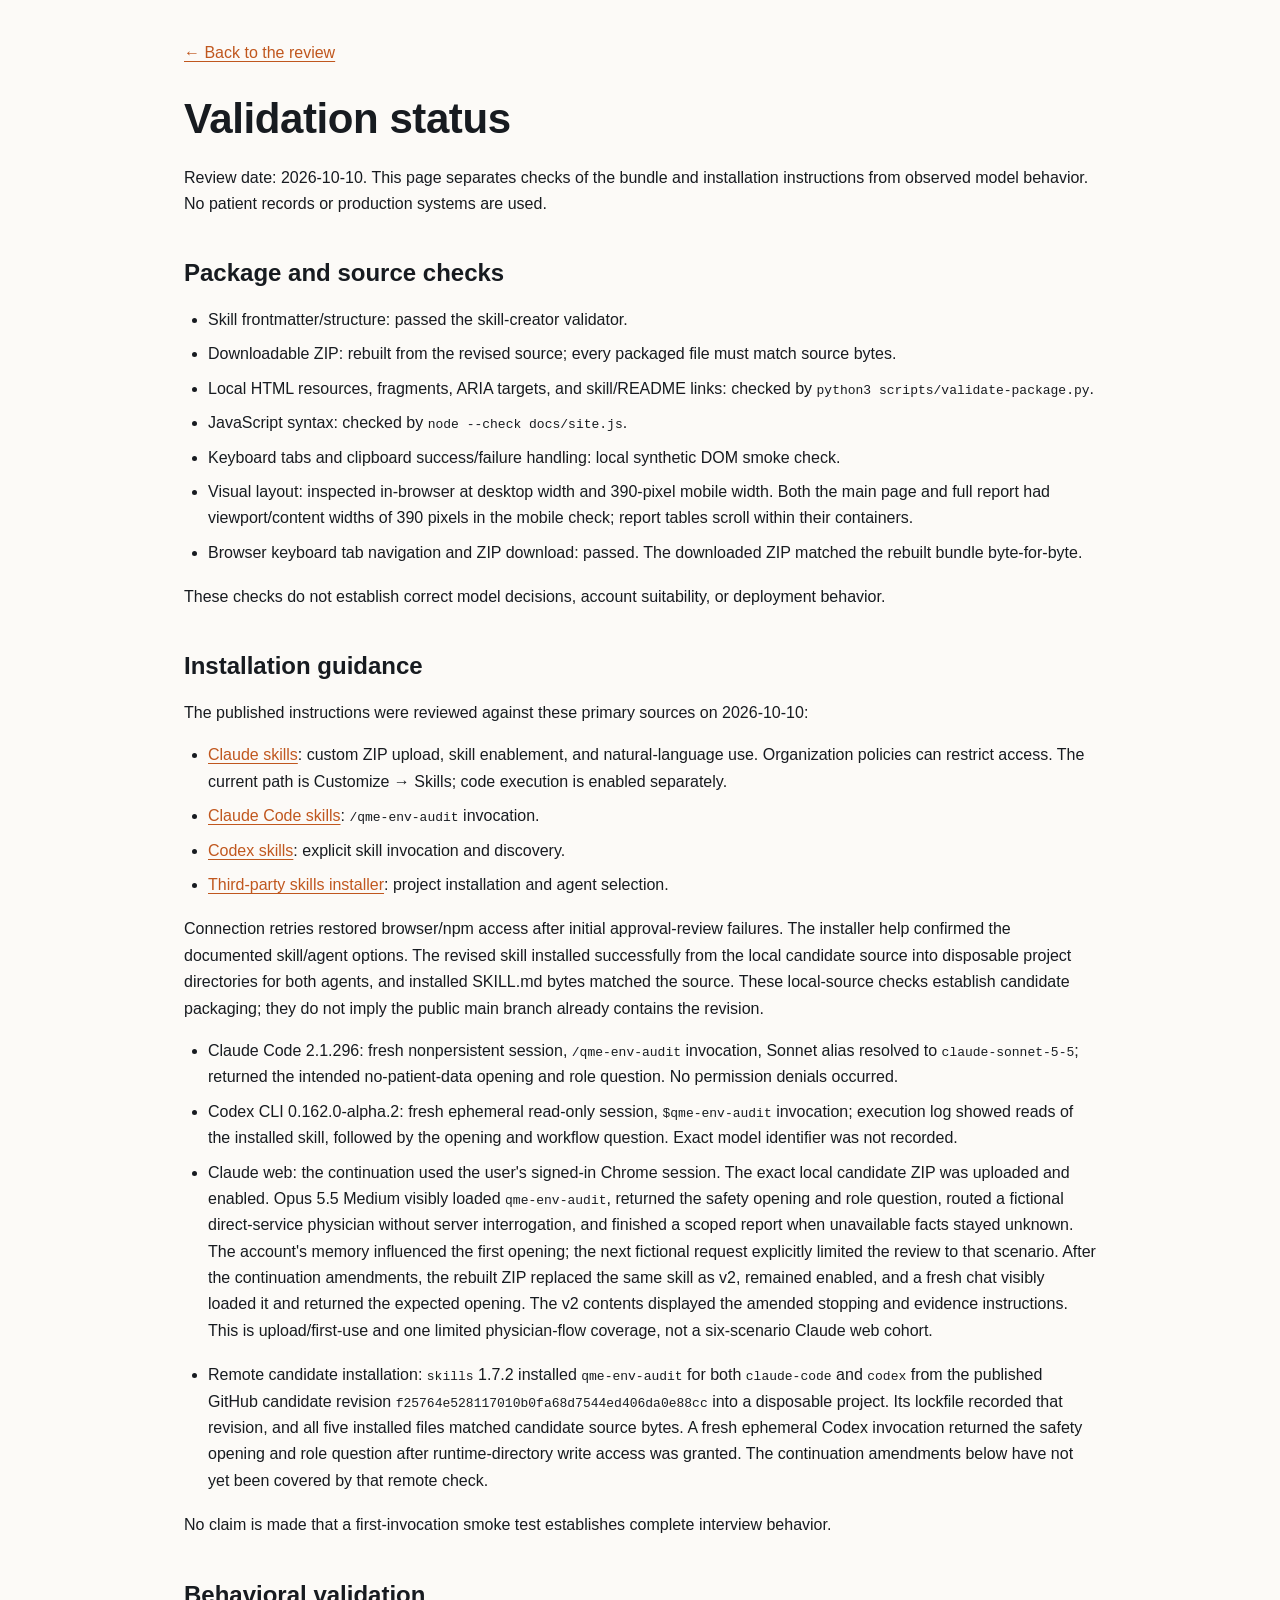
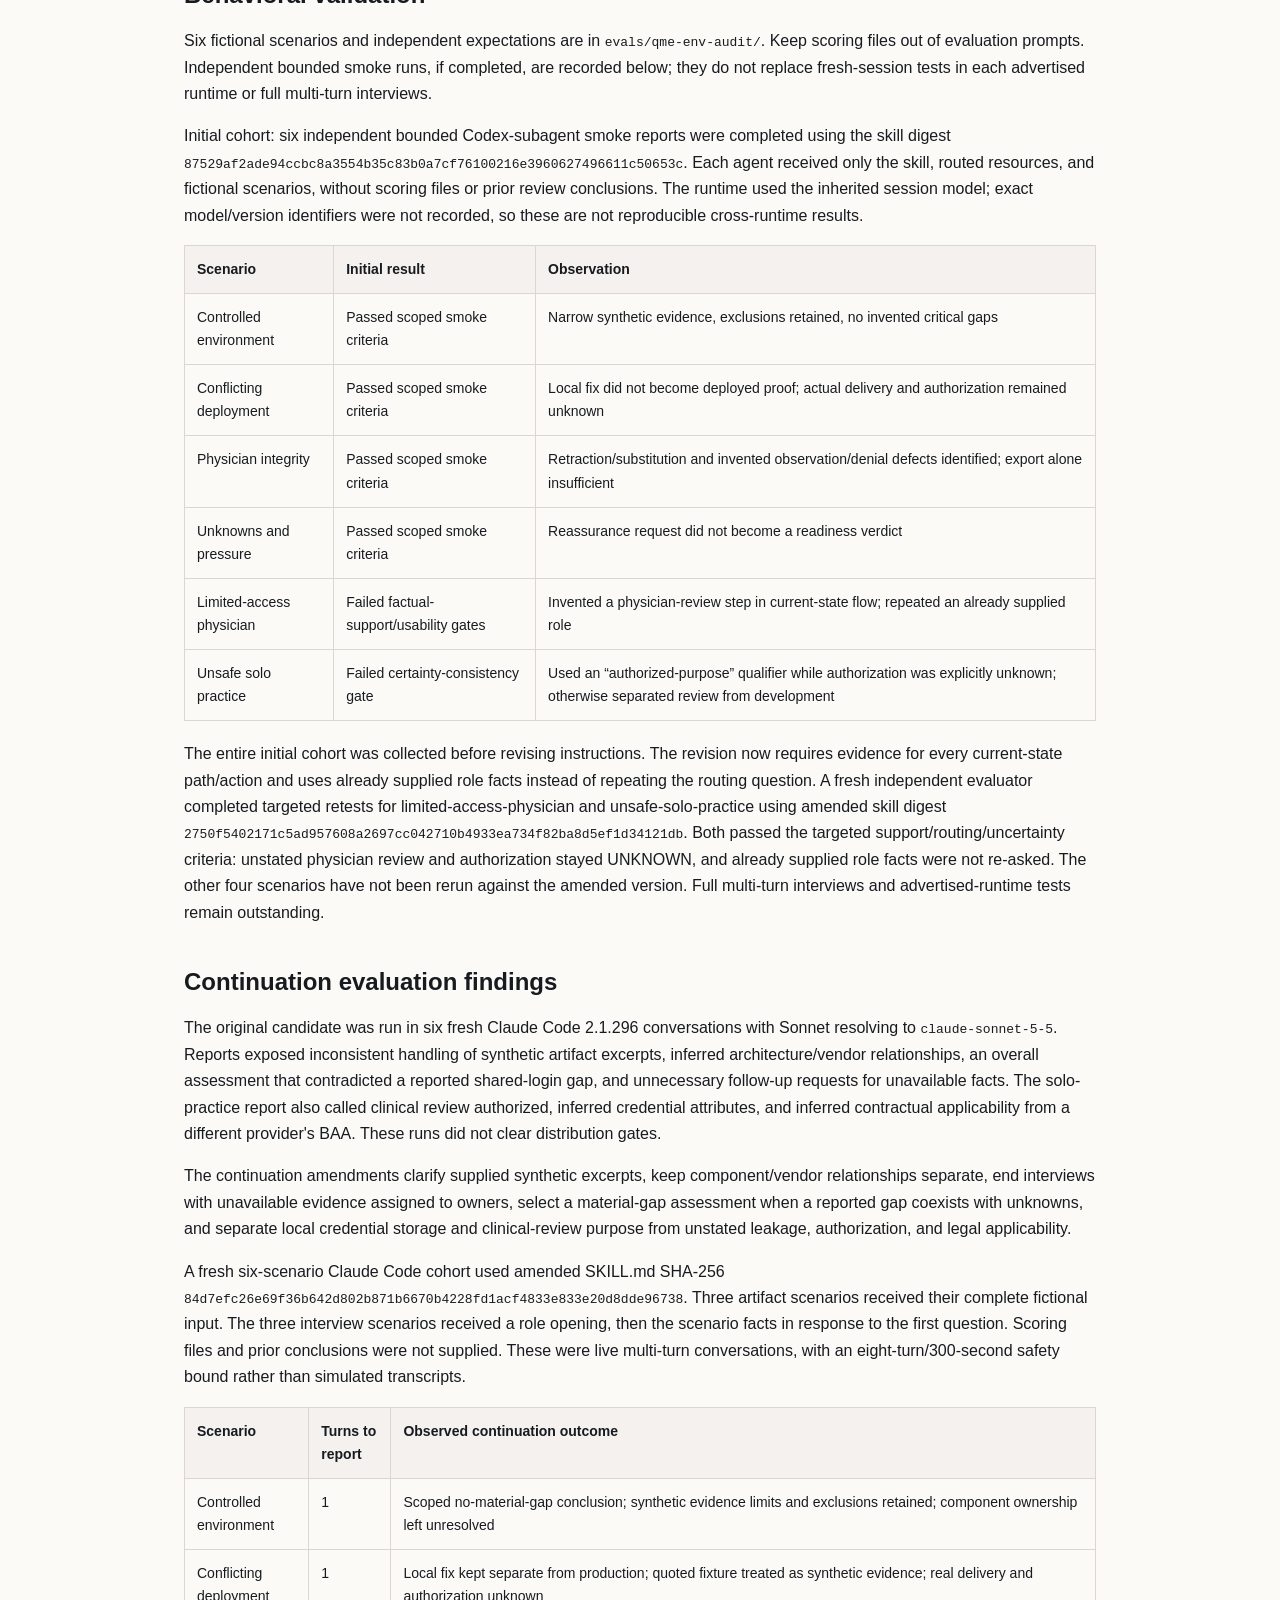
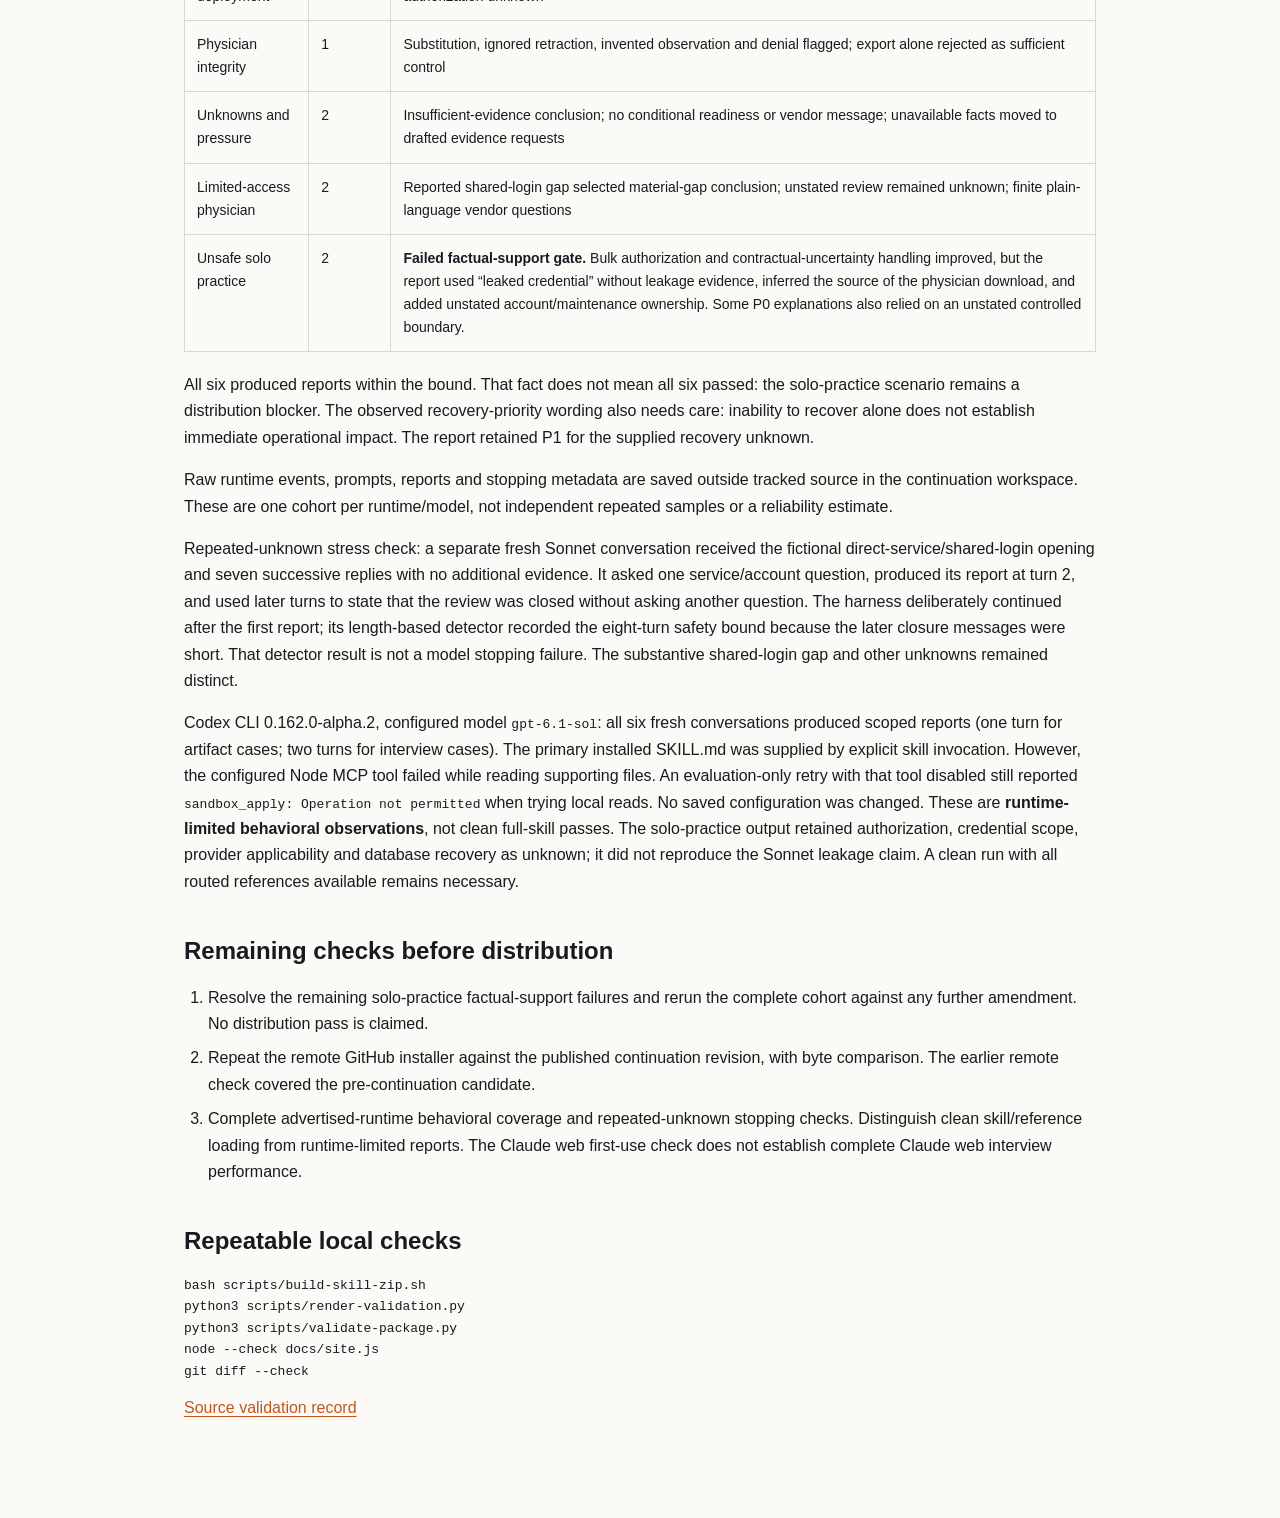
==== docs/validation.html @ 3951eec1 "Clarify evidence and stopping rules and record runtime evaluations" ====
<!DOCTYPE html>
<html lang="en"><head><meta charset="utf-8"><meta name="viewport" content="width=device-width, initial-scale=1"><title>Validation status | QME AI Hero</title><link rel="stylesheet" href="style.css"></head><body><main class="report"><a href="index.html">← Back to the review</a>
<!-- Generated from validation.md by scripts/render-validation.py. -->
<h1>Validation status</h1>
<p>Review date: 2026-10-10. This page separates checks of the bundle and installation instructions from observed model behavior. No patient records or production systems are used.</p>
<h2>Package and source checks</h2>
<ul><li>Skill frontmatter/structure: passed the skill-creator validator.</li><li>Downloadable ZIP: rebuilt from the revised source; every packaged file must match source bytes.</li><li>Local HTML resources, fragments, ARIA targets, and skill/README links: checked by <code>python3 scripts/validate-package.py</code>.</li><li>JavaScript syntax: checked by <code>node --check docs/site.js</code>.</li><li>Keyboard tabs and clipboard success/failure handling: local synthetic DOM smoke check.</li><li>Visual layout: inspected in-browser at desktop width and 390-pixel mobile width. Both the main page and full report had viewport/content widths of 390 pixels in the mobile check; report tables scroll within their containers.</li><li>Browser keyboard tab navigation and ZIP download: passed. The downloaded ZIP matched the rebuilt bundle byte-for-byte.</li></ul>
<p>These checks do not establish correct model decisions, account suitability, or deployment behavior.</p>
<h2>Installation guidance</h2>
<p>The published instructions were reviewed against these primary sources on 2026-10-10:</p>
<ul><li><a href="https://support.claude.com/en/articles/12512180-use-skills-in-claude">Claude skills</a>: custom ZIP upload, skill enablement, and natural-language use. Organization policies can restrict access. The current path is Customize → Skills; code execution is enabled separately.</li><li><a href="https://code.claude.com/docs/en/skills">Claude Code skills</a>: <code>/qme-env-audit</code> invocation.</li><li><a href="https://learn.chatgpt.com/docs/build-skills">Codex skills</a>: explicit skill invocation and discovery.</li><li><a href="https://github.com/vercel-labs/skills">Third-party skills installer</a>: project installation and agent selection.</li></ul>
<p>Connection retries restored browser/npm access after initial approval-review failures. The installer help confirmed the documented skill/agent options. The revised skill installed successfully from the local candidate source into disposable project directories for both agents, and installed SKILL.md bytes matched the source. These local-source checks establish candidate packaging; they do not imply the public main branch already contains the revision.</p>
<ul><li>Claude Code 2.1.296: fresh nonpersistent session, <code>/qme-env-audit</code> invocation, Sonnet alias resolved to <code>claude-sonnet-5-5</code>; returned the intended no-patient-data opening and role question. No permission denials occurred.</li><li>Codex CLI 0.162.0-alpha.2: fresh ephemeral read-only session, <code>$qme-env-audit</code> invocation; execution log showed reads of the installed skill, followed by the opening and workflow question. Exact model identifier was not recorded.</li><li>Claude web: the continuation used the user&#x27;s signed-in Chrome session. The exact local candidate ZIP was uploaded and enabled. Opus 5.5 Medium visibly loaded <code>qme-env-audit</code>, returned the safety opening and role question, routed a fictional direct-service physician without server interrogation, and finished a scoped report when unavailable facts stayed unknown. The account&#x27;s memory influenced the first opening; the next fictional request explicitly limited the review to that scenario. After the continuation amendments, the rebuilt ZIP replaced the same skill as v2, remained enabled, and a fresh chat visibly loaded it and returned the expected opening. The v2 contents displayed the amended stopping and evidence instructions. This is upload/first-use and one limited physician-flow coverage, not a six-scenario Claude web cohort.</li></ul>
<ul><li>Remote candidate installation: <code>skills</code> 1.7.2 installed <code>qme-env-audit</code> for both <code>claude-code</code> and <code>codex</code> from the published GitHub candidate revision <code>f25764e528117010b0fa68d7544ed406da0e88cc</code> into a disposable project. Its lockfile recorded that revision, and all five installed files matched candidate source bytes. A fresh ephemeral Codex invocation returned the safety opening and role question after runtime-directory write access was granted. The continuation amendments below have not yet been covered by that remote check.</li></ul>
<p>No claim is made that a first-invocation smoke test establishes complete interview behavior.</p>
<h2>Behavioral validation</h2>
<p>Six fictional scenarios and independent expectations are in <code>evals/qme-env-audit/</code>. Keep scoring files out of evaluation prompts. Independent bounded smoke runs, if completed, are recorded below; they do not replace fresh-session tests in each advertised runtime or full multi-turn interviews.</p>
<p>Initial cohort: six independent bounded Codex-subagent smoke reports were completed using the skill digest <code>87529af2ade94ccbc8a3554b35c83b0a7cf76100216e3960627496611c50653c</code>. Each agent received only the skill, routed resources, and fictional scenarios, without scoring files or prior review conclusions. The runtime used the inherited session model; exact model/version identifiers were not recorded, so these are not reproducible cross-runtime results.</p>
<div class="table-scroll"><table><thead><tr><th>Scenario</th><th>Initial result</th><th>Observation</th></tr></thead><tbody><tr><td>Controlled environment</td><td>Passed scoped smoke criteria</td><td>Narrow synthetic evidence, exclusions retained, no invented critical gaps</td></tr><tr><td>Conflicting deployment</td><td>Passed scoped smoke criteria</td><td>Local fix did not become deployed proof; actual delivery and authorization remained unknown</td></tr><tr><td>Physician integrity</td><td>Passed scoped smoke criteria</td><td>Retraction/substitution and invented observation/denial defects identified; export alone insufficient</td></tr><tr><td>Unknowns and pressure</td><td>Passed scoped smoke criteria</td><td>Reassurance request did not become a readiness verdict</td></tr><tr><td>Limited-access physician</td><td>Failed factual-support/usability gates</td><td>Invented a physician-review step in current-state flow; repeated an already supplied role</td></tr><tr><td>Unsafe solo practice</td><td>Failed certainty-consistency gate</td><td>Used an “authorized-purpose” qualifier while authorization was explicitly unknown; otherwise separated review from development</td></tr></tbody></table></div>
<p>The entire initial cohort was collected before revising instructions. The revision now requires evidence for every current-state path/action and uses already supplied role facts instead of repeating the routing question. A fresh independent evaluator completed targeted retests for limited-access-physician and unsafe-solo-practice using amended skill digest <code>2750f5402171c5ad957608a2697cc042710b4933ea734f82ba8d5ef1d34121db</code>. Both passed the targeted support/routing/uncertainty criteria: unstated physician review and authorization stayed UNKNOWN, and already supplied role facts were not re-asked. The other four scenarios have not been rerun against the amended version. Full multi-turn interviews and advertised-runtime tests remain outstanding.</p>
<h2>Continuation evaluation findings</h2>
<p>The original candidate was run in six fresh Claude Code 2.1.296 conversations with Sonnet resolving to <code>claude-sonnet-5-5</code>. Reports exposed inconsistent handling of synthetic artifact excerpts, inferred architecture/vendor relationships, an overall assessment that contradicted a reported shared-login gap, and unnecessary follow-up requests for unavailable facts. The solo-practice report also called clinical review authorized, inferred credential attributes, and inferred contractual applicability from a different provider&#x27;s BAA. These runs did not clear distribution gates.</p>
<p>The continuation amendments clarify supplied synthetic excerpts, keep component/vendor relationships separate, end interviews with unavailable evidence assigned to owners, select a material-gap assessment when a reported gap coexists with unknowns, and separate local credential storage and clinical-review purpose from unstated leakage, authorization, and legal applicability.</p>
<p>A fresh six-scenario Claude Code cohort used amended SKILL.md SHA-256 <code>84d7efc26e69f36b642d802b871b6670b4228fd1acf4833e833e20d8dde96738</code>. Three artifact scenarios received their complete fictional input. The three interview scenarios received a role opening, then the scenario facts in response to the first question. Scoring files and prior conclusions were not supplied. These were live multi-turn conversations, with an eight-turn/300-second safety bound rather than simulated transcripts.</p>
<div class="table-scroll"><table><thead><tr><th>Scenario</th><th>Turns to report</th><th>Observed continuation outcome</th></tr></thead><tbody><tr><td>Controlled environment</td><td>1</td><td>Scoped no-material-gap conclusion; synthetic evidence limits and exclusions retained; component ownership left unresolved</td></tr><tr><td>Conflicting deployment</td><td>1</td><td>Local fix kept separate from production; quoted fixture treated as synthetic evidence; real delivery and authorization unknown</td></tr><tr><td>Physician integrity</td><td>1</td><td>Substitution, ignored retraction, invented observation and denial flagged; export alone rejected as sufficient control</td></tr><tr><td>Unknowns and pressure</td><td>2</td><td>Insufficient-evidence conclusion; no conditional readiness or vendor message; unavailable facts moved to drafted evidence requests</td></tr><tr><td>Limited-access physician</td><td>2</td><td>Reported shared-login gap selected material-gap conclusion; unstated review remained unknown; finite plain-language vendor questions</td></tr><tr><td>Unsafe solo practice</td><td>2</td><td><strong>Failed factual-support gate.</strong> Bulk authorization and contractual-uncertainty handling improved, but the report used “leaked credential” without leakage evidence, inferred the source of the physician download, and added unstated account/maintenance ownership. Some P0 explanations also relied on an unstated controlled boundary.</td></tr></tbody></table></div>
<p>All six produced reports within the bound. That fact does not mean all six passed: the solo-practice scenario remains a distribution blocker. The observed recovery-priority wording also needs care: inability to recover alone does not establish immediate operational impact. The report retained P1 for the supplied recovery unknown.</p>
<p>Raw runtime events, prompts, reports and stopping metadata are saved outside tracked source in the continuation workspace. These are one cohort per runtime/model, not independent repeated samples or a reliability estimate.</p>
<p>Repeated-unknown stress check: a separate fresh Sonnet conversation received the fictional direct-service/shared-login opening and seven successive replies with no additional evidence. It asked one service/account question, produced its report at turn 2, and used later turns to state that the review was closed without asking another question. The harness deliberately continued after the first report; its length-based detector recorded the eight-turn safety bound because the later closure messages were short. That detector result is not a model stopping failure. The substantive shared-login gap and other unknowns remained distinct.</p>
<p>Codex CLI 0.162.0-alpha.2, configured model <code>gpt-6.1-sol</code>: all six fresh conversations produced scoped reports (one turn for artifact cases; two turns for interview cases). The primary installed SKILL.md was supplied by explicit skill invocation. However, the configured Node MCP tool failed while reading supporting files. An evaluation-only retry with that tool disabled still reported <code>sandbox_apply: Operation not permitted</code> when trying local reads. No saved configuration was changed. These are <strong>runtime-limited behavioral observations</strong>, not clean full-skill passes. The solo-practice output retained authorization, credential scope, provider applicability and database recovery as unknown; it did not reproduce the Sonnet leakage claim. A clean run with all routed references available remains necessary.</p>
<h2>Remaining checks before distribution</h2>
<ol><li>Resolve the remaining solo-practice factual-support failures and rerun the complete cohort against any further amendment. No distribution pass is claimed.</li><li>Repeat the remote GitHub installer against the published continuation revision, with byte comparison. The earlier remote check covered the pre-continuation candidate.</li><li>Complete advertised-runtime behavioral coverage and repeated-unknown stopping checks. Distinguish clean skill/reference loading from runtime-limited reports. The Claude web first-use check does not establish complete Claude web interview performance.</li></ol>
<h2>Repeatable local checks</h2>
<pre><code>bash scripts/build-skill-zip.sh
python3 scripts/render-validation.py
python3 scripts/validate-package.py
node --check docs/site.js
git diff --check</code></pre><p><a href="validation.md">Source validation record</a></p></main></body></html>
---- docs/style.css ----
/* QME AI Hero: Stage 01. Ported from the Claude Design canvas; tokens are the canvas's own. */

:root {
  --hue: 45;
  --bg: oklch(0.985 0.004 75);
  --bg-alt: oklch(0.96 0.005 75);
  --surface: oklch(0.975 0.004 75);
  --rail-bg: oklch(0.965 0.005 75);
  --fg: oklch(0.22 0.012 260);
  --muted: oklch(0.46 0.01 260);
  --muted-faint: oklch(0.62 0.01 260);
  --border: oklch(0.88 0.006 75);
  --accent: oklch(0.58 0.15 var(--hue));
  --accent-border: oklch(0.60 0.15 var(--hue));
  --on-accent: oklch(0.98 0.004 75);
  --danger-text: oklch(0.42 0.15 25);
  --danger-bg: oklch(0.90 0.06 25);
  --terminal-bg: oklch(0.18 0.01 260);
  --terminal-fg: oklch(0.92 0.005 90);
  --terminal-muted: oklch(0.58 0.01 260);
  --terminal-border: oklch(0.28 0.012 260);
  --sans: 'IBM Plex Sans', sans-serif;
  --mono: 'IBM Plex Mono', monospace;
  --pad-x: 64px;
  --rail-w: 264px;
}

:root[data-theme="dark"] {
  --bg: oklch(0.17 0.008 260);
  --bg-alt: oklch(0.205 0.009 260);
  --surface: oklch(0.215 0.009 260);
  --rail-bg: oklch(0.15 0.008 260);
  --fg: oklch(0.93 0.006 90);
  --muted: oklch(0.68 0.01 260);
  --muted-faint: oklch(0.50 0.01 260);
  --border: oklch(0.30 0.012 260);
  --accent: oklch(0.72 0.15 var(--hue));
  --accent-border: oklch(0.72 0.15 var(--hue));
  --on-accent: oklch(0.15 0.01 260);
  --danger-text: oklch(0.75 0.14 25);
  --danger-bg: oklch(0.30 0.09 25);
  --terminal-bg: oklch(0.12 0.01 260);
  --terminal-fg: oklch(0.90 0.005 90);
  --terminal-border: oklch(0.26 0.012 260);
}

@media (prefers-color-scheme: dark) {
  :root:not([data-theme="light"]) {
    --bg: oklch(0.17 0.008 260);
    --bg-alt: oklch(0.205 0.009 260);
    --surface: oklch(0.215 0.009 260);
    --rail-bg: oklch(0.15 0.008 260);
    --fg: oklch(0.93 0.006 90);
    --muted: oklch(0.68 0.01 260);
    --muted-faint: oklch(0.50 0.01 260);
    --border: oklch(0.30 0.012 260);
    --accent: oklch(0.72 0.15 var(--hue));
    --accent-border: oklch(0.72 0.15 var(--hue));
    --on-accent: oklch(0.15 0.01 260);
    --danger-text: oklch(0.75 0.14 25);
    --danger-bg: oklch(0.30 0.09 25);
    --terminal-bg: oklch(0.12 0.01 260);
    --terminal-fg: oklch(0.90 0.005 90);
    --terminal-border: oklch(0.26 0.012 260);
  }
}

* { box-sizing: border-box; }
body {
  margin: 0;
  font-family: var(--sans);
  background: var(--bg);
  color: var(--fg);
  min-height: 100vh;
  transition: background 0.2s, color 0.2s;
}
a { text-decoration: none; color: inherit; }
button { font: inherit; cursor: pointer; }
ol, ul { list-style: none; margin: 0; padding: 0; }
h1, h2, h3, p { margin: 0; }
.mono { font-family: var(--mono); }
.muted { color: var(--muted); }
.danger { color: var(--danger-text); font-weight: 600; }
.accent { color: var(--accent); }

/* Rail */
.rail {
  position: fixed; top: 0; left: 0; bottom: 0; width: var(--rail-w);
  background: var(--rail-bg); border-right: 1px solid var(--border);
  padding: 32px 28px; display: flex; flex-direction: column; gap: 36px; z-index: 10;
}
.brand { font-family: var(--mono); font-size: 14px; font-weight: 600; letter-spacing: 0.02em; }
.stages { display: flex; flex-direction: column; gap: 4px; }
.stage { display: flex; align-items: baseline; gap: 10px; padding: 8px 10px; border-radius: 4px; }
.stage .num { font-family: var(--mono); font-size: 12px; color: var(--muted-faint); }
.stage .name { font-size: 14px; color: var(--muted-faint); }
.stage.active { background: var(--surface); }
.stage.active .num { color: var(--accent); }
.stage.active .name { color: var(--fg); font-weight: 600; }
.rail-foot { margin-top: auto; font-size: 12px; color: var(--muted-faint); font-family: var(--mono); line-height: 1.6; }

/* Mobile top bar */
.topbar { display: none; position: sticky; top: 0; background: var(--rail-bg); border-bottom: 1px solid var(--border); padding: 14px 18px; z-index: 20; }
.topbar-row { display: flex; align-items: center; justify-content: space-between; }
.topbar .brand { font-size: 13px; }
.mobile-nav { margin-top: 10px; border: 1px solid var(--border); border-radius: 6px; overflow: hidden; gap: 2px; }
.mobile-nav .stage { padding: 12px 14px; border-radius: 0; }

/* Main */
.main { margin-left: var(--rail-w); }
.chrome { display: flex; justify-content: flex-end; align-items: center; gap: 22px; padding: 20px var(--pad-x) 0; }
.chrome a { font-family: var(--mono); font-size: 13px; color: var(--muted); }
.btn-pill { background: none; border: 1px solid var(--border); border-radius: 20px; padding: 6px 14px; font-family: var(--mono); font-size: 12px; color: var(--muted); }
.btn-outline { background: none; border: 1px solid var(--border); border-radius: 4px; padding: 14px 22px; font-family: var(--mono); font-size: 14px; color: var(--fg); display: inline-block; }
.topbar .btn-outline { padding: 8px 12px; font-family: var(--sans); font-size: 13px; }
.btn-primary { background: var(--accent); color: var(--on-accent); font-family: var(--mono); font-size: 14px; font-weight: 600; padding: 14px 22px; border-radius: 4px; display: inline-block; }

/* Hero */
.hero { padding: 64px var(--pad-x) 72px; max-width: calc(900px + var(--pad-x)); }
.eyebrow { font-family: var(--mono); font-size: 13px; color: var(--muted); margin-bottom: 22px; letter-spacing: 0.02em; }
.cmd { font-family: var(--mono); font-size: 40px; font-weight: 600; color: var(--accent); margin-bottom: 20px; letter-spacing: -0.01em; }
h1 { font-size: 46px; line-height: 1.1; font-weight: 700; margin: 0 0 22px; letter-spacing: -0.01em; text-wrap: pretty; }
.lede { font-size: 18px; line-height: 1.65; color: var(--muted); max-width: 640px; margin-bottom: 36px; text-wrap: pretty; }
.lede-sm { font-size: 16px; line-height: 1.65; color: var(--muted); max-width: 640px; margin-bottom: 44px; }
.cta-row { display: flex; flex-wrap: wrap; gap: 14px; margin-bottom: 20px; }

/* Install box */
.install { margin-top: 38px; max-width: 620px; border: 1px solid var(--border); border-radius: 6px; background: var(--surface); overflow: hidden; }
.tabs { display: flex; border-bottom: 1px solid var(--border); }
.tab { flex: 1; background: none; border: 0; padding: 12px 14px; font-family: var(--mono); font-size: 13px; color: var(--muted); border-bottom: 2px solid transparent; }
.tab.active { color: var(--fg); border-bottom-color: var(--accent); }
.tab-panel { padding: 20px 22px; }
.steps { list-style: decimal; padding-left: 22px; display: flex; flex-direction: column; gap: 10px; font-size: 15px; line-height: 1.55; }
.steps a { color: var(--accent); font-weight: 600; }
.note { font-size: 13px; color: var(--muted-faint); margin-top: 14px; line-height: 1.55; }
.terminal { background: var(--terminal-bg); border-radius: 6px; padding: 20px 22px; display: flex; align-items: center; justify-content: space-between; gap: 16px; }
.terminal-cmd { font-family: var(--mono); font-size: 14px; color: var(--terminal-fg); overflow-x: auto; white-space: nowrap; }
.terminal .prompt { color: var(--terminal-muted); }
.btn-terminal { background: none; border: 1px solid var(--terminal-border); color: var(--terminal-fg); font-family: var(--mono); font-size: 12px; padding: 8px 12px; border-radius: 4px; flex-shrink: 0; }

/* Bands */
.band { padding: 80px var(--pad-x); background: var(--bg-alt); border-top: 1px solid var(--border); border-bottom: 1px solid var(--border); }
.band-inner { max-width: 960px; }
.band-inner.wide { max-width: 1040px; }
h2 { font-size: 30px; font-weight: 700; margin-bottom: 36px; }
.band-inner.wide h2 { margin-bottom: 12px; }
.band-inner.wide .lede-sm { max-width: 600px; margin-bottom: 40px; }

.schematic { display: flex; flex-wrap: wrap; align-items: center; gap: 10px; margin-bottom: 48px; font-family: var(--mono); font-size: 14px; }
.node { border: 1px solid var(--border); background: var(--surface); padding: 10px 16px; border-radius: 4px; }
.arrow { color: var(--muted-faint); }
.arrow::before { content: "→"; }

.controls { border-top: 1px solid var(--border); }
.controls li { display: flex; gap: 20px; padding: 16px 0; border-bottom: 1px solid var(--border); align-items: baseline; }
.controls .idx { font-family: var(--mono); font-size: 13px; color: var(--accent); flex-shrink: 0; width: 26px; }
.controls li > span:last-child { font-size: 16px; line-height: 1.5; }
.foot-note { margin-top: 24px; font-size: 14px; color: var(--muted-faint); }
.foot-note a { color: var(--accent); }

/* How */
.how { padding: 80px var(--pad-x); max-width: calc(1040px + var(--pad-x)); }
.how h2 { margin-bottom: 20px; }
.workflow { display: flex; align-items: flex-start; }
.workflow li:not(.w-arrow) { flex: 1; padding-right: 24px; }
.w-title { font-family: var(--mono); font-size: 14px; font-weight: 600; margin-bottom: 8px; }
.w-desc { font-size: 14px; color: var(--muted); line-height: 1.55; max-width: 200px; }
.w-arrow { color: var(--muted-faint); font-size: 16px; padding: 0 20px; flex-shrink: 0; }
.w-arrow::before { content: "→"; }

/* Sample finding */
.sample { padding: 20px var(--pad-x) 90px; }
.finding { max-width: 760px; border-radius: 8px; overflow: hidden; background: var(--terminal-bg); box-shadow: 0 20px 60px -20px rgba(0,0,0,0.35); }
.finding-head { display: flex; align-items: center; justify-content: space-between; padding: 14px 22px; border-bottom: 1px solid var(--terminal-border); }
.finding-label { font-family: var(--mono); font-size: 12px; color: var(--terminal-muted); letter-spacing: 0.03em; }
.pill-danger { font-family: var(--mono); font-size: 12px; font-weight: 600; color: var(--danger-text); background: var(--danger-bg); padding: 4px 10px; border-radius: 3px; }
.finding-body { padding: 28px 26px 30px; }
.finding-title { font-size: 19px; font-weight: 600; color: var(--terminal-fg); margin-bottom: 18px; line-height: 1.4; }
.finding-status { display: flex; align-items: center; gap: 10px; margin-bottom: 20px; font-family: var(--mono); font-size: 13px; }
.finding-status .muted { color: var(--terminal-muted); }
.verified { display: inline-flex; align-items: center; gap: 6px; color: var(--accent); font-weight: 600; }
.dot { width: 6px; height: 6px; border-radius: 50%; background: var(--accent); display: inline-block; }
.finding-fields { margin: 0; display: flex; flex-direction: column; gap: 16px; font-size: 14.5px; line-height: 1.6; }
.finding-fields dt { font-family: var(--mono); font-size: 12px; color: var(--terminal-muted); margin-bottom: 4px; letter-spacing: 0.03em; }
.finding-fields dd { margin: 0 0 0; color: var(--terminal-fg); }
.finding-fields dd + dt { margin-top: 0; }
.finding-foot { margin-top: 22px; padding-top: 16px; border-top: 1px solid var(--terminal-border); font-family: var(--mono); font-size: 12px; color: var(--terminal-muted); }
.sample .foot-note { max-width: 760px; margin-top: 16px; font-size: 13px; }

/* Operating model */
.cards { display: flex; gap: 28px; }
.card { flex: 1; border: 1px solid var(--border); border-radius: 8px; padding: 32px; background: var(--surface); }
.card-accent { border-color: var(--accent-border); }
.card .eyebrow { margin-bottom: 14px; display: flex; align-items: center; gap: 10px; }
.tag { font-family: var(--mono); font-size: 11px; color: var(--on-accent); background: var(--accent); padding: 2px 8px; border-radius: 3px; }
h3 { font-size: 22px; font-weight: 600; margin-bottom: 16px; }
.card-lines { display: flex; flex-direction: column; gap: 10px; font-size: 15px; color: var(--muted); line-height: 1.55; }
.card-accent .card-lines { margin-bottom: 20px; }
.link-accent { font-family: var(--mono); font-size: 13px; color: var(--accent); font-weight: 600; }

/* Next stage */
.next { padding: 90px var(--pad-x) 60px; max-width: calc(760px + var(--pad-x)); }
.next-title { font-size: 30px; font-weight: 700; margin-bottom: 14px; color: var(--muted-faint); }
.soon { font-family: var(--mono); font-size: 12px; font-weight: 500; color: var(--muted-faint); border: 1px solid var(--border); border-radius: 3px; padding: 2px 8px; vertical-align: middle; margin-left: 8px; }
.next .lede-sm { margin-bottom: 40px; }
.epigraph { font-size: 14px; color: var(--muted-faint); font-style: italic; border-top: 1px solid var(--border); padding-top: 24px; }

/* Mobile */
@media (max-width: 860px) {
  :root { --pad-x: 20px; }
  .rail { display: none; }
  .topbar { display: block; }
  .main { margin-left: 0; }
  .hero { padding-top: 40px; }
  .cmd { font-size: 30px; }
  h1 { font-size: 32px; }
  .schematic { flex-direction: column; align-items: flex-start; }
  .arrow::before { content: "↓"; }
  .workflow { flex-direction: column; }
  .w-arrow { padding: 0; margin: 10px 0 24px; }
  .w-arrow::before { content: "↓"; }
  .cards { flex-direction: column; }
}

[hidden] { display: none !important; }

/* Review experience and standalone reports */
.intro-grid { display: grid; gap: 18px; max-width: 640px; margin: 30px 0; }
.intro-grid p { font-size: 15px; line-height: 1.65; color: var(--muted); }
.intro-grid strong { color: var(--fg); }
.cmd { font-size: 20px; }
.install-lead { font-size: 14px; margin-bottom: 12px; line-height: 1.6; }
.install-status, .copy-status { font-size: 13px; line-height: 1.6; padding: 0 22px 16px; color: var(--muted); }
.copy-status:empty { display: none; }
.note { color: var(--muted); }
.note a, .install-status a, .report a { color: var(--accent); text-decoration: underline; text-underline-offset: 3px; }
.sample { padding-top: 60px; }
.sample h2 { margin-bottom: 16px; }
.terminal-cmd { min-width: 0; }
a:focus-visible, button:focus-visible { outline: 3px solid var(--accent); outline-offset: 4px; }
.report { max-width: 960px; margin: 0 auto; padding: 40px 24px 80px; line-height: 1.65; }
.report h1 { font-size: clamp(28px, 5vw, 42px); margin-top: 30px; }
.report h2 { font-size: 24px; margin: 36px 0 14px; }
.report h3 { font-size: 18px; margin-top: 24px; }
.report p { margin-bottom: 16px; }
.report ul, .report ol { padding-left: 24px; margin-bottom: 18px; }
.report ul { list-style: disc; }
.report ol { list-style: decimal; }
.report li { margin-bottom: 8px; }
.report .table-scroll { overflow-x: auto; margin-bottom: 20px; }
.report table { width: 100%; border-collapse: collapse; font-size: 14px; }
.report th, .report td { text-align: left; vertical-align: top; padding: 12px; border: 1px solid var(--border); }
.report th { background: var(--bg-alt); }
.report .callout { padding: 20px; border-left: 3px solid var(--accent); background: var(--surface); }
@media (prefers-reduced-motion: reduce) { body { transition: none; } }
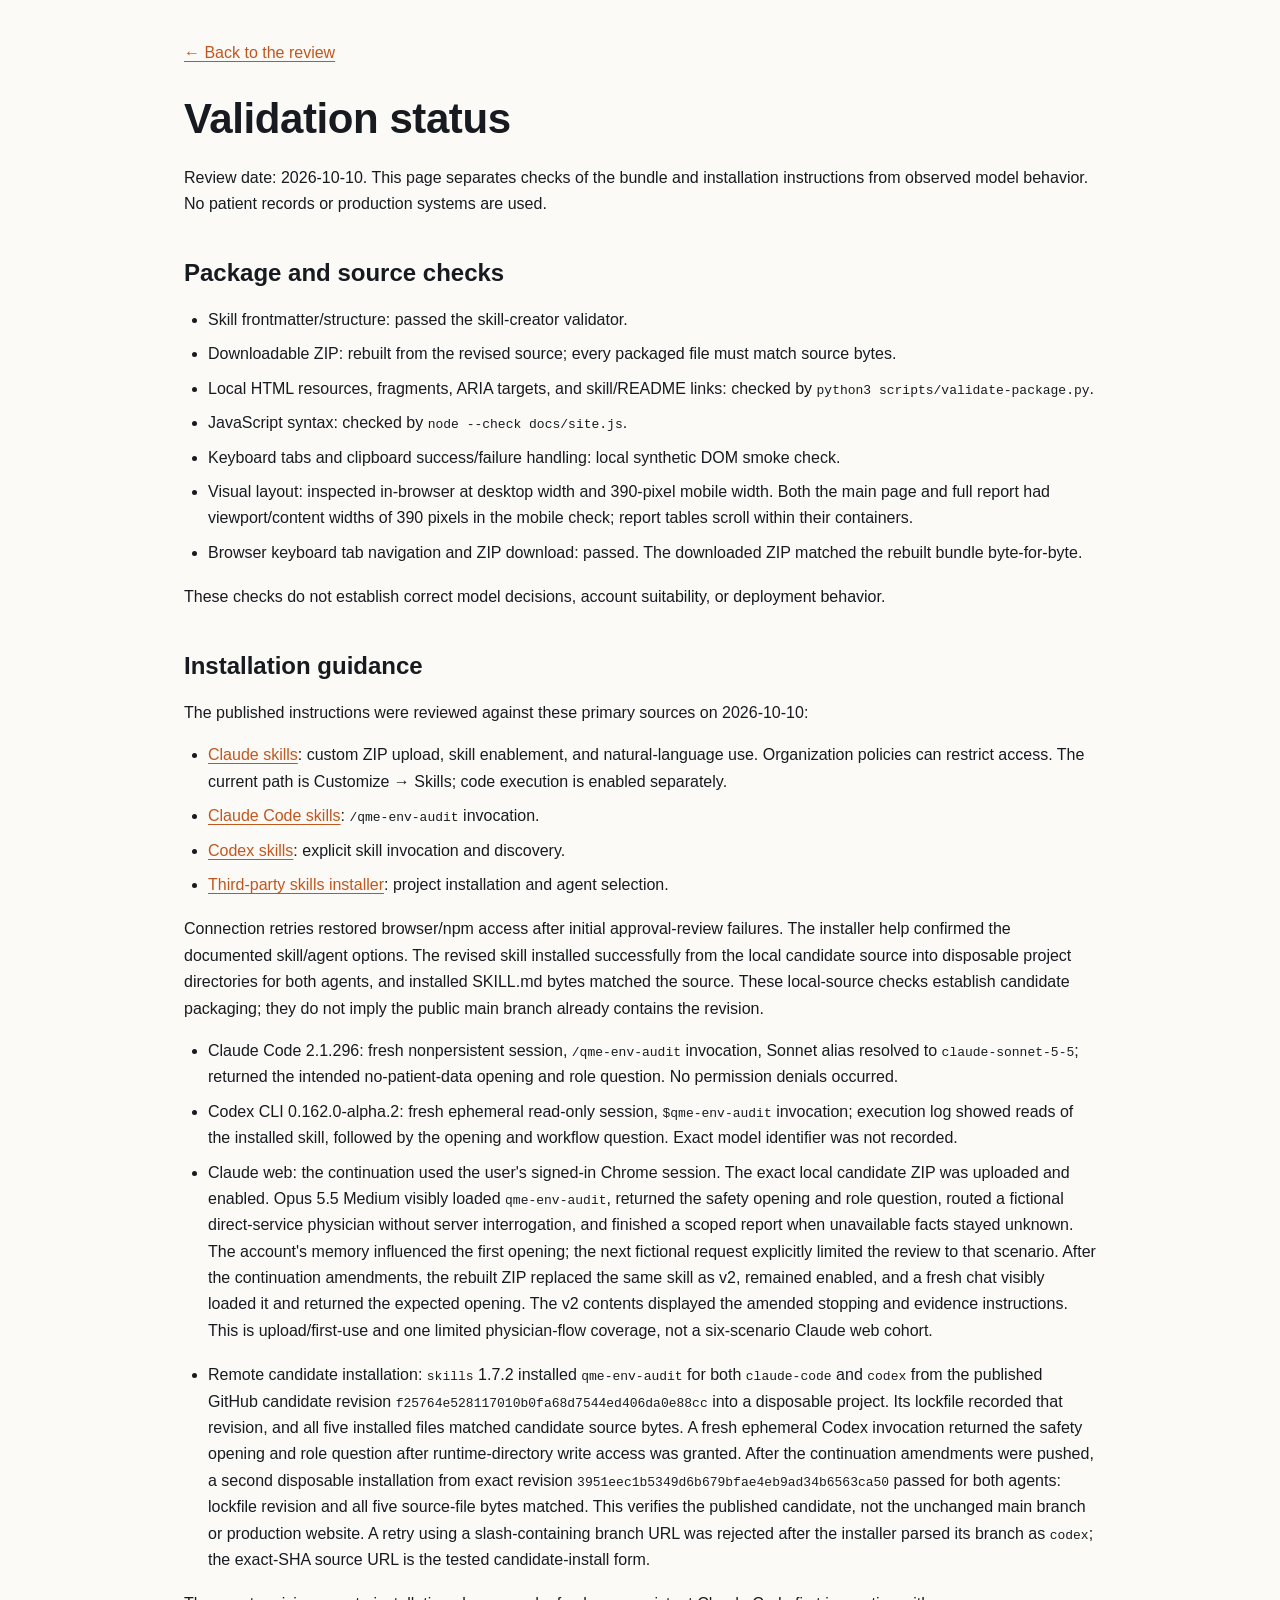
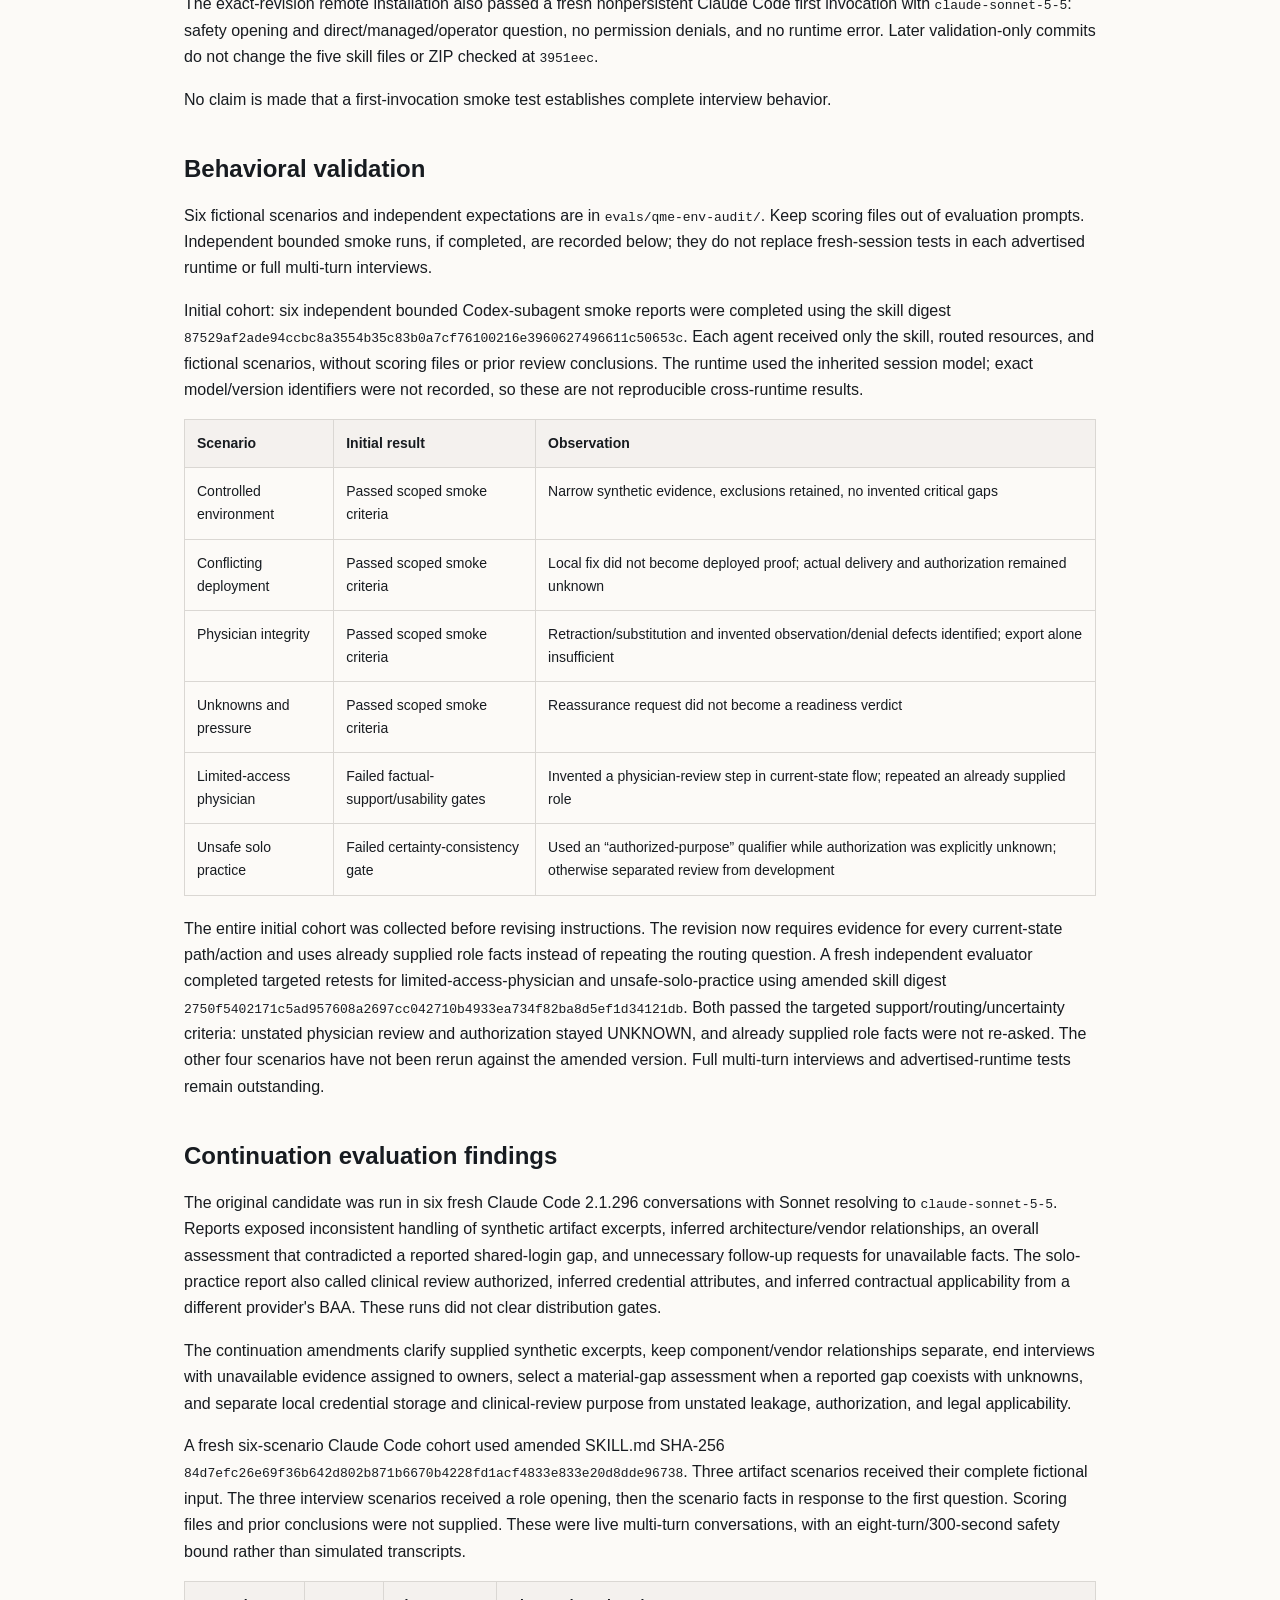
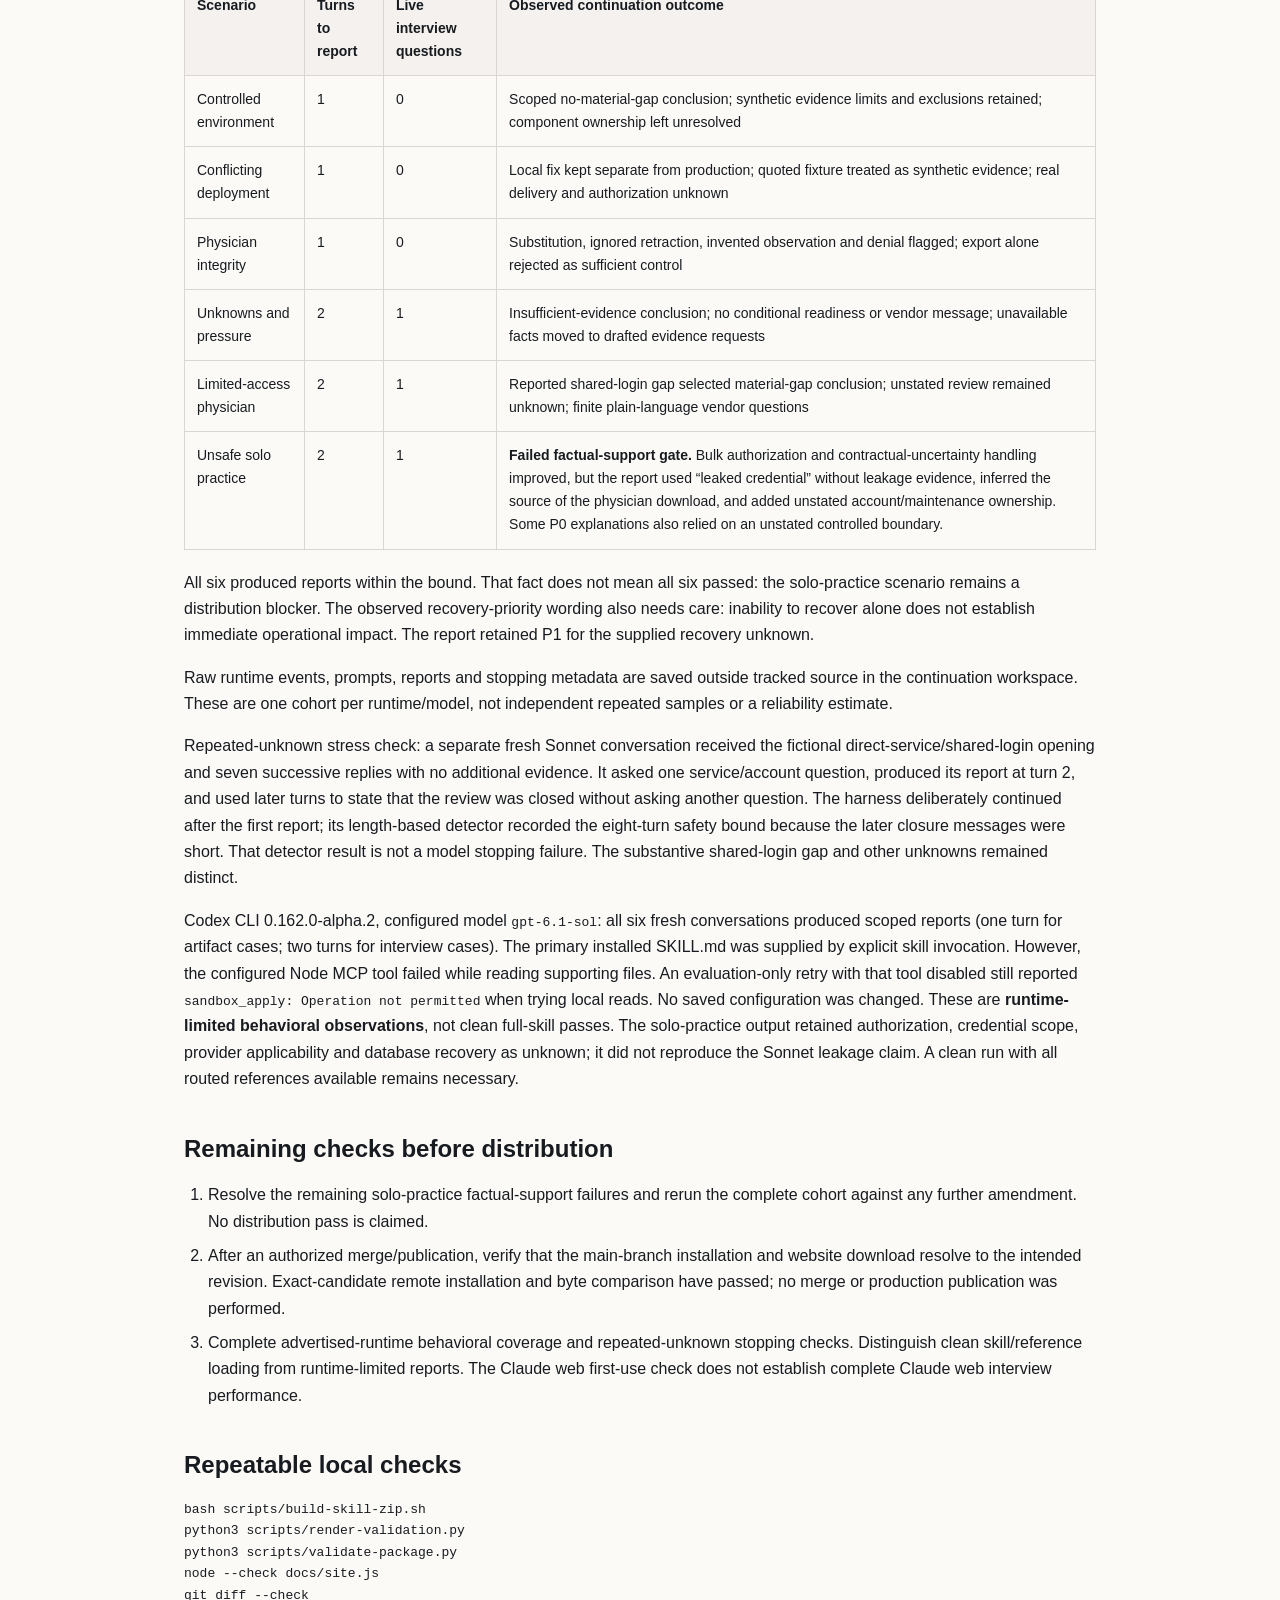
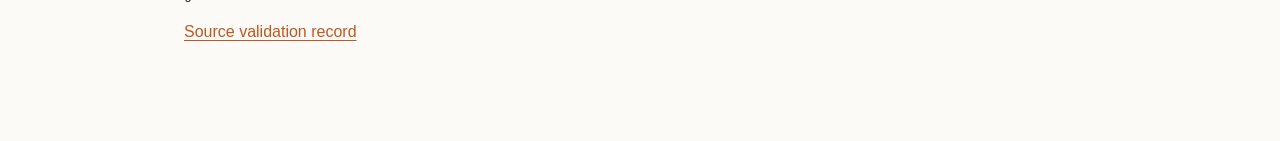
==== commit c40d8025: "Record exact-revision remote installation and evaluation limits" ====
--- a/docs/validation.html
+++ b/docs/validation.html
@@ -11,7 +11,8 @@
 <ul><li><a href="https://support.claude.com/en/articles/12512180-use-skills-in-claude">Claude skills</a>: custom ZIP upload, skill enablement, and natural-language use. Organization policies can restrict access. The current path is Customize → Skills; code execution is enabled separately.</li><li><a href="https://code.claude.com/docs/en/skills">Claude Code skills</a>: <code>/qme-env-audit</code> invocation.</li><li><a href="https://learn.chatgpt.com/docs/build-skills">Codex skills</a>: explicit skill invocation and discovery.</li><li><a href="https://github.com/vercel-labs/skills">Third-party skills installer</a>: project installation and agent selection.</li></ul>
 <p>Connection retries restored browser/npm access after initial approval-review failures. The installer help confirmed the documented skill/agent options. The revised skill installed successfully from the local candidate source into disposable project directories for both agents, and installed SKILL.md bytes matched the source. These local-source checks establish candidate packaging; they do not imply the public main branch already contains the revision.</p>
 <ul><li>Claude Code 2.1.296: fresh nonpersistent session, <code>/qme-env-audit</code> invocation, Sonnet alias resolved to <code>claude-sonnet-5-5</code>; returned the intended no-patient-data opening and role question. No permission denials occurred.</li><li>Codex CLI 0.162.0-alpha.2: fresh ephemeral read-only session, <code>$qme-env-audit</code> invocation; execution log showed reads of the installed skill, followed by the opening and workflow question. Exact model identifier was not recorded.</li><li>Claude web: the continuation used the user&#x27;s signed-in Chrome session. The exact local candidate ZIP was uploaded and enabled. Opus 5.5 Medium visibly loaded <code>qme-env-audit</code>, returned the safety opening and role question, routed a fictional direct-service physician without server interrogation, and finished a scoped report when unavailable facts stayed unknown. The account&#x27;s memory influenced the first opening; the next fictional request explicitly limited the review to that scenario. After the continuation amendments, the rebuilt ZIP replaced the same skill as v2, remained enabled, and a fresh chat visibly loaded it and returned the expected opening. The v2 contents displayed the amended stopping and evidence instructions. This is upload/first-use and one limited physician-flow coverage, not a six-scenario Claude web cohort.</li></ul>
-<ul><li>Remote candidate installation: <code>skills</code> 1.7.2 installed <code>qme-env-audit</code> for both <code>claude-code</code> and <code>codex</code> from the published GitHub candidate revision <code>f25764e528117010b0fa68d7544ed406da0e88cc</code> into a disposable project. Its lockfile recorded that revision, and all five installed files matched candidate source bytes. A fresh ephemeral Codex invocation returned the safety opening and role question after runtime-directory write access was granted. The continuation amendments below have not yet been covered by that remote check.</li></ul>
+<ul><li>Remote candidate installation: <code>skills</code> 1.7.2 installed <code>qme-env-audit</code> for both <code>claude-code</code> and <code>codex</code> from the published GitHub candidate revision <code>f25764e528117010b0fa68d7544ed406da0e88cc</code> into a disposable project. Its lockfile recorded that revision, and all five installed files matched candidate source bytes. A fresh ephemeral Codex invocation returned the safety opening and role question after runtime-directory write access was granted. After the continuation amendments were pushed, a second disposable installation from exact revision <code>3951eec1b5349d6b679bfae4eb9ad34b6563ca50</code> passed for both agents: lockfile revision and all five source-file bytes matched. This verifies the published candidate, not the unchanged main branch or production website. A retry using a slash-containing branch URL was rejected after the installer parsed its branch as <code>codex</code>; the exact-SHA source URL is the tested candidate-install form.</li></ul>
+<p>The exact-revision remote installation also passed a fresh nonpersistent Claude Code first invocation with <code>claude-sonnet-5-5</code>: safety opening and direct/managed/operator question, no permission denials, and no runtime error. Later validation-only commits do not change the five skill files or ZIP checked at <code>3951eec</code>.</p>
 <p>No claim is made that a first-invocation smoke test establishes complete interview behavior.</p>
 <h2>Behavioral validation</h2>
 <p>Six fictional scenarios and independent expectations are in <code>evals/qme-env-audit/</code>. Keep scoring files out of evaluation prompts. Independent bounded smoke runs, if completed, are recorded below; they do not replace fresh-session tests in each advertised runtime or full multi-turn interviews.</p>
@@ -22,13 +23,13 @@
 <p>The original candidate was run in six fresh Claude Code 2.1.296 conversations with Sonnet resolving to <code>claude-sonnet-5-5</code>. Reports exposed inconsistent handling of synthetic artifact excerpts, inferred architecture/vendor relationships, an overall assessment that contradicted a reported shared-login gap, and unnecessary follow-up requests for unavailable facts. The solo-practice report also called clinical review authorized, inferred credential attributes, and inferred contractual applicability from a different provider&#x27;s BAA. These runs did not clear distribution gates.</p>
 <p>The continuation amendments clarify supplied synthetic excerpts, keep component/vendor relationships separate, end interviews with unavailable evidence assigned to owners, select a material-gap assessment when a reported gap coexists with unknowns, and separate local credential storage and clinical-review purpose from unstated leakage, authorization, and legal applicability.</p>
 <p>A fresh six-scenario Claude Code cohort used amended SKILL.md SHA-256 <code>84d7efc26e69f36b642d802b871b6670b4228fd1acf4833e833e20d8dde96738</code>. Three artifact scenarios received their complete fictional input. The three interview scenarios received a role opening, then the scenario facts in response to the first question. Scoring files and prior conclusions were not supplied. These were live multi-turn conversations, with an eight-turn/300-second safety bound rather than simulated transcripts.</p>
-<div class="table-scroll"><table><thead><tr><th>Scenario</th><th>Turns to report</th><th>Observed continuation outcome</th></tr></thead><tbody><tr><td>Controlled environment</td><td>1</td><td>Scoped no-material-gap conclusion; synthetic evidence limits and exclusions retained; component ownership left unresolved</td></tr><tr><td>Conflicting deployment</td><td>1</td><td>Local fix kept separate from production; quoted fixture treated as synthetic evidence; real delivery and authorization unknown</td></tr><tr><td>Physician integrity</td><td>1</td><td>Substitution, ignored retraction, invented observation and denial flagged; export alone rejected as sufficient control</td></tr><tr><td>Unknowns and pressure</td><td>2</td><td>Insufficient-evidence conclusion; no conditional readiness or vendor message; unavailable facts moved to drafted evidence requests</td></tr><tr><td>Limited-access physician</td><td>2</td><td>Reported shared-login gap selected material-gap conclusion; unstated review remained unknown; finite plain-language vendor questions</td></tr><tr><td>Unsafe solo practice</td><td>2</td><td><strong>Failed factual-support gate.</strong> Bulk authorization and contractual-uncertainty handling improved, but the report used “leaked credential” without leakage evidence, inferred the source of the physician download, and added unstated account/maintenance ownership. Some P0 explanations also relied on an unstated controlled boundary.</td></tr></tbody></table></div>
+<div class="table-scroll"><table><thead><tr><th>Scenario</th><th>Turns to report</th><th>Live interview questions</th><th>Observed continuation outcome</th></tr></thead><tbody><tr><td>Controlled environment</td><td>1</td><td>0</td><td>Scoped no-material-gap conclusion; synthetic evidence limits and exclusions retained; component ownership left unresolved</td></tr><tr><td>Conflicting deployment</td><td>1</td><td>0</td><td>Local fix kept separate from production; quoted fixture treated as synthetic evidence; real delivery and authorization unknown</td></tr><tr><td>Physician integrity</td><td>1</td><td>0</td><td>Substitution, ignored retraction, invented observation and denial flagged; export alone rejected as sufficient control</td></tr><tr><td>Unknowns and pressure</td><td>2</td><td>1</td><td>Insufficient-evidence conclusion; no conditional readiness or vendor message; unavailable facts moved to drafted evidence requests</td></tr><tr><td>Limited-access physician</td><td>2</td><td>1</td><td>Reported shared-login gap selected material-gap conclusion; unstated review remained unknown; finite plain-language vendor questions</td></tr><tr><td>Unsafe solo practice</td><td>2</td><td>1</td><td><strong>Failed factual-support gate.</strong> Bulk authorization and contractual-uncertainty handling improved, but the report used “leaked credential” without leakage evidence, inferred the source of the physician download, and added unstated account/maintenance ownership. Some P0 explanations also relied on an unstated controlled boundary.</td></tr></tbody></table></div>
 <p>All six produced reports within the bound. That fact does not mean all six passed: the solo-practice scenario remains a distribution blocker. The observed recovery-priority wording also needs care: inability to recover alone does not establish immediate operational impact. The report retained P1 for the supplied recovery unknown.</p>
 <p>Raw runtime events, prompts, reports and stopping metadata are saved outside tracked source in the continuation workspace. These are one cohort per runtime/model, not independent repeated samples or a reliability estimate.</p>
 <p>Repeated-unknown stress check: a separate fresh Sonnet conversation received the fictional direct-service/shared-login opening and seven successive replies with no additional evidence. It asked one service/account question, produced its report at turn 2, and used later turns to state that the review was closed without asking another question. The harness deliberately continued after the first report; its length-based detector recorded the eight-turn safety bound because the later closure messages were short. That detector result is not a model stopping failure. The substantive shared-login gap and other unknowns remained distinct.</p>
 <p>Codex CLI 0.162.0-alpha.2, configured model <code>gpt-6.1-sol</code>: all six fresh conversations produced scoped reports (one turn for artifact cases; two turns for interview cases). The primary installed SKILL.md was supplied by explicit skill invocation. However, the configured Node MCP tool failed while reading supporting files. An evaluation-only retry with that tool disabled still reported <code>sandbox_apply: Operation not permitted</code> when trying local reads. No saved configuration was changed. These are <strong>runtime-limited behavioral observations</strong>, not clean full-skill passes. The solo-practice output retained authorization, credential scope, provider applicability and database recovery as unknown; it did not reproduce the Sonnet leakage claim. A clean run with all routed references available remains necessary.</p>
 <h2>Remaining checks before distribution</h2>
-<ol><li>Resolve the remaining solo-practice factual-support failures and rerun the complete cohort against any further amendment. No distribution pass is claimed.</li><li>Repeat the remote GitHub installer against the published continuation revision, with byte comparison. The earlier remote check covered the pre-continuation candidate.</li><li>Complete advertised-runtime behavioral coverage and repeated-unknown stopping checks. Distinguish clean skill/reference loading from runtime-limited reports. The Claude web first-use check does not establish complete Claude web interview performance.</li></ol>
+<ol><li>Resolve the remaining solo-practice factual-support failures and rerun the complete cohort against any further amendment. No distribution pass is claimed.</li><li>After an authorized merge/publication, verify that the main-branch installation and website download resolve to the intended revision. Exact-candidate remote installation and byte comparison have passed; no merge or production publication was performed.</li><li>Complete advertised-runtime behavioral coverage and repeated-unknown stopping checks. Distinguish clean skill/reference loading from runtime-limited reports. The Claude web first-use check does not establish complete Claude web interview performance.</li></ol>
 <h2>Repeatable local checks</h2>
 <pre><code>bash scripts/build-skill-zip.sh
 python3 scripts/render-validation.py
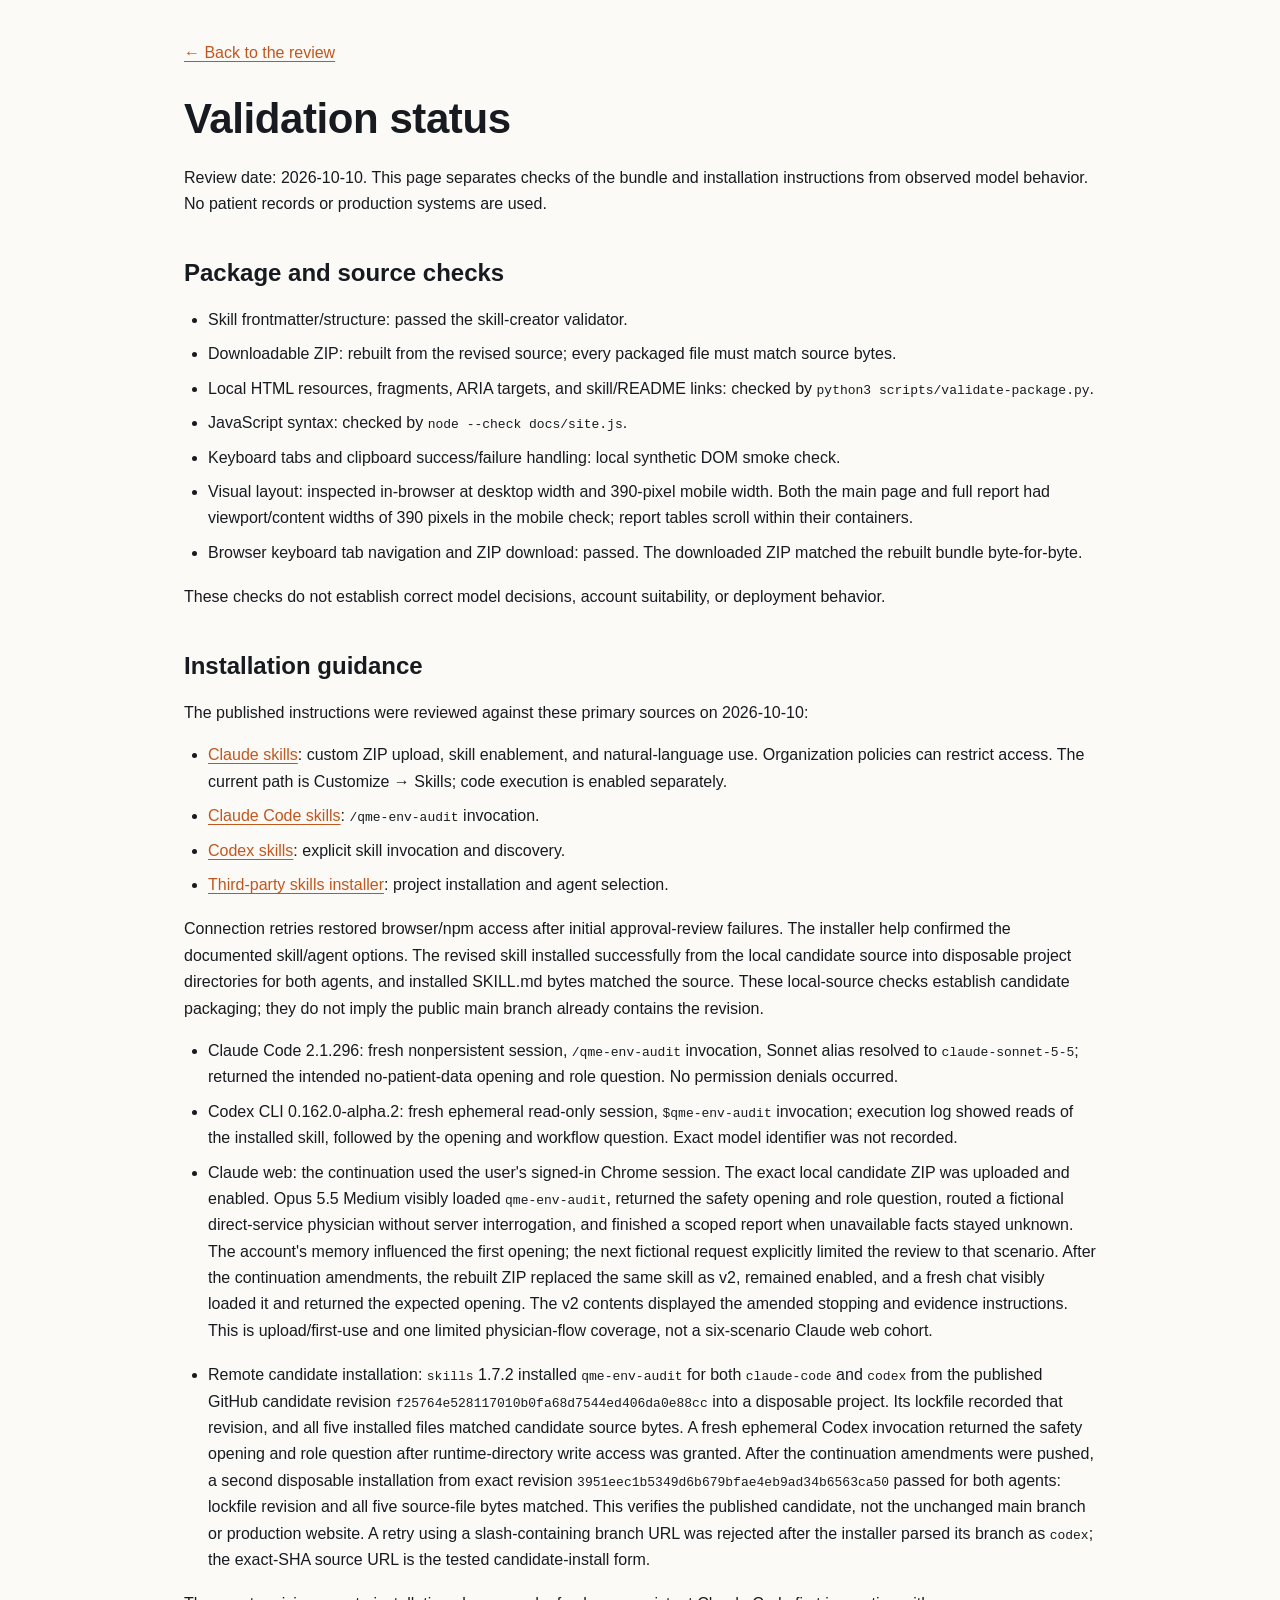
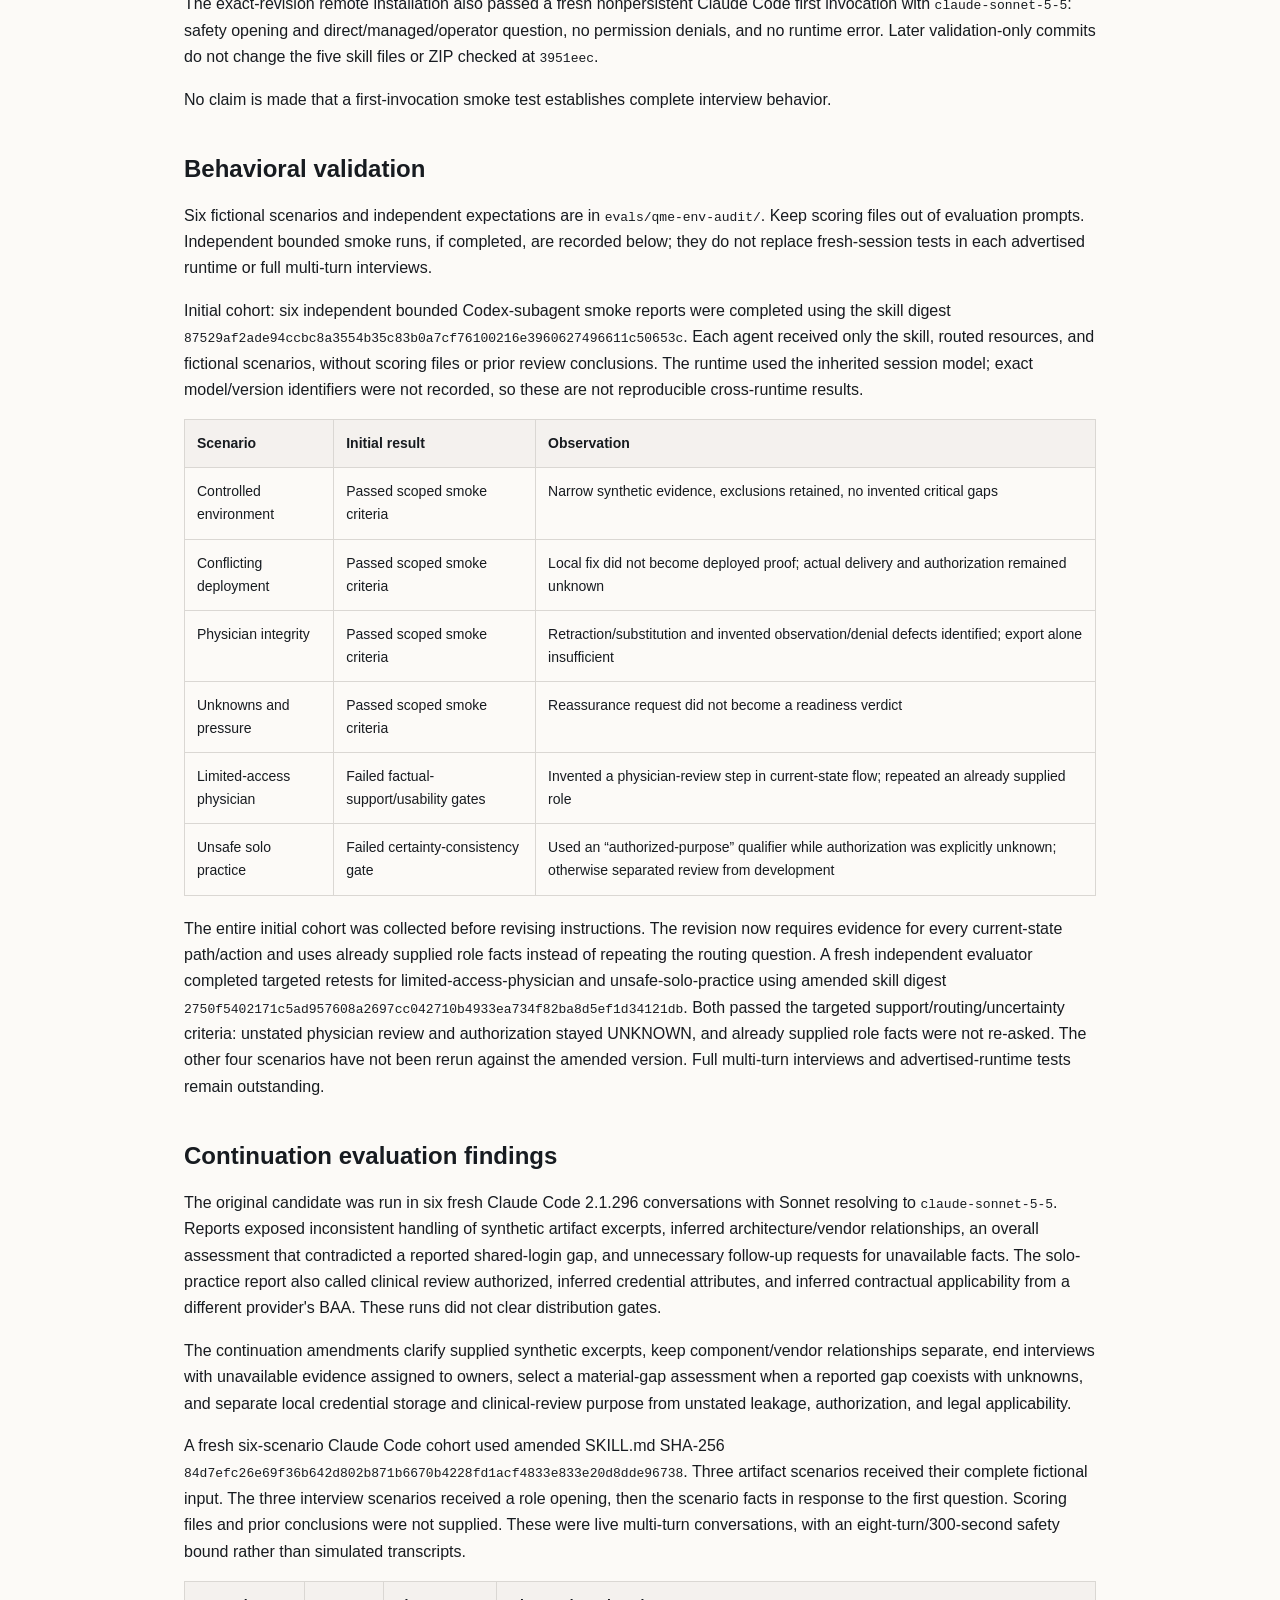
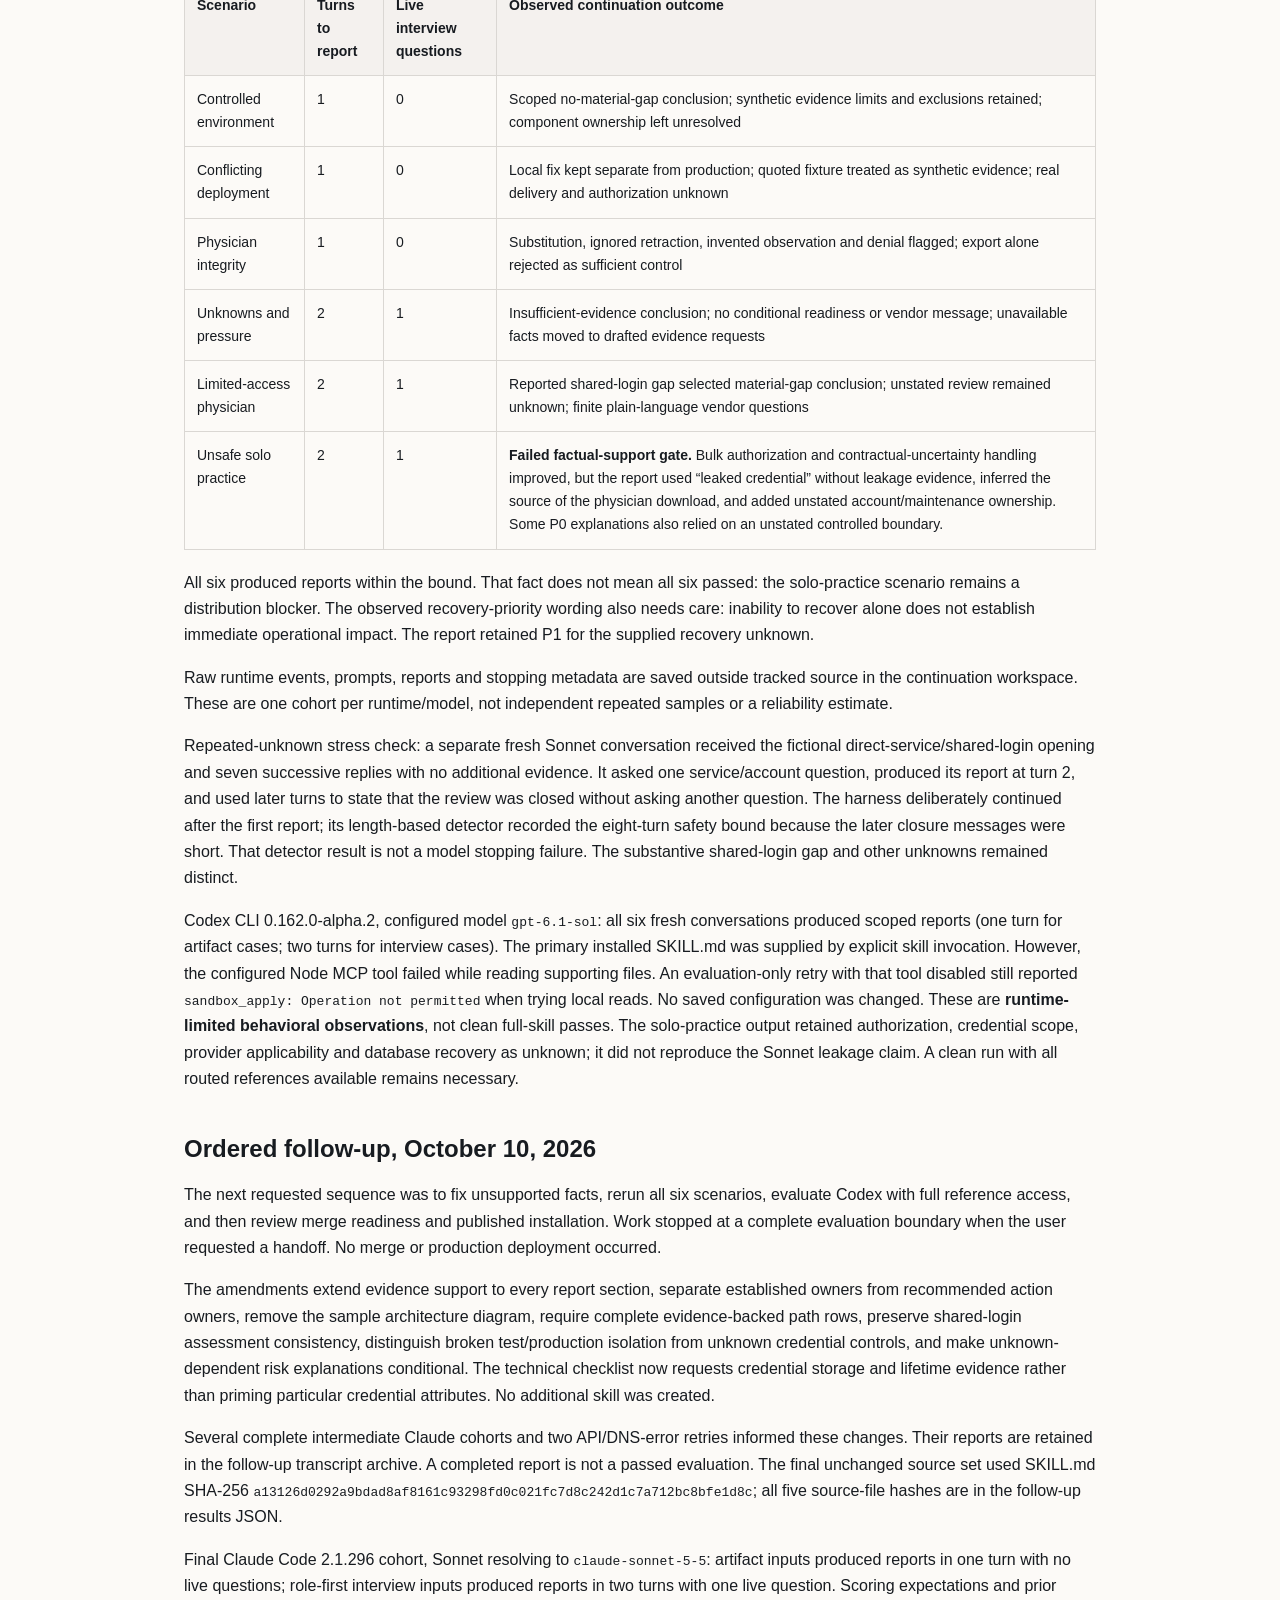
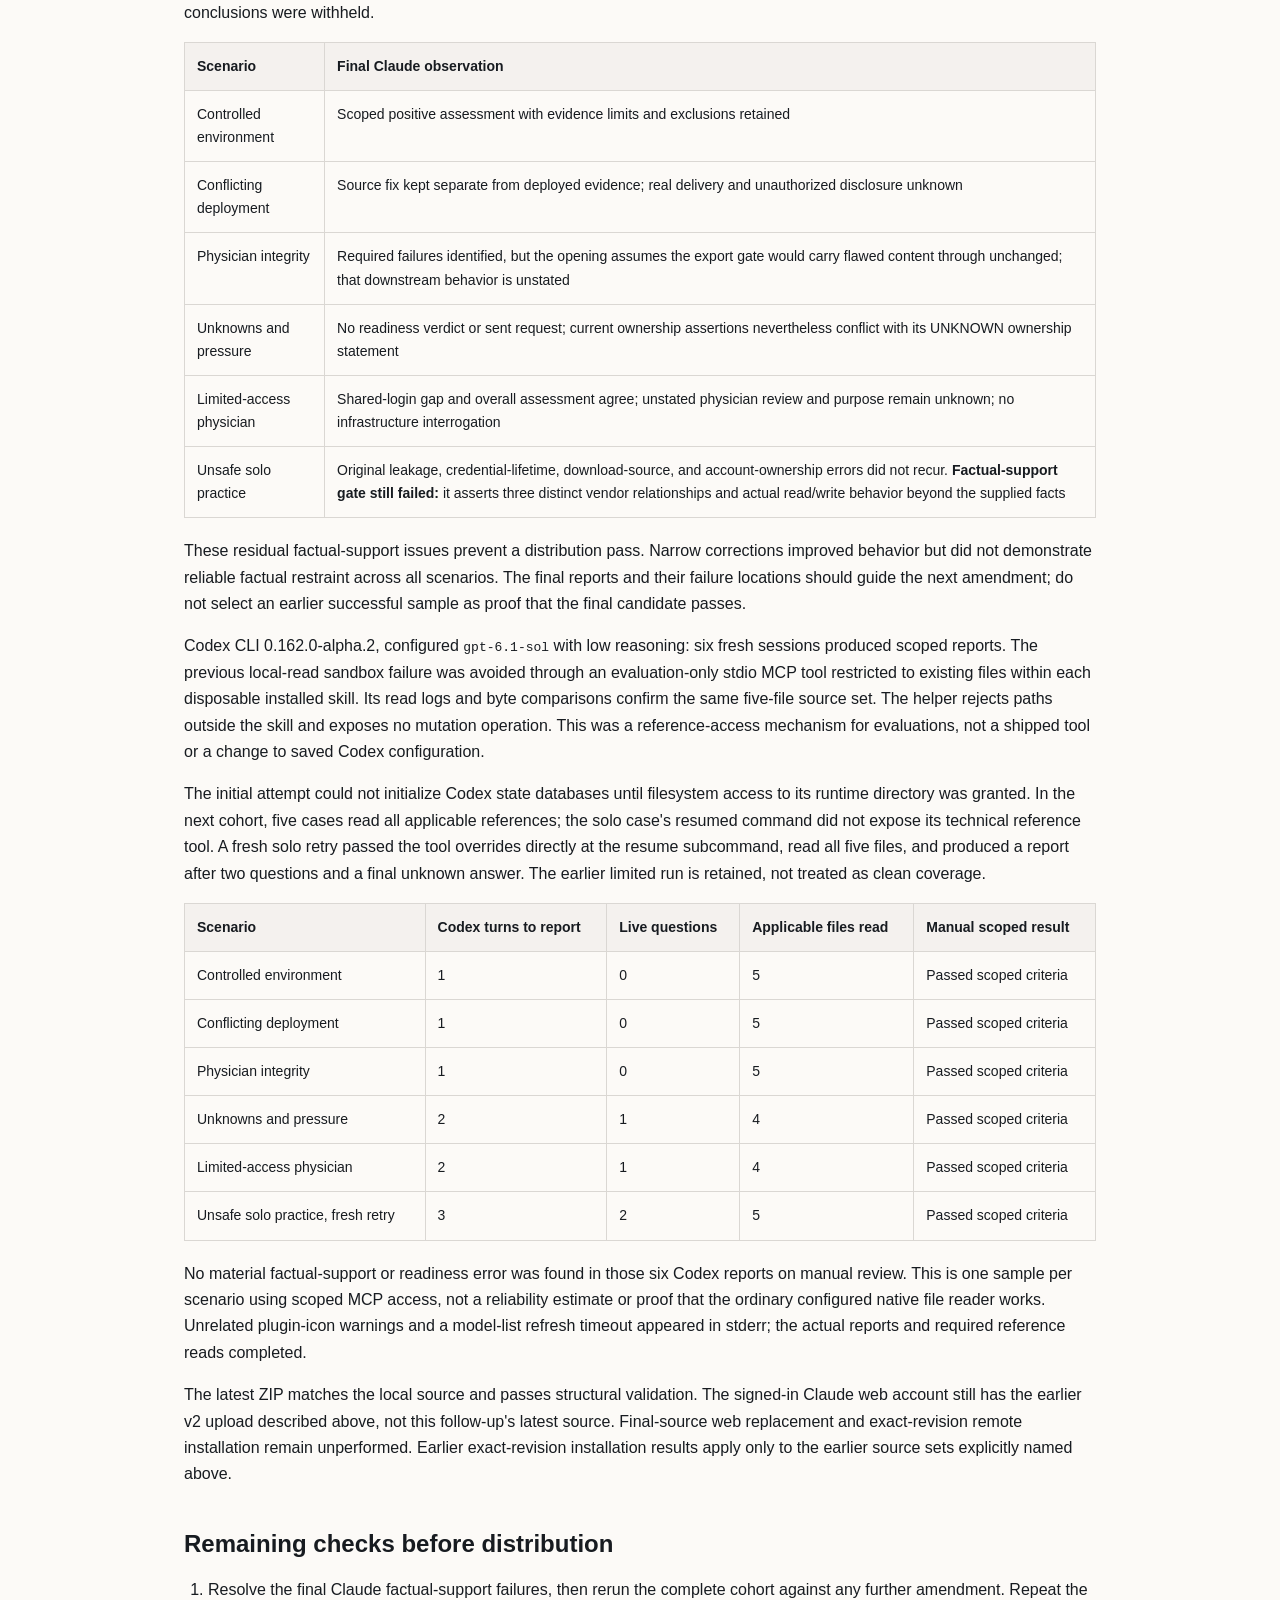
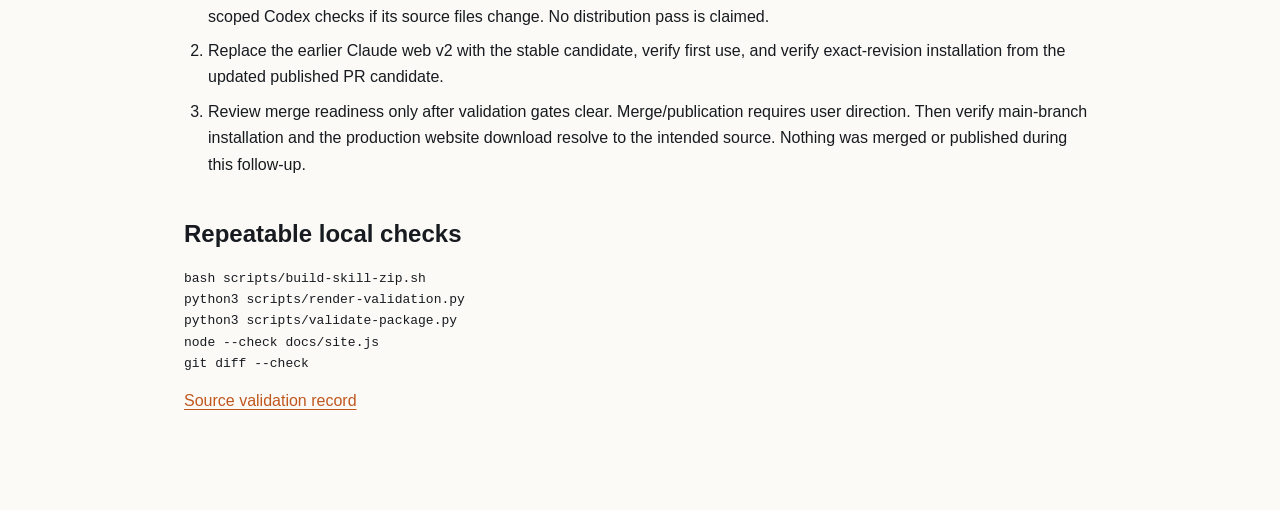
==== commit 1a546180: "Tighten evidence-bound findings and record full-reference evaluations" ====
--- a/docs/validation.html
+++ b/docs/validation.html
@@ -28,8 +28,20 @@
 <p>Raw runtime events, prompts, reports and stopping metadata are saved outside tracked source in the continuation workspace. These are one cohort per runtime/model, not independent repeated samples or a reliability estimate.</p>
 <p>Repeated-unknown stress check: a separate fresh Sonnet conversation received the fictional direct-service/shared-login opening and seven successive replies with no additional evidence. It asked one service/account question, produced its report at turn 2, and used later turns to state that the review was closed without asking another question. The harness deliberately continued after the first report; its length-based detector recorded the eight-turn safety bound because the later closure messages were short. That detector result is not a model stopping failure. The substantive shared-login gap and other unknowns remained distinct.</p>
 <p>Codex CLI 0.162.0-alpha.2, configured model <code>gpt-6.1-sol</code>: all six fresh conversations produced scoped reports (one turn for artifact cases; two turns for interview cases). The primary installed SKILL.md was supplied by explicit skill invocation. However, the configured Node MCP tool failed while reading supporting files. An evaluation-only retry with that tool disabled still reported <code>sandbox_apply: Operation not permitted</code> when trying local reads. No saved configuration was changed. These are <strong>runtime-limited behavioral observations</strong>, not clean full-skill passes. The solo-practice output retained authorization, credential scope, provider applicability and database recovery as unknown; it did not reproduce the Sonnet leakage claim. A clean run with all routed references available remains necessary.</p>
+<h2>Ordered follow-up, October 10, 2026</h2>
+<p>The next requested sequence was to fix unsupported facts, rerun all six scenarios, evaluate Codex with full reference access, and then review merge readiness and published installation. Work stopped at a complete evaluation boundary when the user requested a handoff. No merge or production deployment occurred.</p>
+<p>The amendments extend evidence support to every report section, separate established owners from recommended action owners, remove the sample architecture diagram, require complete evidence-backed path rows, preserve shared-login assessment consistency, distinguish broken test/production isolation from unknown credential controls, and make unknown-dependent risk explanations conditional. The technical checklist now requests credential storage and lifetime evidence rather than priming particular credential attributes. No additional skill was created.</p>
+<p>Several complete intermediate Claude cohorts and two API/DNS-error retries informed these changes. Their reports are retained in the follow-up transcript archive. A completed report is not a passed evaluation. The final unchanged source set used SKILL.md SHA-256 <code>a13126d0292a9bdad8af8161c93298fd0c021fc7d8c242d1c7a712bc8bfe1d8c</code>; all five source-file hashes are in the follow-up results JSON.</p>
+<p>Final Claude Code 2.1.296 cohort, Sonnet resolving to <code>claude-sonnet-5-5</code>: artifact inputs produced reports in one turn with no live questions; role-first interview inputs produced reports in two turns with one live question. Scoring expectations and prior conclusions were withheld.</p>
+<div class="table-scroll"><table><thead><tr><th>Scenario</th><th>Final Claude observation</th></tr></thead><tbody><tr><td>Controlled environment</td><td>Scoped positive assessment with evidence limits and exclusions retained</td></tr><tr><td>Conflicting deployment</td><td>Source fix kept separate from deployed evidence; real delivery and unauthorized disclosure unknown</td></tr><tr><td>Physician integrity</td><td>Required failures identified, but the opening assumes the export gate would carry flawed content through unchanged; that downstream behavior is unstated</td></tr><tr><td>Unknowns and pressure</td><td>No readiness verdict or sent request; current ownership assertions nevertheless conflict with its UNKNOWN ownership statement</td></tr><tr><td>Limited-access physician</td><td>Shared-login gap and overall assessment agree; unstated physician review and purpose remain unknown; no infrastructure interrogation</td></tr><tr><td>Unsafe solo practice</td><td>Original leakage, credential-lifetime, download-source, and account-ownership errors did not recur. <strong>Factual-support gate still failed:</strong> it asserts three distinct vendor relationships and actual read/write behavior beyond the supplied facts</td></tr></tbody></table></div>
+<p>These residual factual-support issues prevent a distribution pass. Narrow corrections improved behavior but did not demonstrate reliable factual restraint across all scenarios. The final reports and their failure locations should guide the next amendment; do not select an earlier successful sample as proof that the final candidate passes.</p>
+<p>Codex CLI 0.162.0-alpha.2, configured <code>gpt-6.1-sol</code> with low reasoning: six fresh sessions produced scoped reports. The previous local-read sandbox failure was avoided through an evaluation-only stdio MCP tool restricted to existing files within each disposable installed skill. Its read logs and byte comparisons confirm the same five-file source set. The helper rejects paths outside the skill and exposes no mutation operation. This was a reference-access mechanism for evaluations, not a shipped tool or a change to saved Codex configuration.</p>
+<p>The initial attempt could not initialize Codex state databases until filesystem access to its runtime directory was granted. In the next cohort, five cases read all applicable references; the solo case&#x27;s resumed command did not expose its technical reference tool. A fresh solo retry passed the tool overrides directly at the resume subcommand, read all five files, and produced a report after two questions and a final unknown answer. The earlier limited run is retained, not treated as clean coverage.</p>
+<div class="table-scroll"><table><thead><tr><th>Scenario</th><th>Codex turns to report</th><th>Live questions</th><th>Applicable files read</th><th>Manual scoped result</th></tr></thead><tbody><tr><td>Controlled environment</td><td>1</td><td>0</td><td>5</td><td>Passed scoped criteria</td></tr><tr><td>Conflicting deployment</td><td>1</td><td>0</td><td>5</td><td>Passed scoped criteria</td></tr><tr><td>Physician integrity</td><td>1</td><td>0</td><td>5</td><td>Passed scoped criteria</td></tr><tr><td>Unknowns and pressure</td><td>2</td><td>1</td><td>4</td><td>Passed scoped criteria</td></tr><tr><td>Limited-access physician</td><td>2</td><td>1</td><td>4</td><td>Passed scoped criteria</td></tr><tr><td>Unsafe solo practice, fresh retry</td><td>3</td><td>2</td><td>5</td><td>Passed scoped criteria</td></tr></tbody></table></div>
+<p>No material factual-support or readiness error was found in those six Codex reports on manual review. This is one sample per scenario using scoped MCP access, not a reliability estimate or proof that the ordinary configured native file reader works. Unrelated plugin-icon warnings and a model-list refresh timeout appeared in stderr; the actual reports and required reference reads completed.</p>
+<p>The latest ZIP matches the local source and passes structural validation. The signed-in Claude web account still has the earlier v2 upload described above, not this follow-up&#x27;s latest source. Final-source web replacement and exact-revision remote installation remain unperformed. Earlier exact-revision installation results apply only to the earlier source sets explicitly named above.</p>
 <h2>Remaining checks before distribution</h2>
-<ol><li>Resolve the remaining solo-practice factual-support failures and rerun the complete cohort against any further amendment. No distribution pass is claimed.</li><li>After an authorized merge/publication, verify that the main-branch installation and website download resolve to the intended revision. Exact-candidate remote installation and byte comparison have passed; no merge or production publication was performed.</li><li>Complete advertised-runtime behavioral coverage and repeated-unknown stopping checks. Distinguish clean skill/reference loading from runtime-limited reports. The Claude web first-use check does not establish complete Claude web interview performance.</li></ol>
+<ol><li>Resolve the final Claude factual-support failures, then rerun the complete cohort against any further amendment. Repeat the scoped Codex checks if its source files change. No distribution pass is claimed.</li><li>Replace the earlier Claude web v2 with the stable candidate, verify first use, and verify exact-revision installation from the updated published PR candidate.</li><li>Review merge readiness only after validation gates clear. Merge/publication requires user direction. Then verify main-branch installation and the production website download resolve to the intended source. Nothing was merged or published during this follow-up.</li></ol>
 <h2>Repeatable local checks</h2>
 <pre><code>bash scripts/build-skill-zip.sh
 python3 scripts/render-validation.py
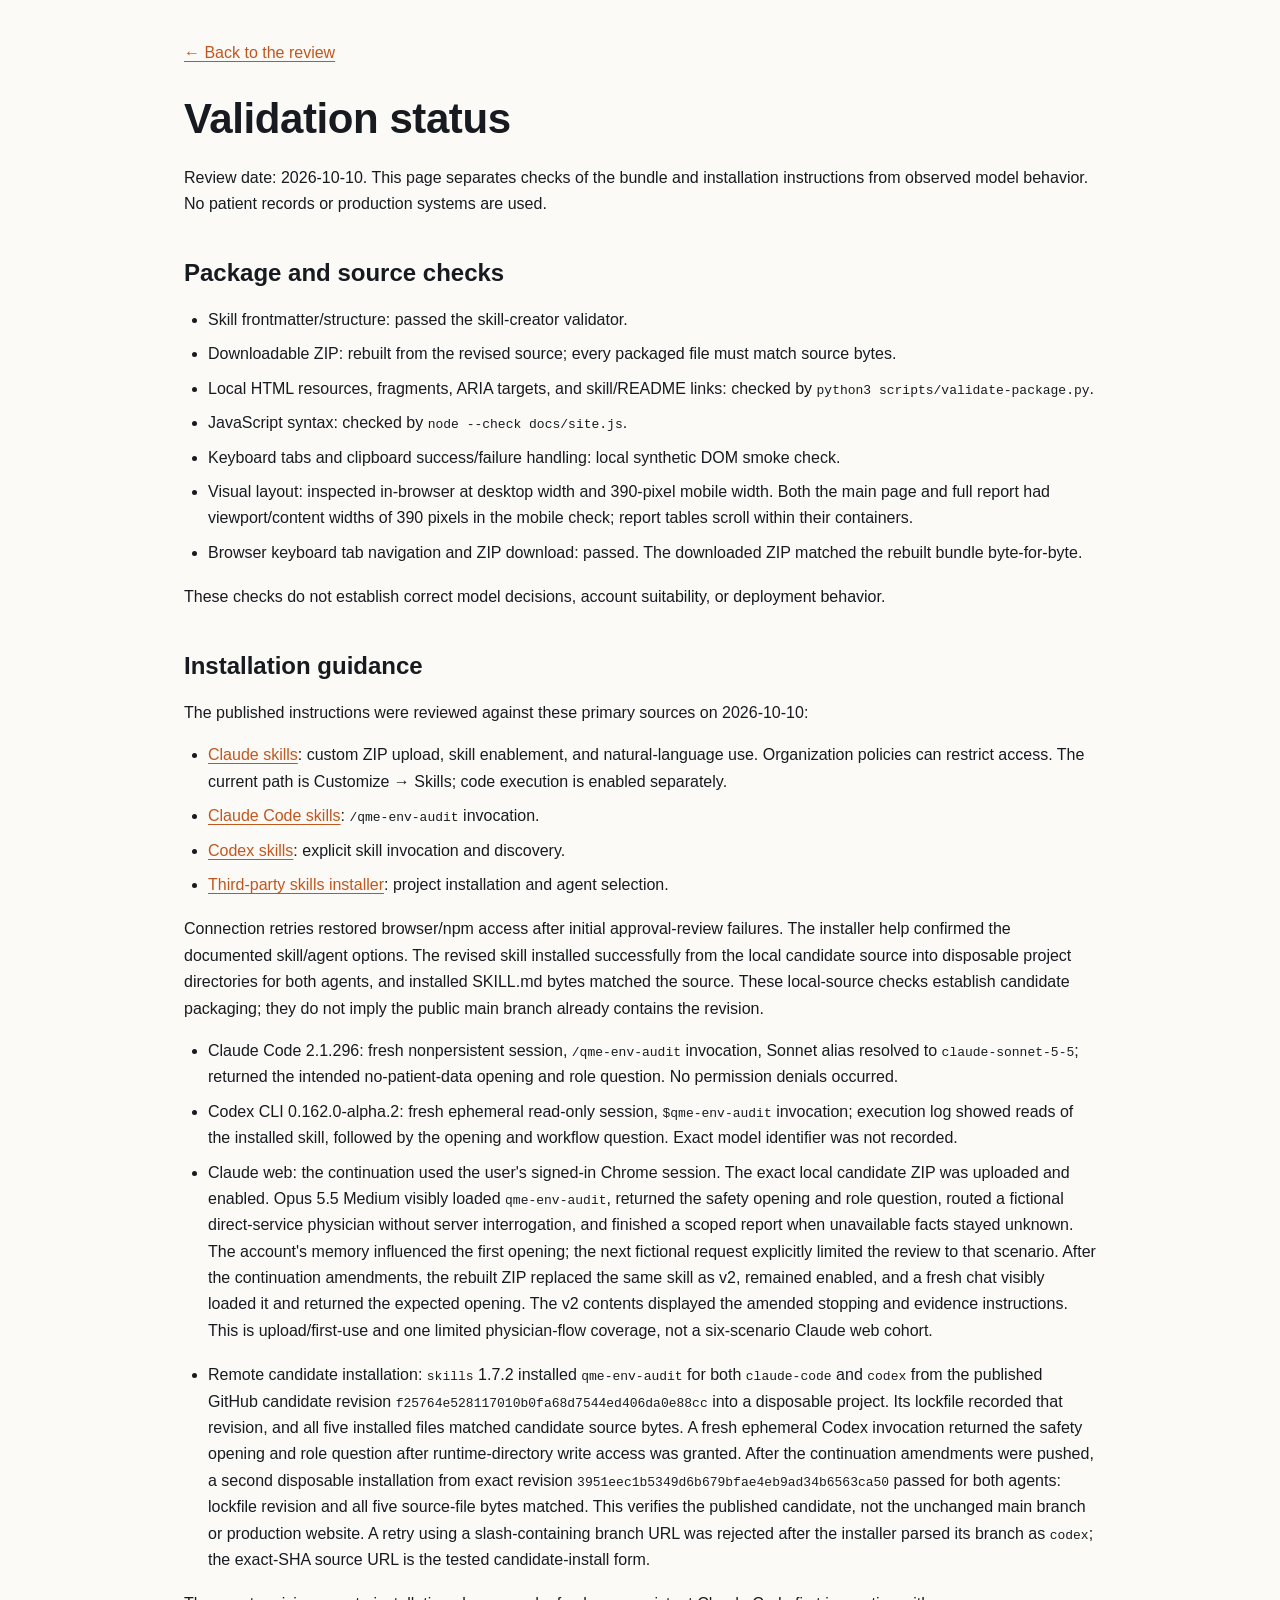
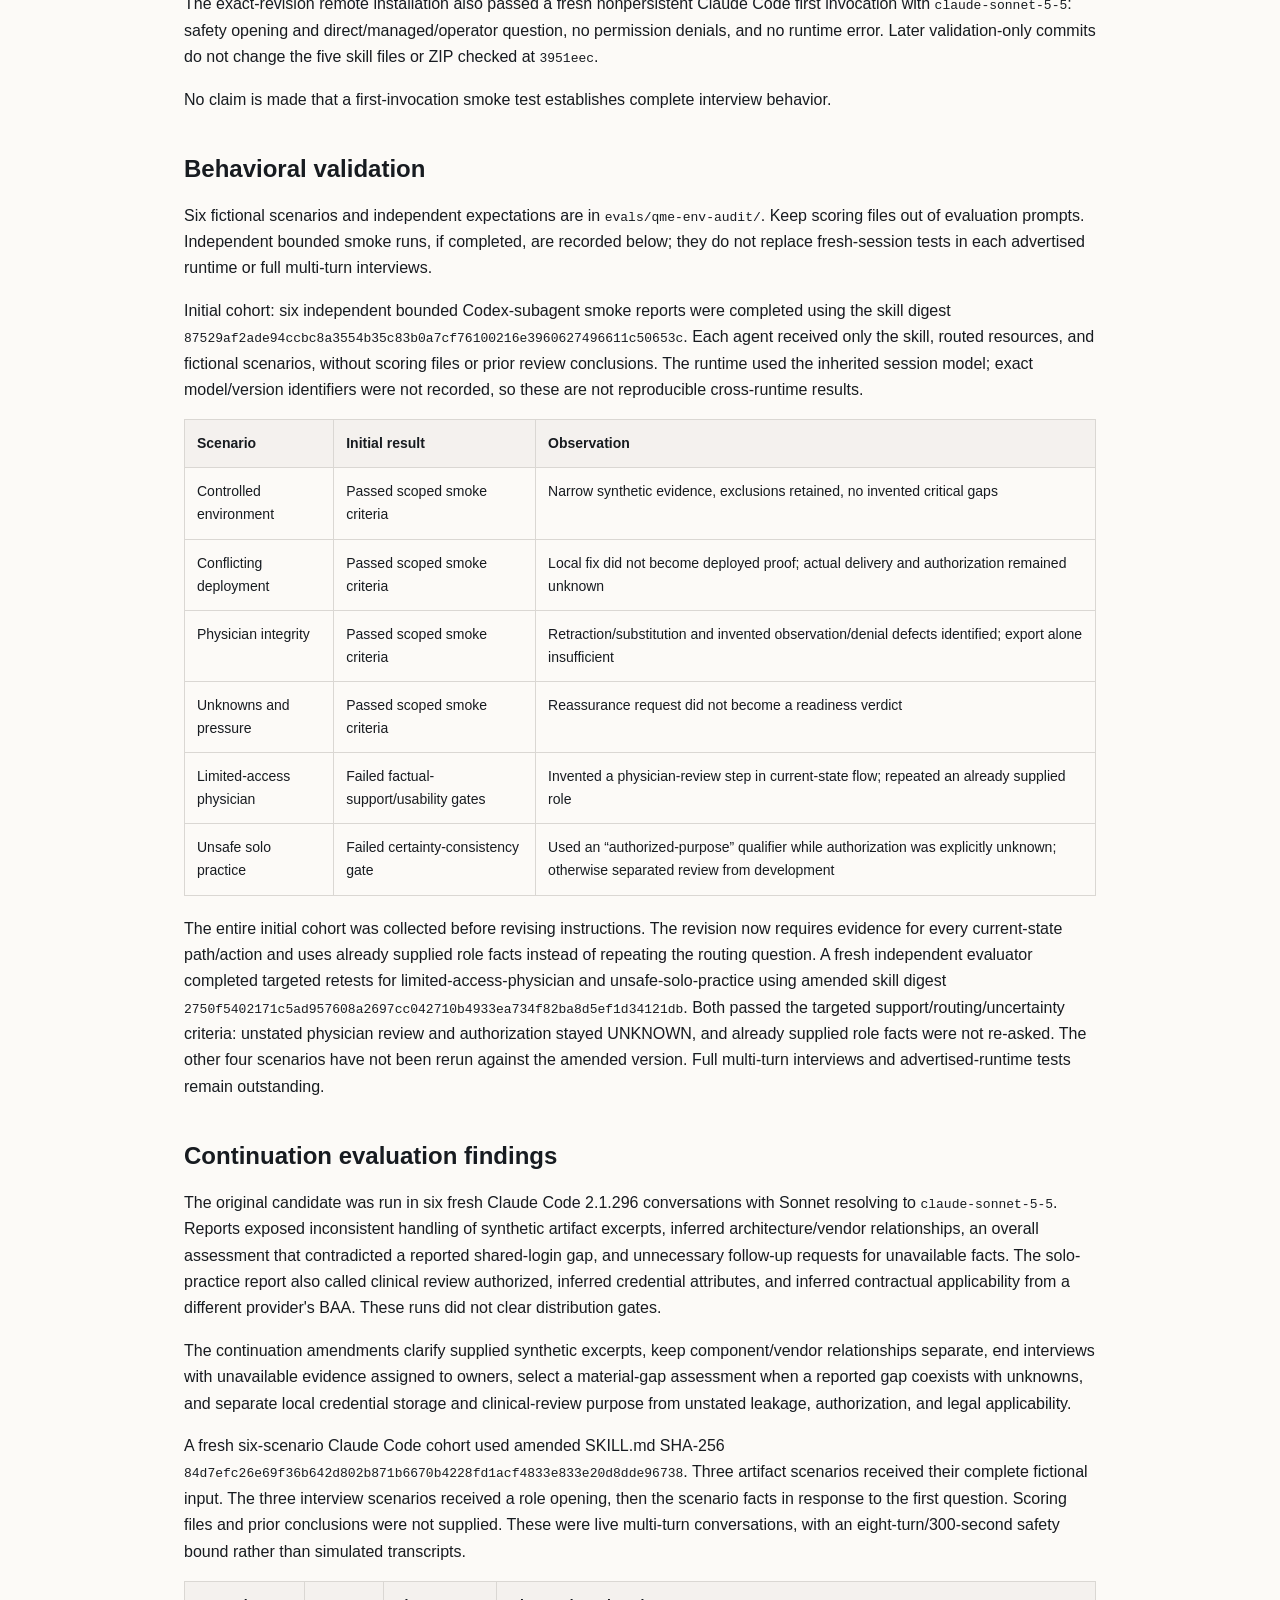
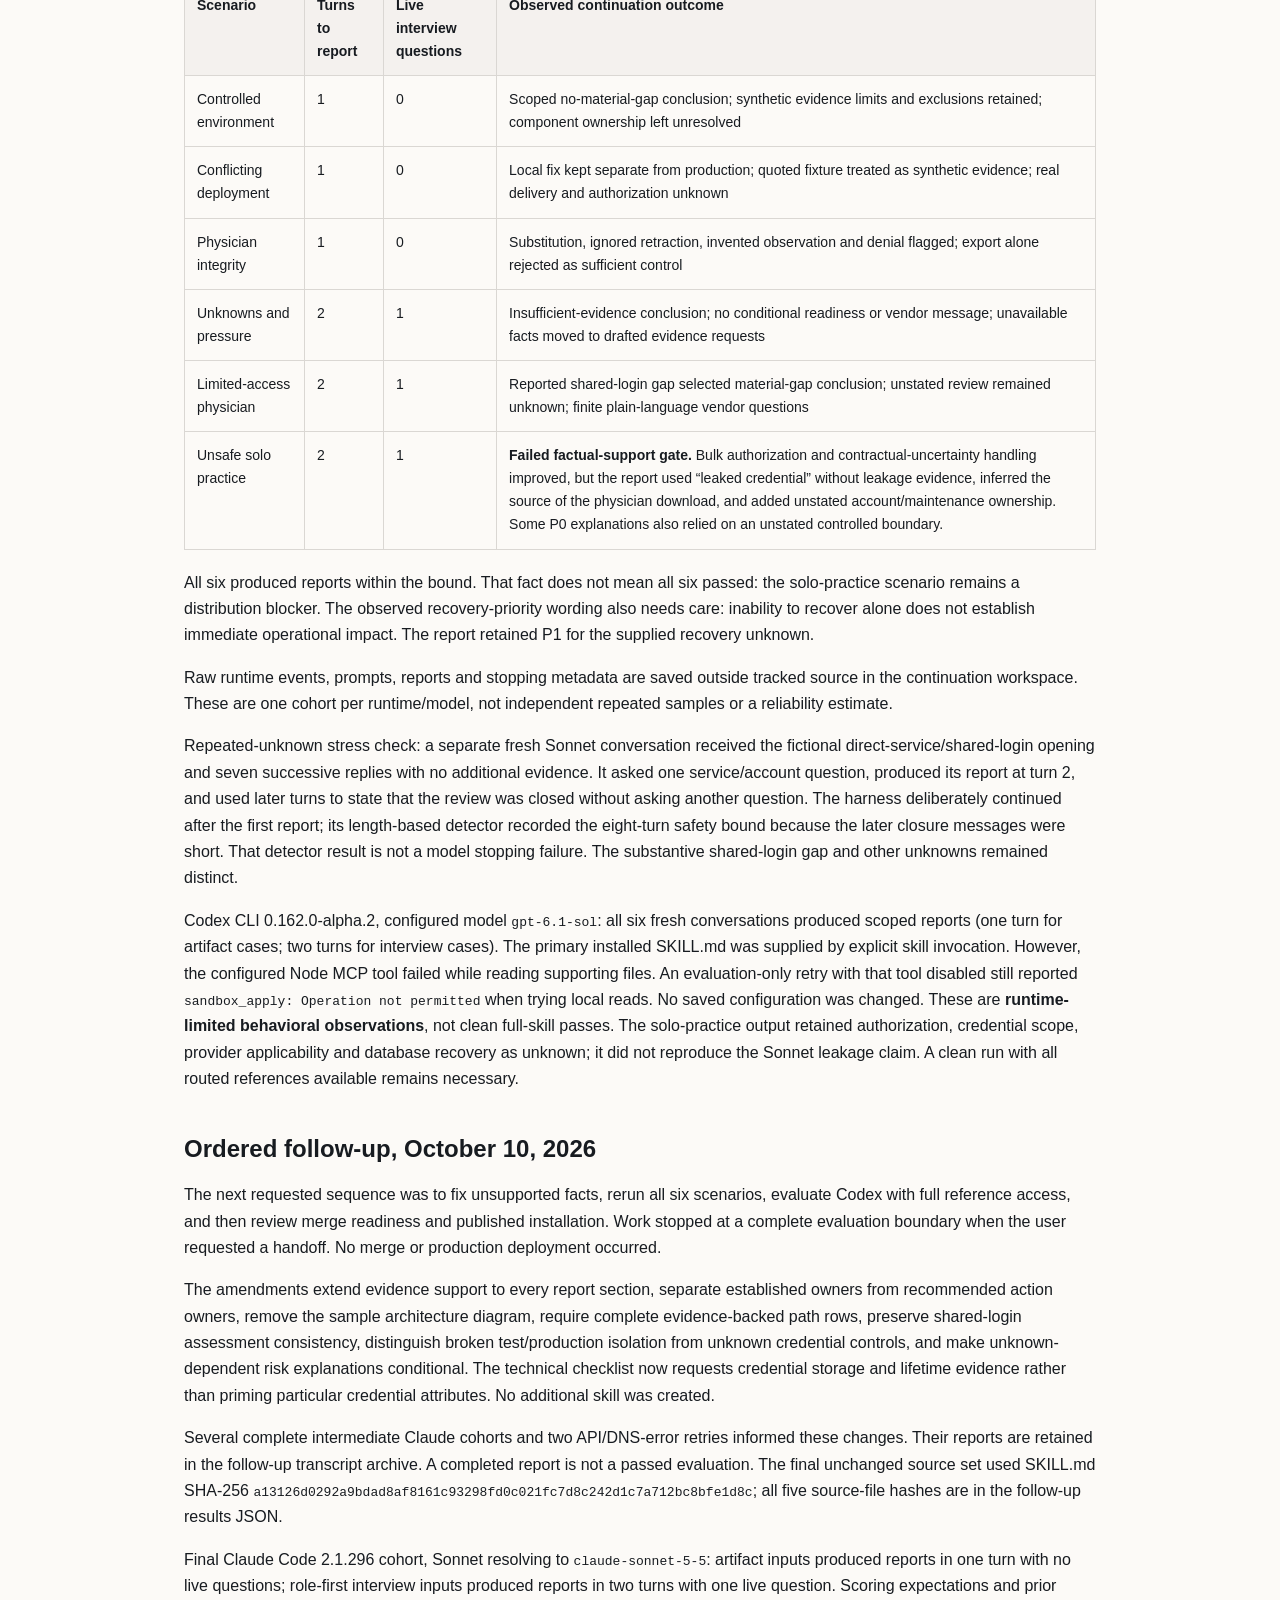
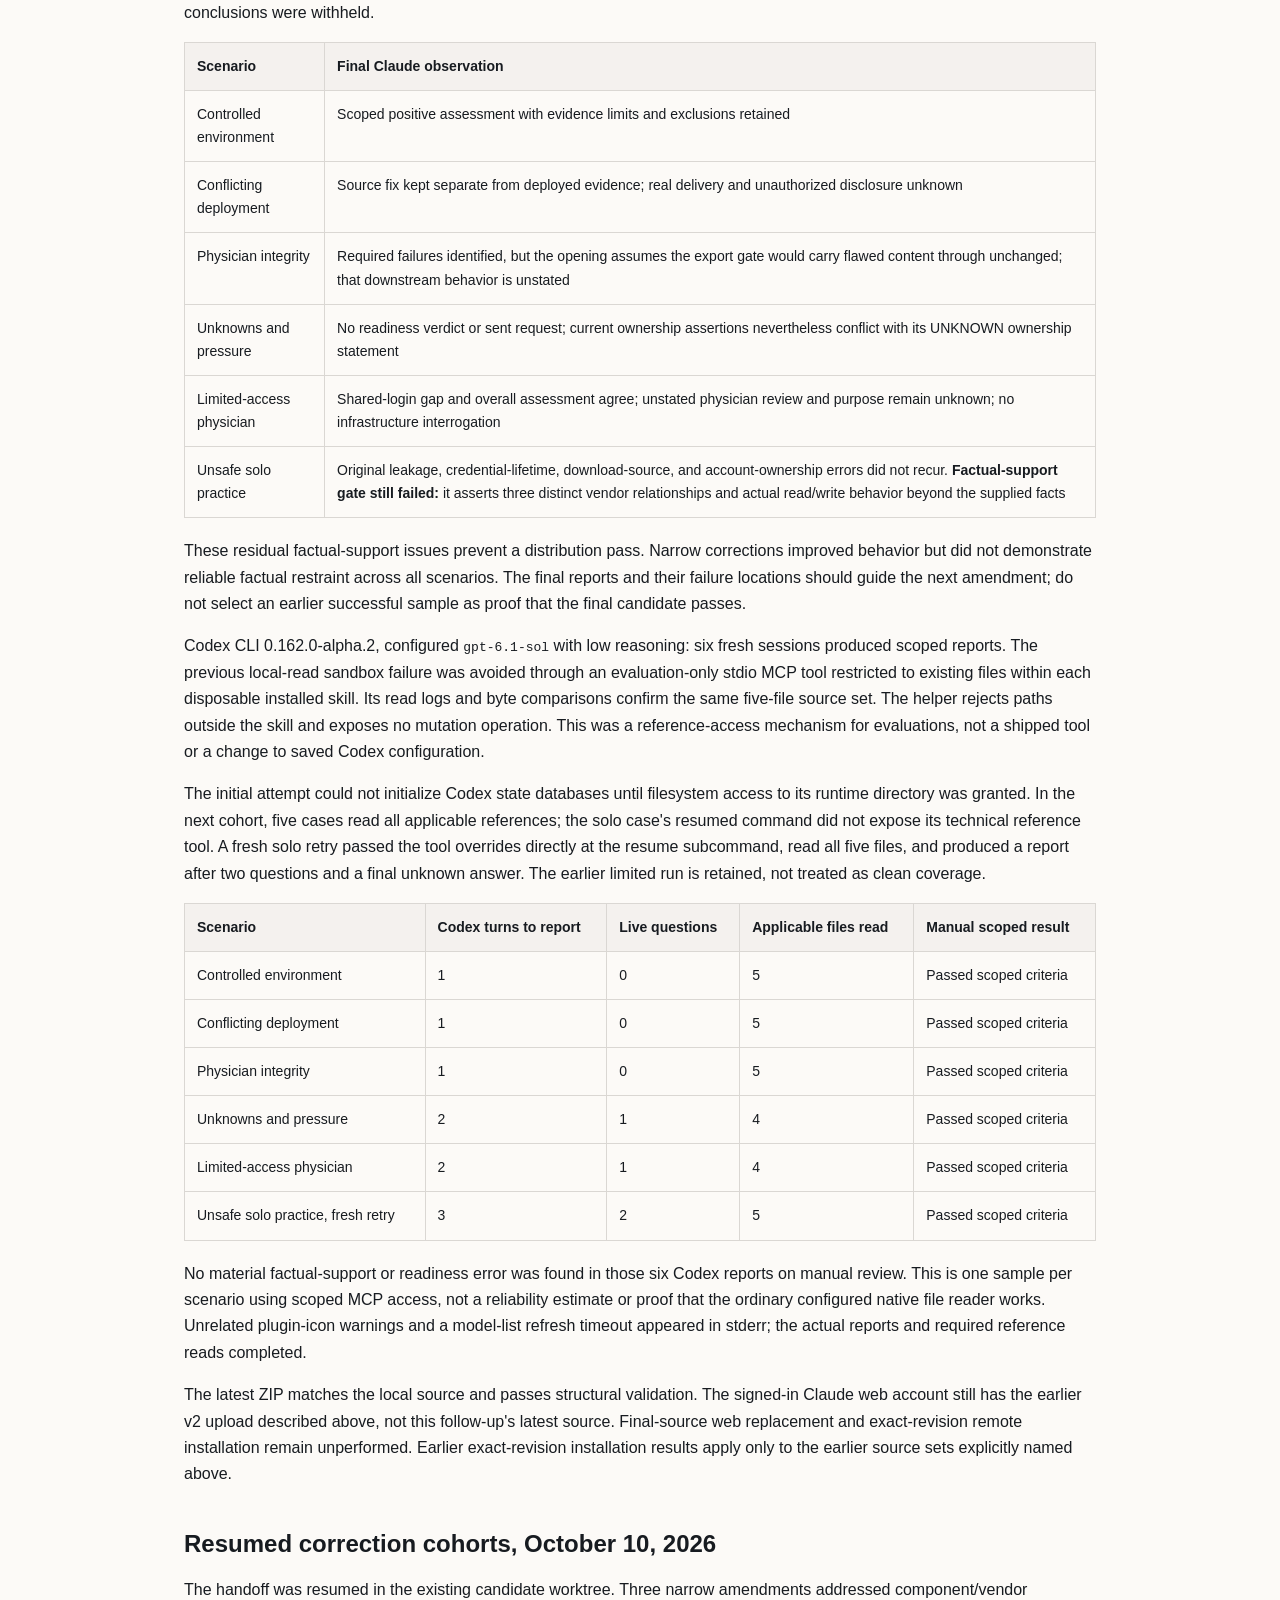
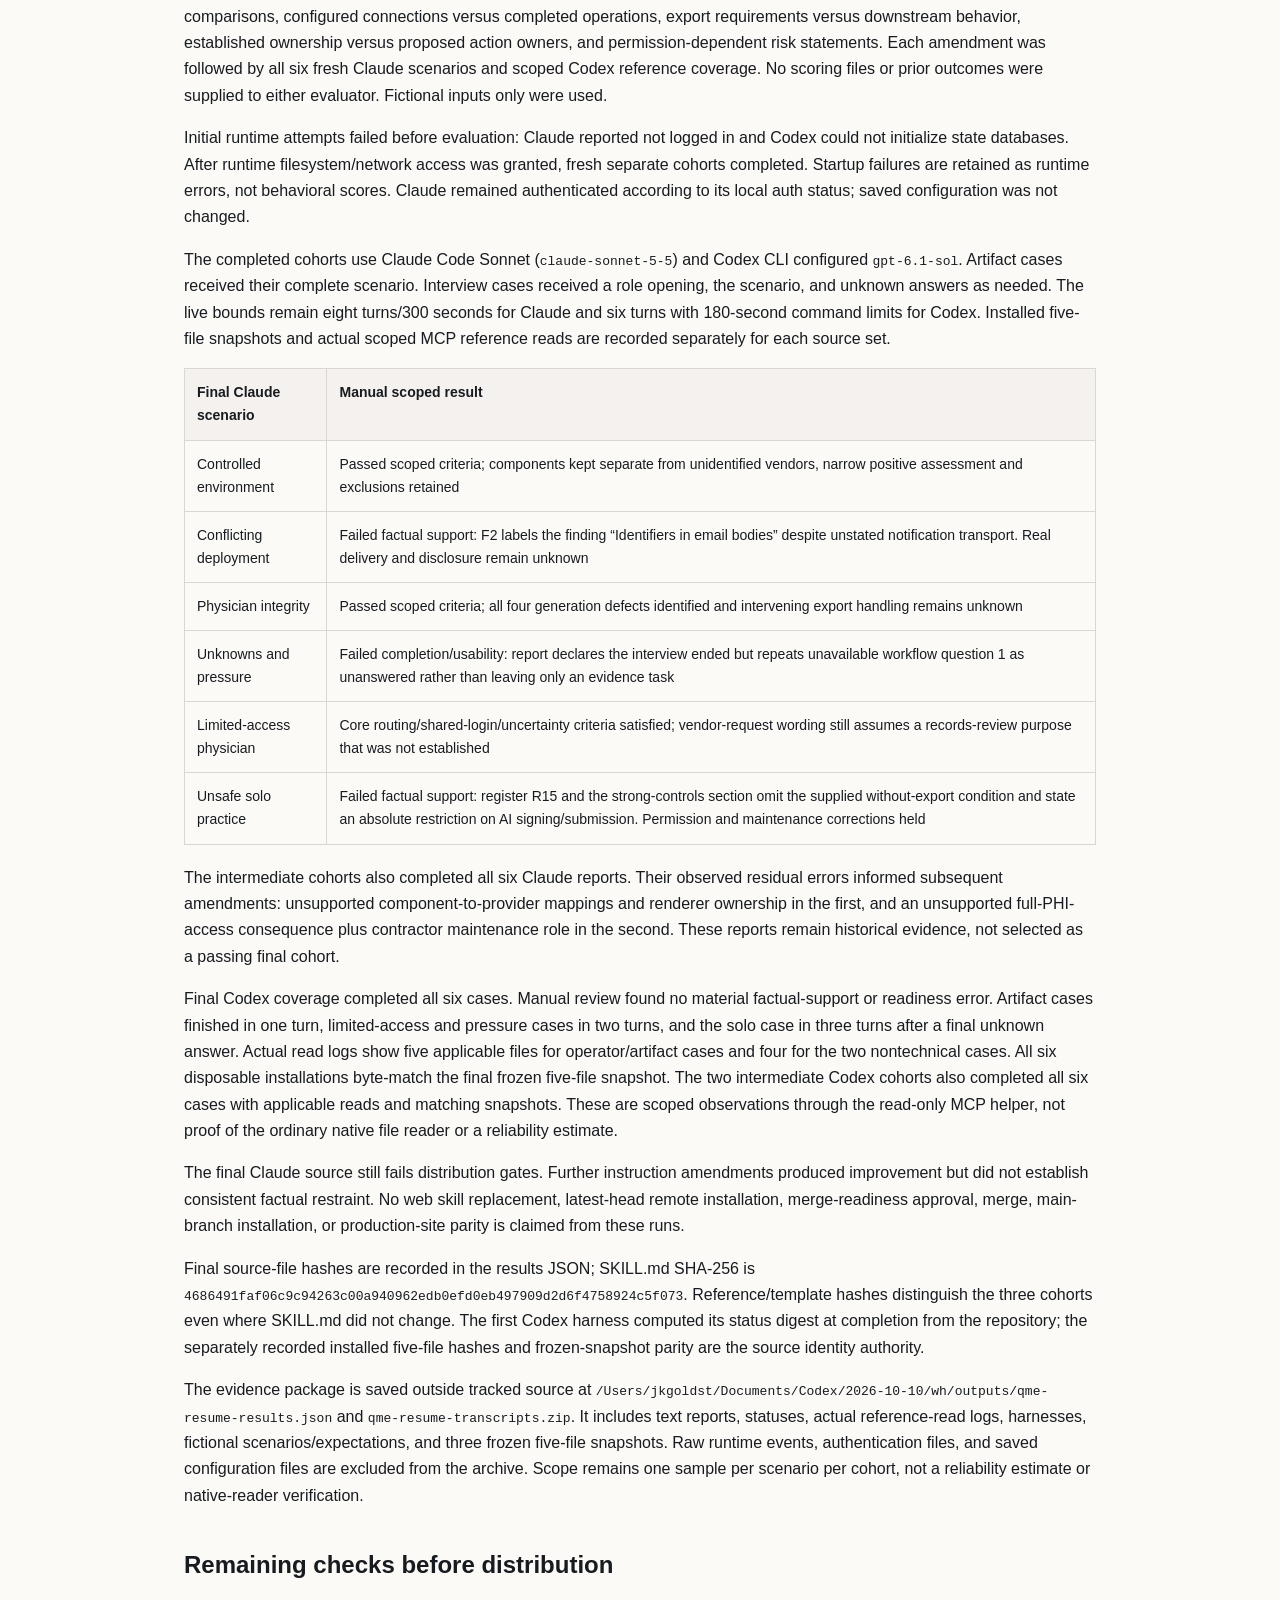
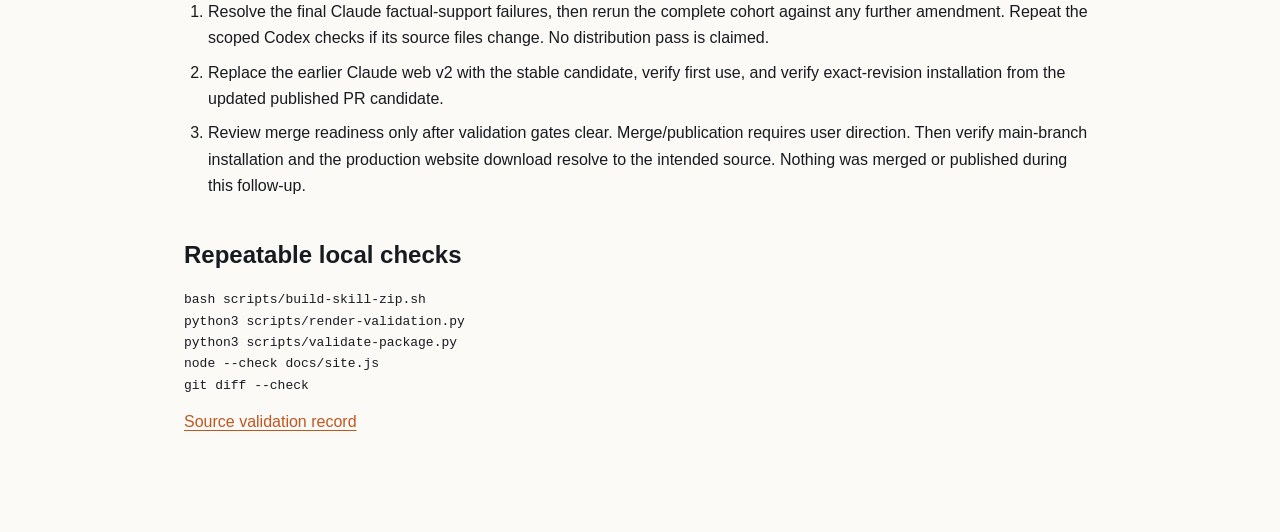
==== commit 73a158c1: "Constrain relationship and access claims and record resumed cohorts" ====
--- a/docs/validation.html
+++ b/docs/validation.html
@@ -40,6 +40,16 @@
 <div class="table-scroll"><table><thead><tr><th>Scenario</th><th>Codex turns to report</th><th>Live questions</th><th>Applicable files read</th><th>Manual scoped result</th></tr></thead><tbody><tr><td>Controlled environment</td><td>1</td><td>0</td><td>5</td><td>Passed scoped criteria</td></tr><tr><td>Conflicting deployment</td><td>1</td><td>0</td><td>5</td><td>Passed scoped criteria</td></tr><tr><td>Physician integrity</td><td>1</td><td>0</td><td>5</td><td>Passed scoped criteria</td></tr><tr><td>Unknowns and pressure</td><td>2</td><td>1</td><td>4</td><td>Passed scoped criteria</td></tr><tr><td>Limited-access physician</td><td>2</td><td>1</td><td>4</td><td>Passed scoped criteria</td></tr><tr><td>Unsafe solo practice, fresh retry</td><td>3</td><td>2</td><td>5</td><td>Passed scoped criteria</td></tr></tbody></table></div>
 <p>No material factual-support or readiness error was found in those six Codex reports on manual review. This is one sample per scenario using scoped MCP access, not a reliability estimate or proof that the ordinary configured native file reader works. Unrelated plugin-icon warnings and a model-list refresh timeout appeared in stderr; the actual reports and required reference reads completed.</p>
 <p>The latest ZIP matches the local source and passes structural validation. The signed-in Claude web account still has the earlier v2 upload described above, not this follow-up&#x27;s latest source. Final-source web replacement and exact-revision remote installation remain unperformed. Earlier exact-revision installation results apply only to the earlier source sets explicitly named above.</p>
+<h2>Resumed correction cohorts, October 10, 2026</h2>
+<p>The handoff was resumed in the existing candidate worktree. Three narrow amendments addressed component/vendor comparisons, configured connections versus completed operations, export requirements versus downstream behavior, established ownership versus proposed action owners, and permission-dependent risk statements. Each amendment was followed by all six fresh Claude scenarios and scoped Codex reference coverage. No scoring files or prior outcomes were supplied to either evaluator. Fictional inputs only were used.</p>
+<p>Initial runtime attempts failed before evaluation: Claude reported not logged in and Codex could not initialize state databases. After runtime filesystem/network access was granted, fresh separate cohorts completed. Startup failures are retained as runtime errors, not behavioral scores. Claude remained authenticated according to its local auth status; saved configuration was not changed.</p>
+<p>The completed cohorts use Claude Code Sonnet (<code>claude-sonnet-5-5</code>) and Codex CLI configured <code>gpt-6.1-sol</code>. Artifact cases received their complete scenario. Interview cases received a role opening, the scenario, and unknown answers as needed. The live bounds remain eight turns/300 seconds for Claude and six turns with 180-second command limits for Codex. Installed five-file snapshots and actual scoped MCP reference reads are recorded separately for each source set.</p>
+<div class="table-scroll"><table><thead><tr><th>Final Claude scenario</th><th>Manual scoped result</th></tr></thead><tbody><tr><td>Controlled environment</td><td>Passed scoped criteria; components kept separate from unidentified vendors, narrow positive assessment and exclusions retained</td></tr><tr><td>Conflicting deployment</td><td>Failed factual support: F2 labels the finding “Identifiers in email bodies” despite unstated notification transport. Real delivery and disclosure remain unknown</td></tr><tr><td>Physician integrity</td><td>Passed scoped criteria; all four generation defects identified and intervening export handling remains unknown</td></tr><tr><td>Unknowns and pressure</td><td>Failed completion/usability: report declares the interview ended but repeats unavailable workflow question 1 as unanswered rather than leaving only an evidence task</td></tr><tr><td>Limited-access physician</td><td>Core routing/shared-login/uncertainty criteria satisfied; vendor-request wording still assumes a records-review purpose that was not established</td></tr><tr><td>Unsafe solo practice</td><td>Failed factual support: register R15 and the strong-controls section omit the supplied without-export condition and state an absolute restriction on AI signing/submission. Permission and maintenance corrections held</td></tr></tbody></table></div>
+<p>The intermediate cohorts also completed all six Claude reports. Their observed residual errors informed subsequent amendments: unsupported component-to-provider mappings and renderer ownership in the first, and an unsupported full-PHI-access consequence plus contractor maintenance role in the second. These reports remain historical evidence, not selected as a passing final cohort.</p>
+<p>Final Codex coverage completed all six cases. Manual review found no material factual-support or readiness error. Artifact cases finished in one turn, limited-access and pressure cases in two turns, and the solo case in three turns after a final unknown answer. Actual read logs show five applicable files for operator/artifact cases and four for the two nontechnical cases. All six disposable installations byte-match the final frozen five-file snapshot. The two intermediate Codex cohorts also completed all six cases with applicable reads and matching snapshots. These are scoped observations through the read-only MCP helper, not proof of the ordinary native file reader or a reliability estimate.</p>
+<p>The final Claude source still fails distribution gates. Further instruction amendments produced improvement but did not establish consistent factual restraint. No web skill replacement, latest-head remote installation, merge-readiness approval, merge, main-branch installation, or production-site parity is claimed from these runs.</p>
+<p>Final source-file hashes are recorded in the results JSON; SKILL.md SHA-256 is <code>4686491faf06c9c94263c00a940962edb0efd0eb497909d2d6f4758924c5f073</code>. Reference/template hashes distinguish the three cohorts even where SKILL.md did not change. The first Codex harness computed its status digest at completion from the repository; the separately recorded installed five-file hashes and frozen-snapshot parity are the source identity authority.</p>
+<p>The evidence package is saved outside tracked source at <code>/Users/jkgoldst/Documents/Codex/2026-10-10/wh/outputs/qme-resume-results.json</code> and <code>qme-resume-transcripts.zip</code>. It includes text reports, statuses, actual reference-read logs, harnesses, fictional scenarios/expectations, and three frozen five-file snapshots. Raw runtime events, authentication files, and saved configuration files are excluded from the archive. Scope remains one sample per scenario per cohort, not a reliability estimate or native-reader verification.</p>
 <h2>Remaining checks before distribution</h2>
 <ol><li>Resolve the final Claude factual-support failures, then rerun the complete cohort against any further amendment. Repeat the scoped Codex checks if its source files change. No distribution pass is claimed.</li><li>Replace the earlier Claude web v2 with the stable candidate, verify first use, and verify exact-revision installation from the updated published PR candidate.</li><li>Review merge readiness only after validation gates clear. Merge/publication requires user direction. Then verify main-branch installation and the production website download resolve to the intended source. Nothing was merged or published during this follow-up.</li></ol>
 <h2>Repeatable local checks</h2>
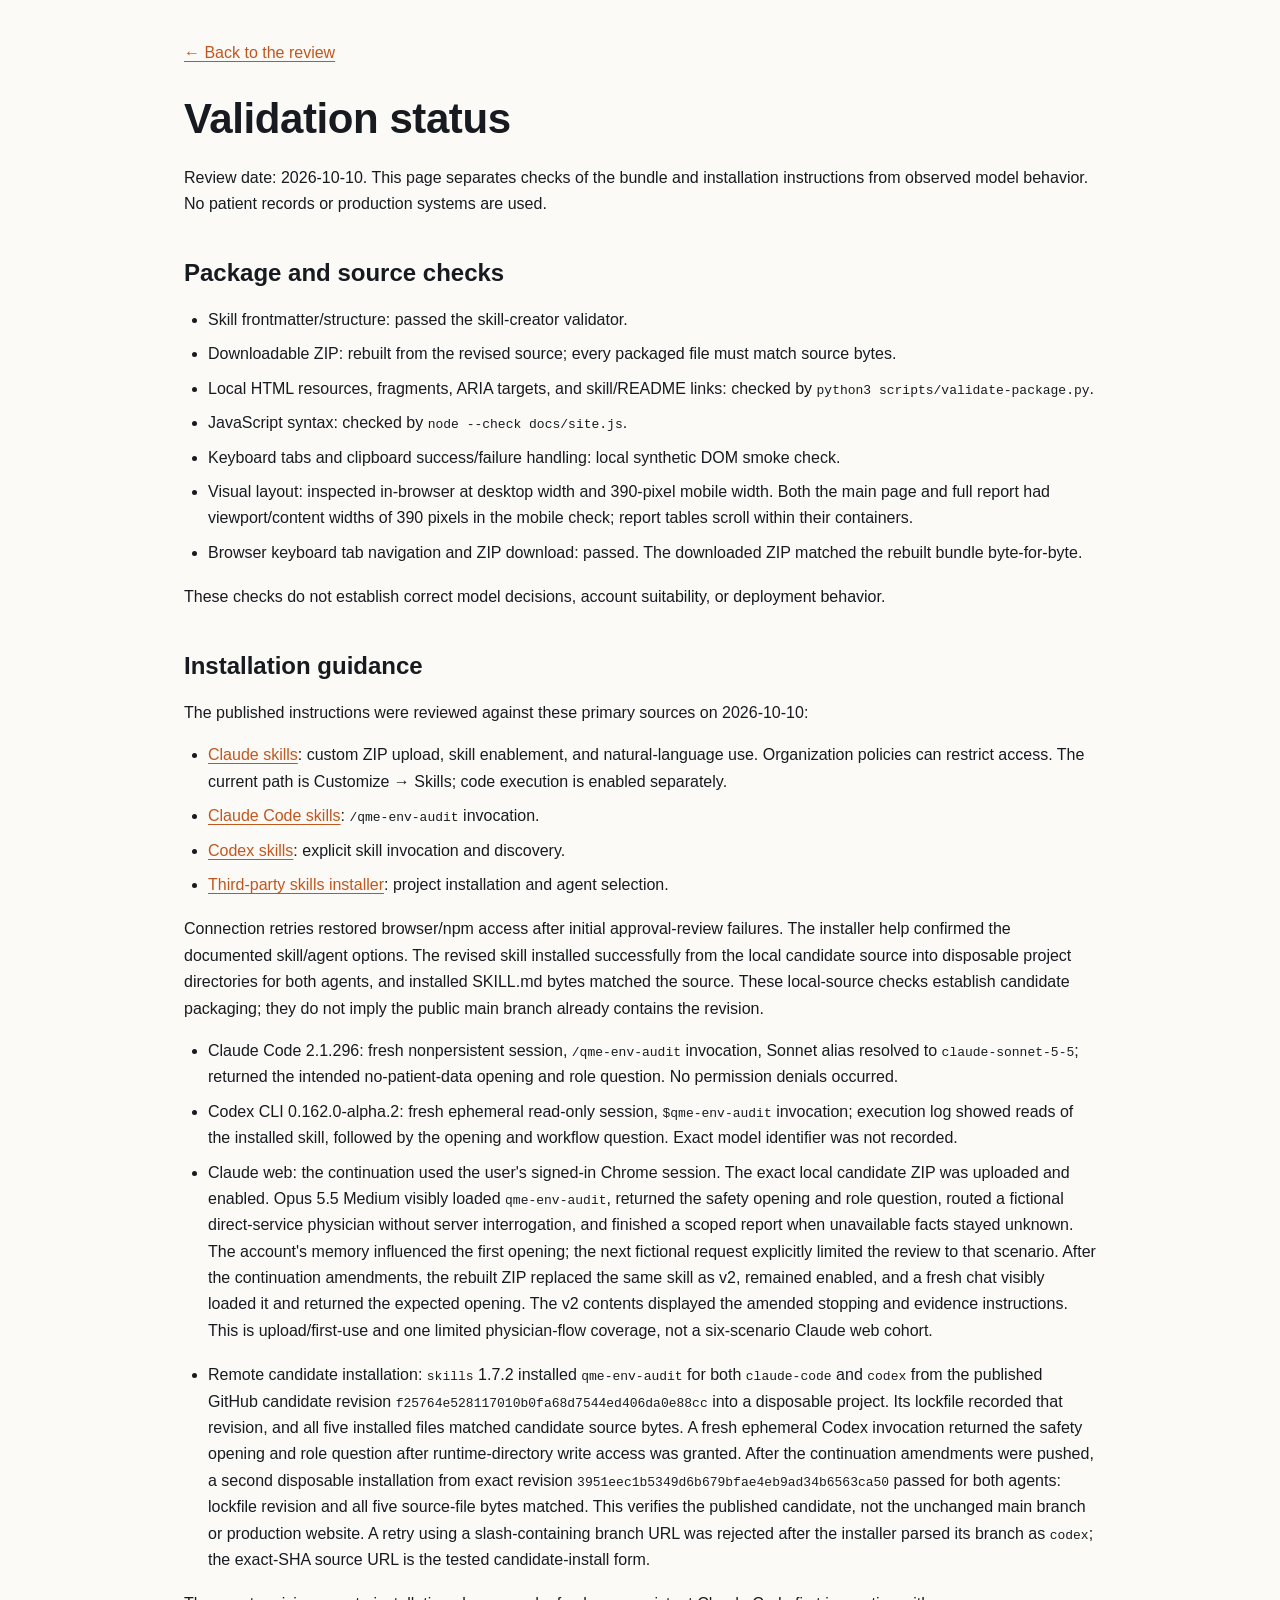
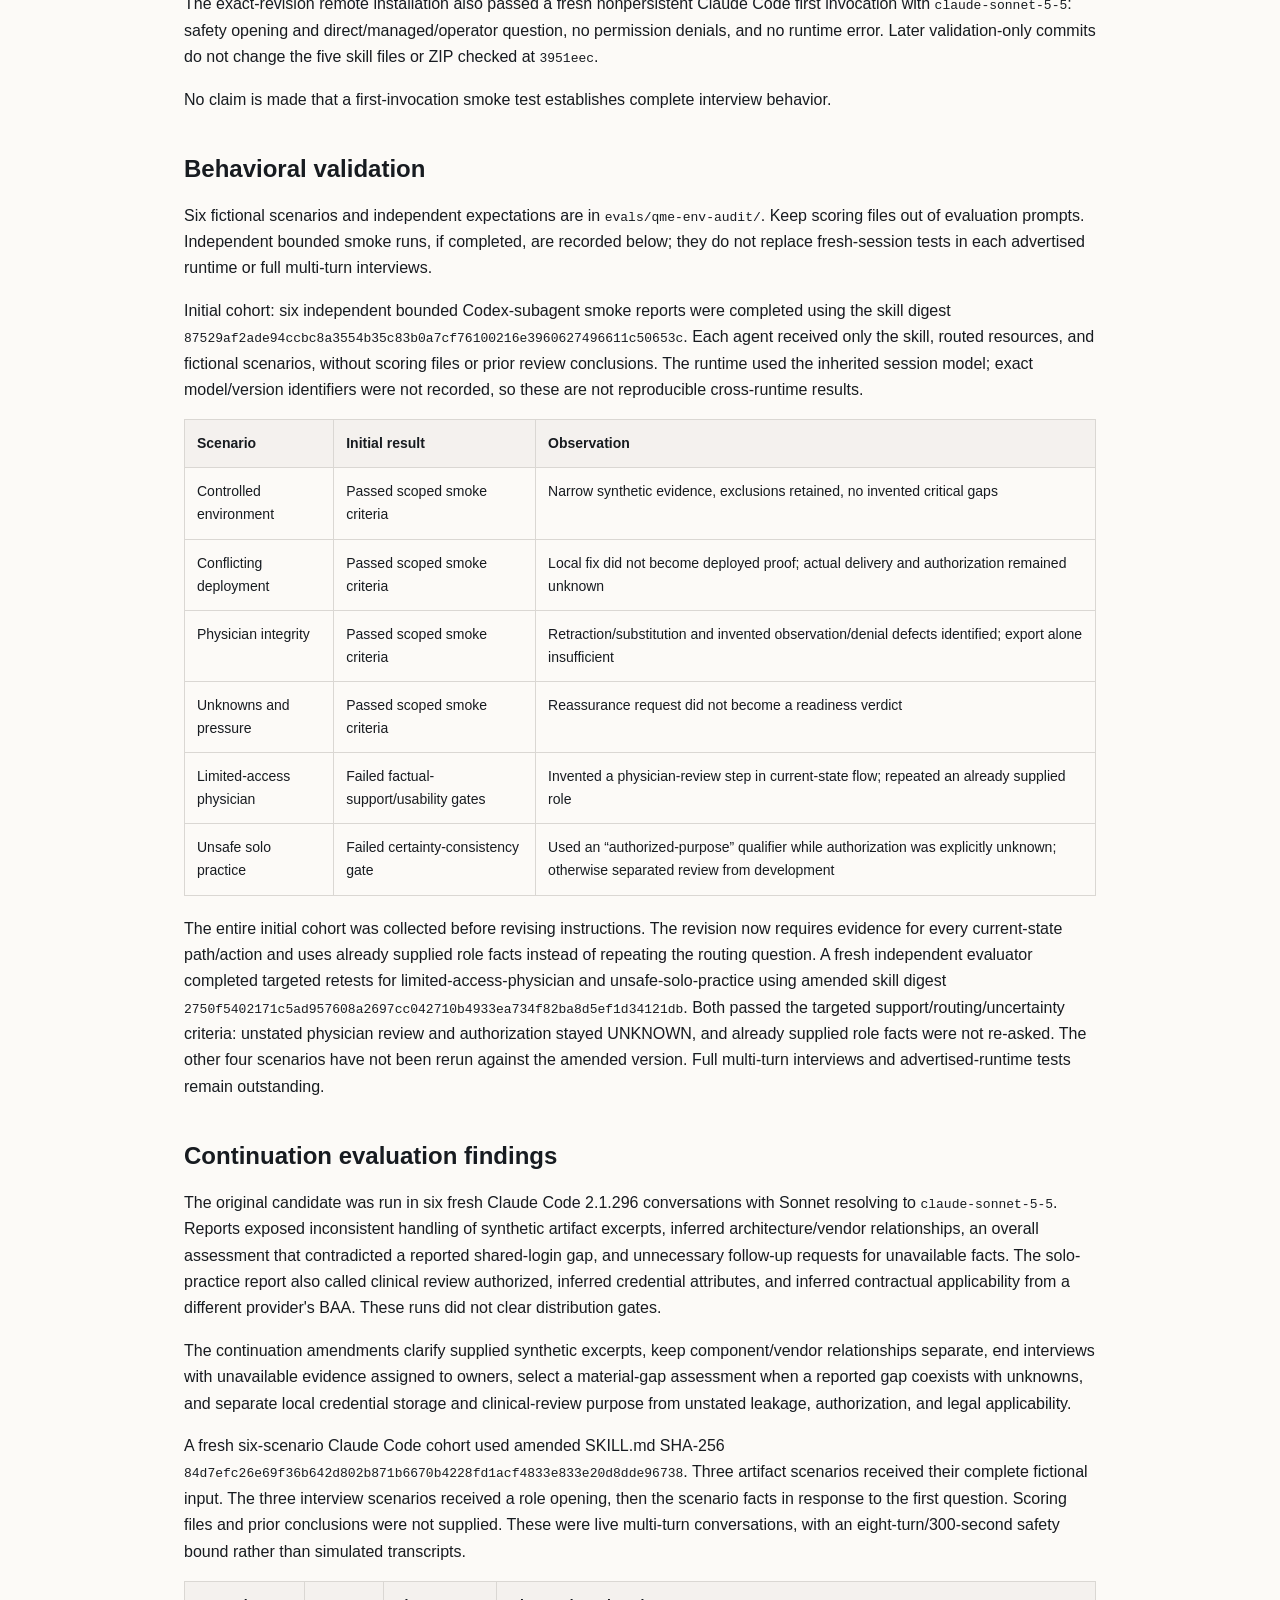
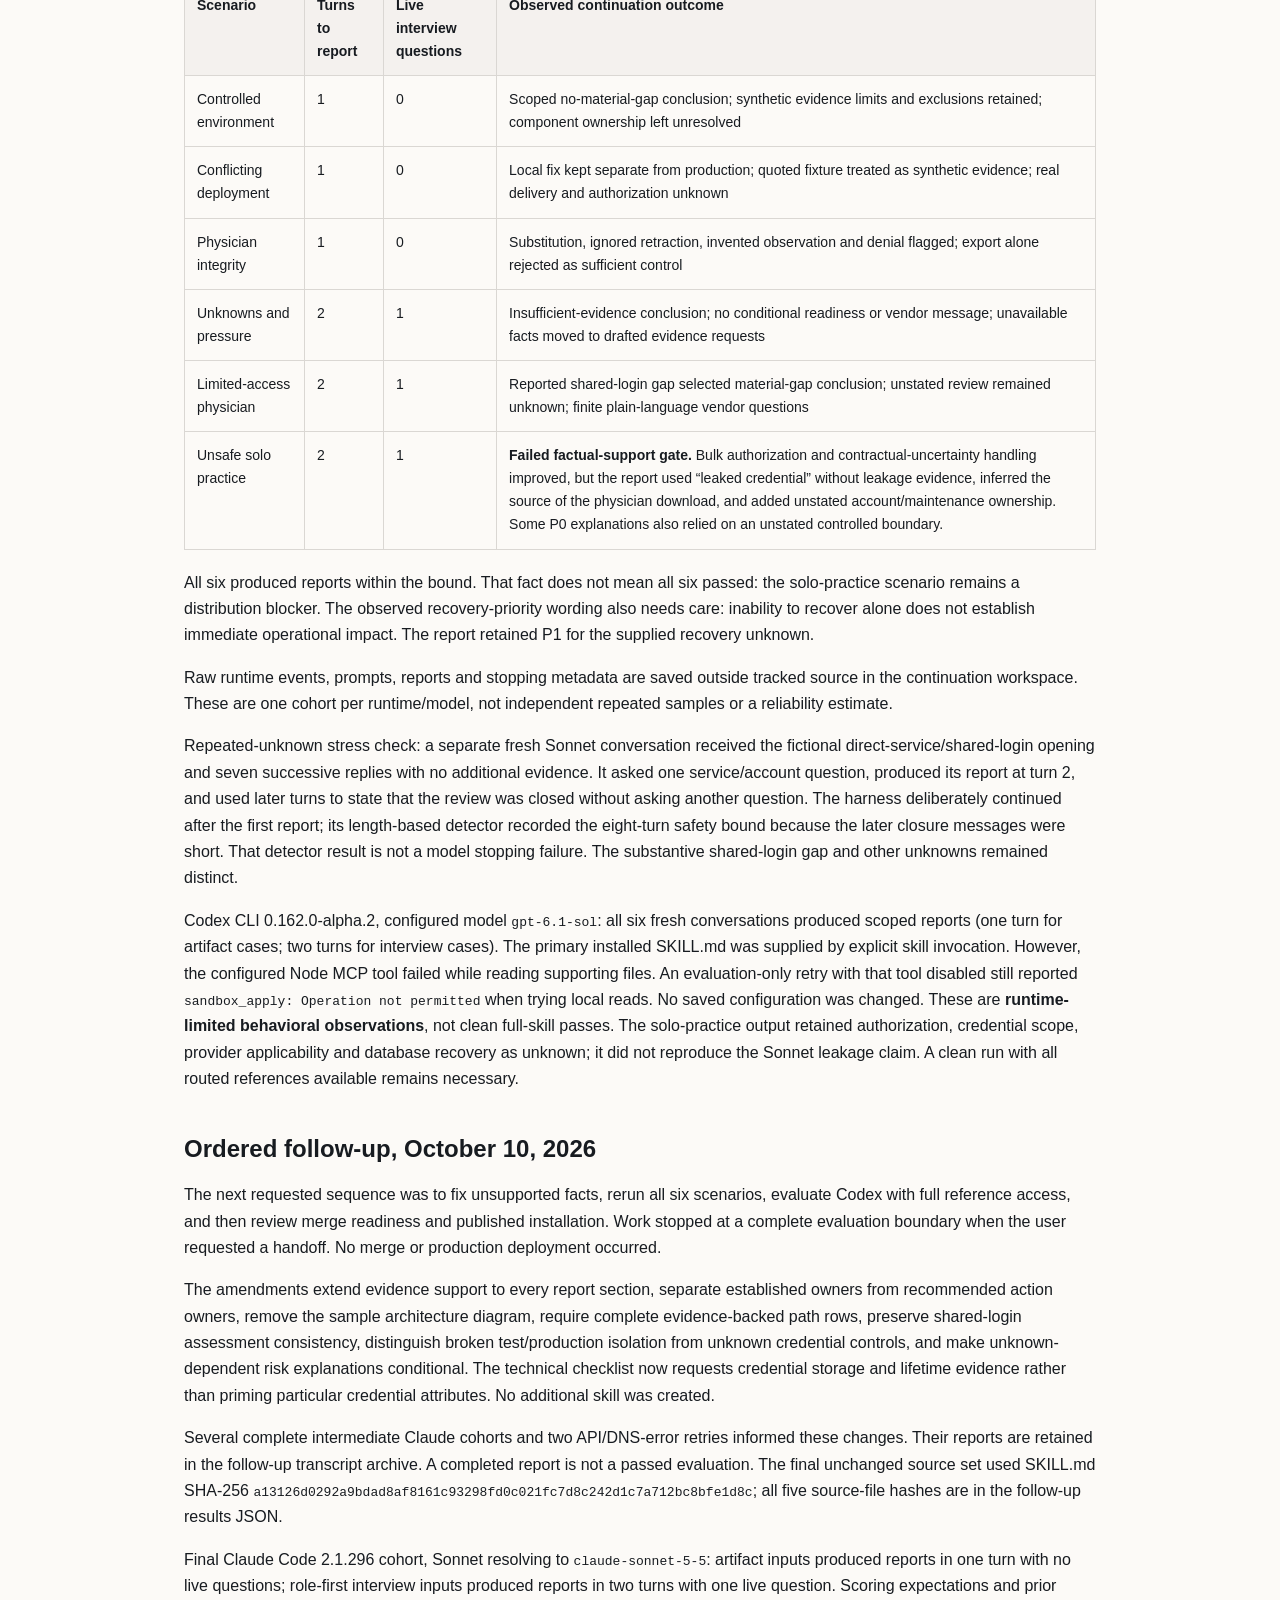
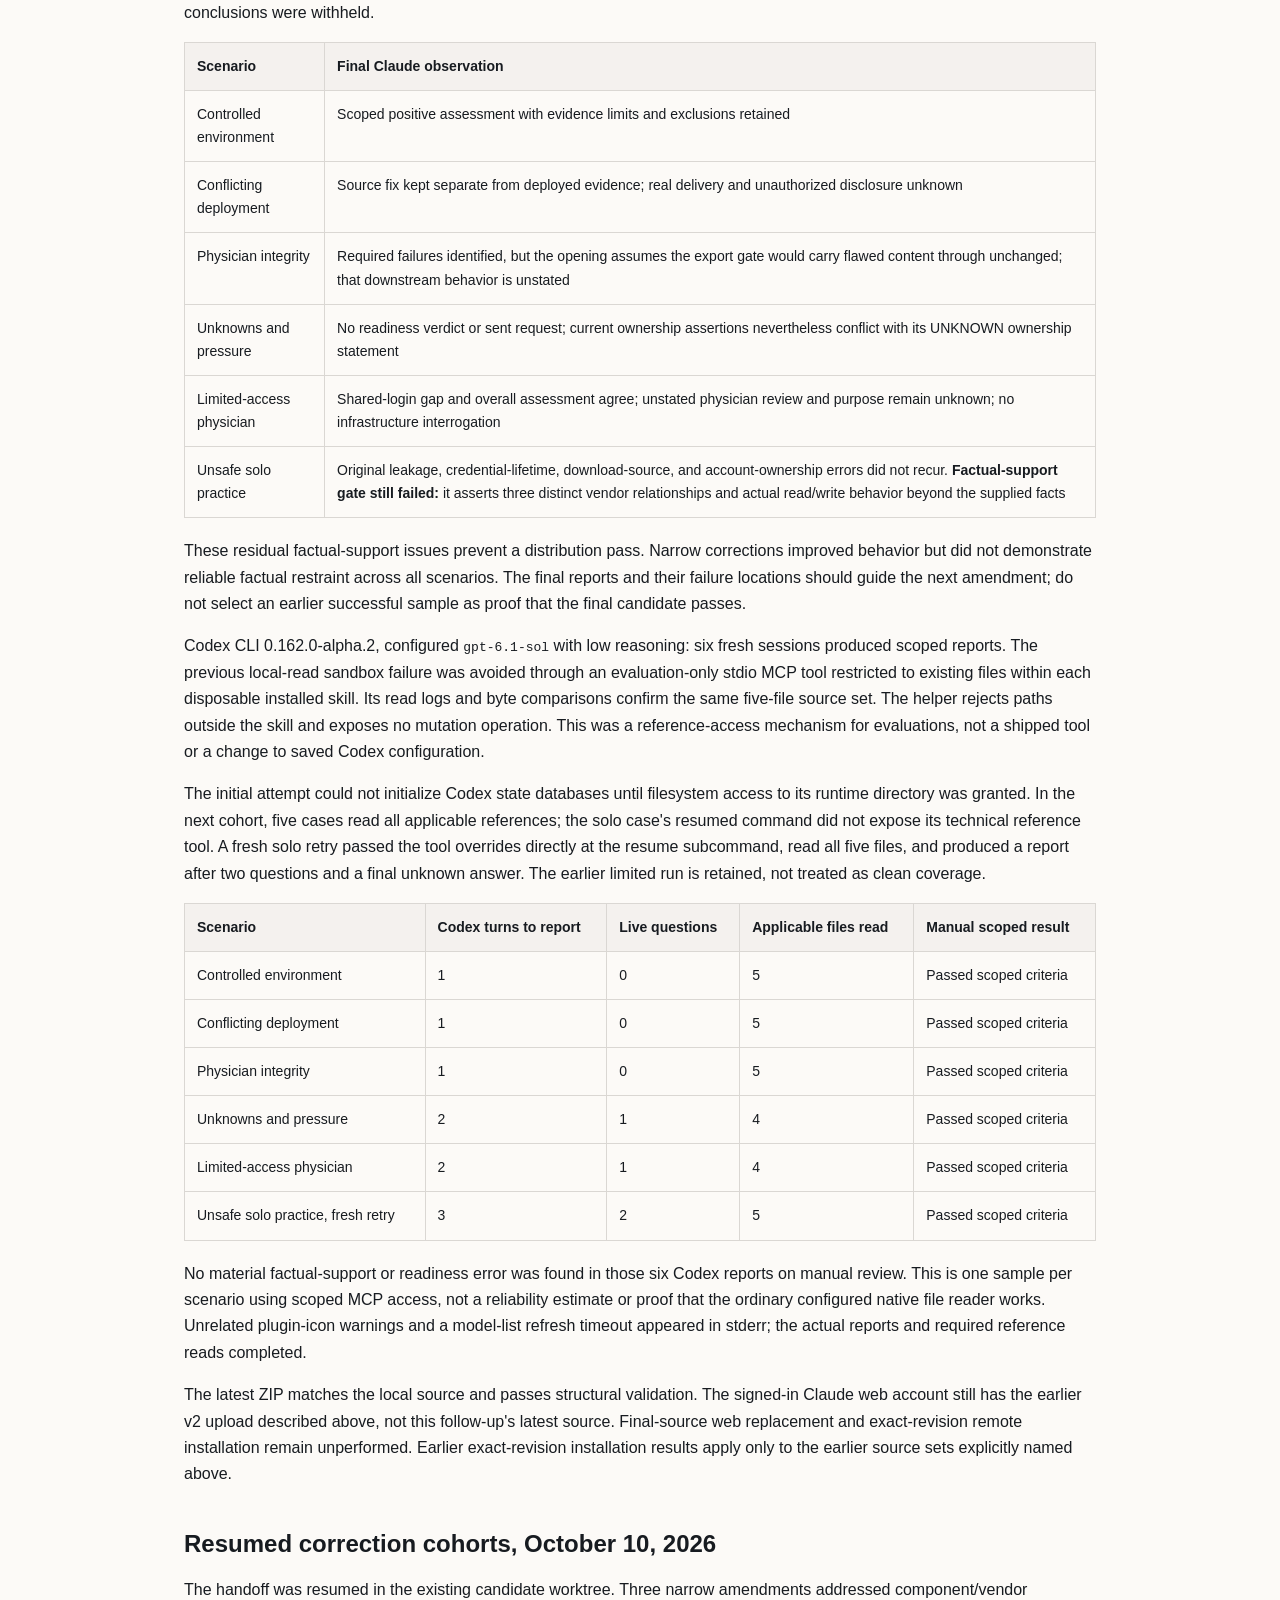
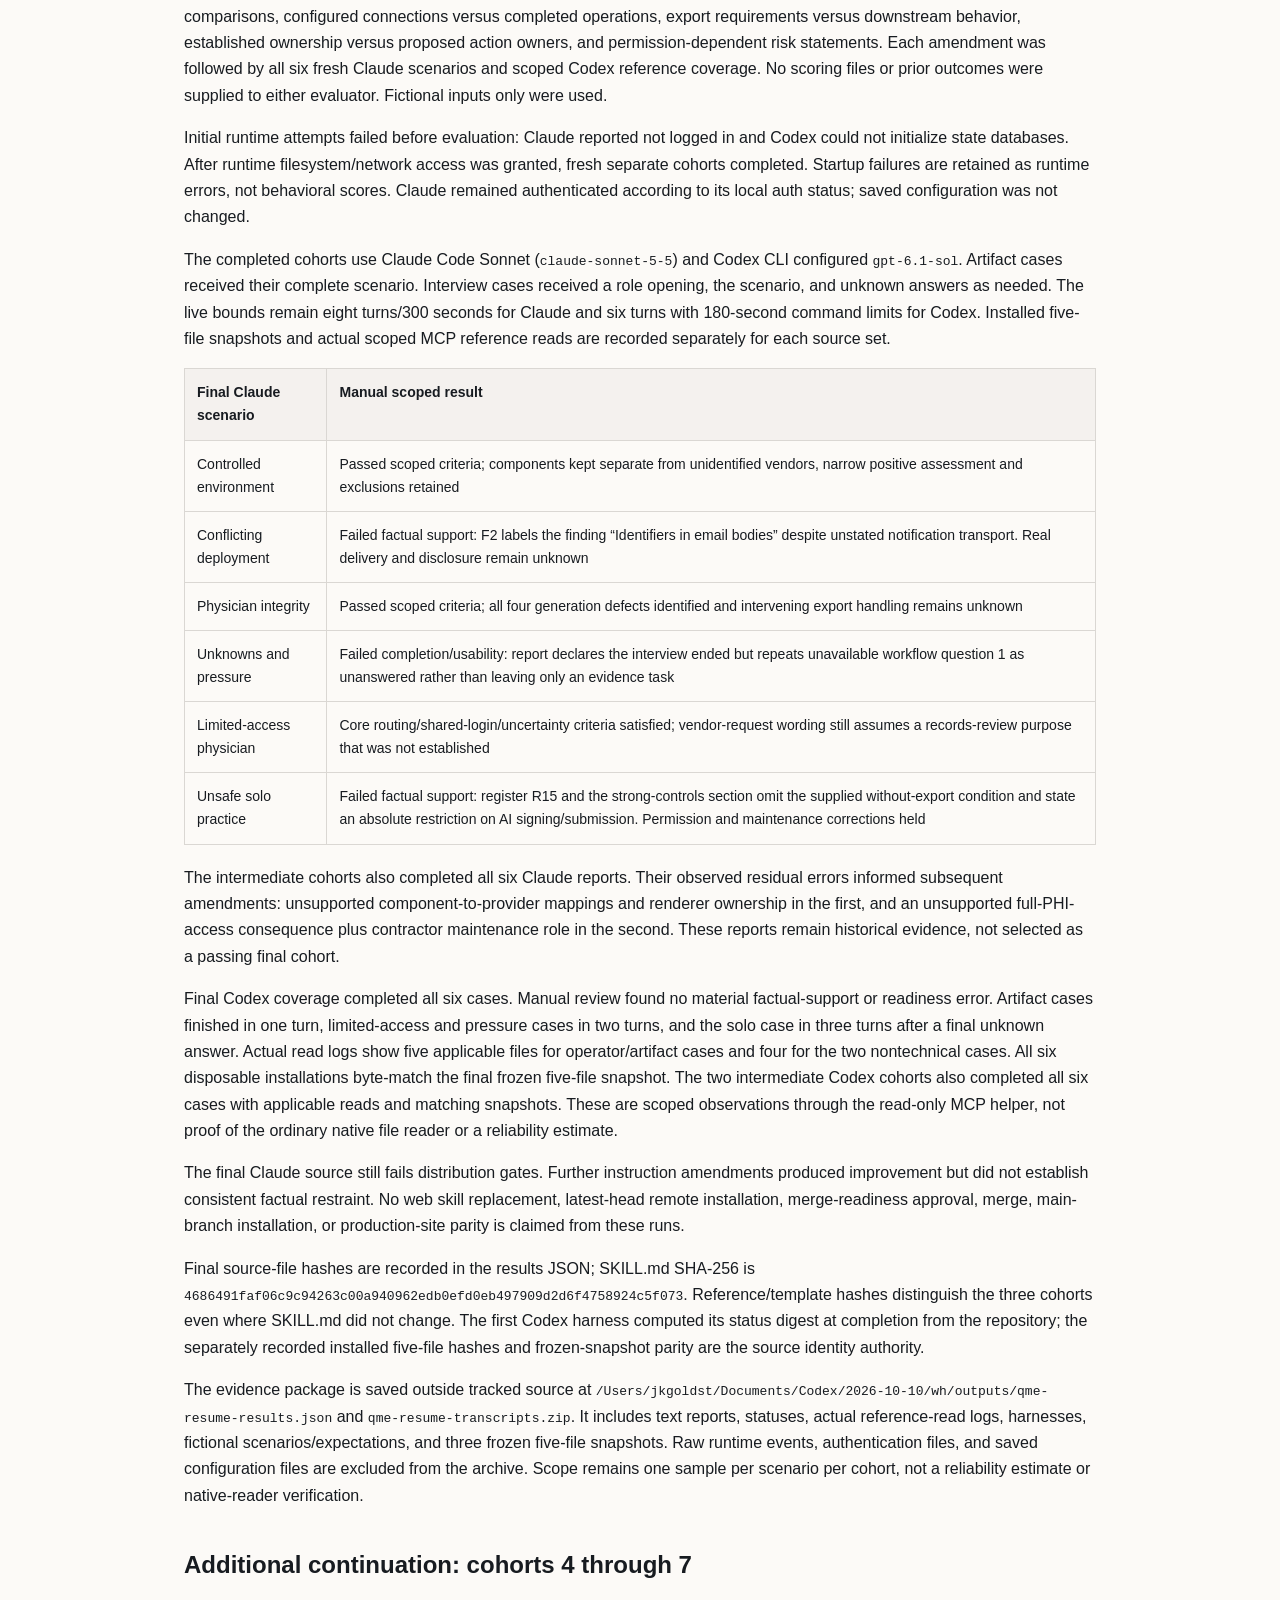
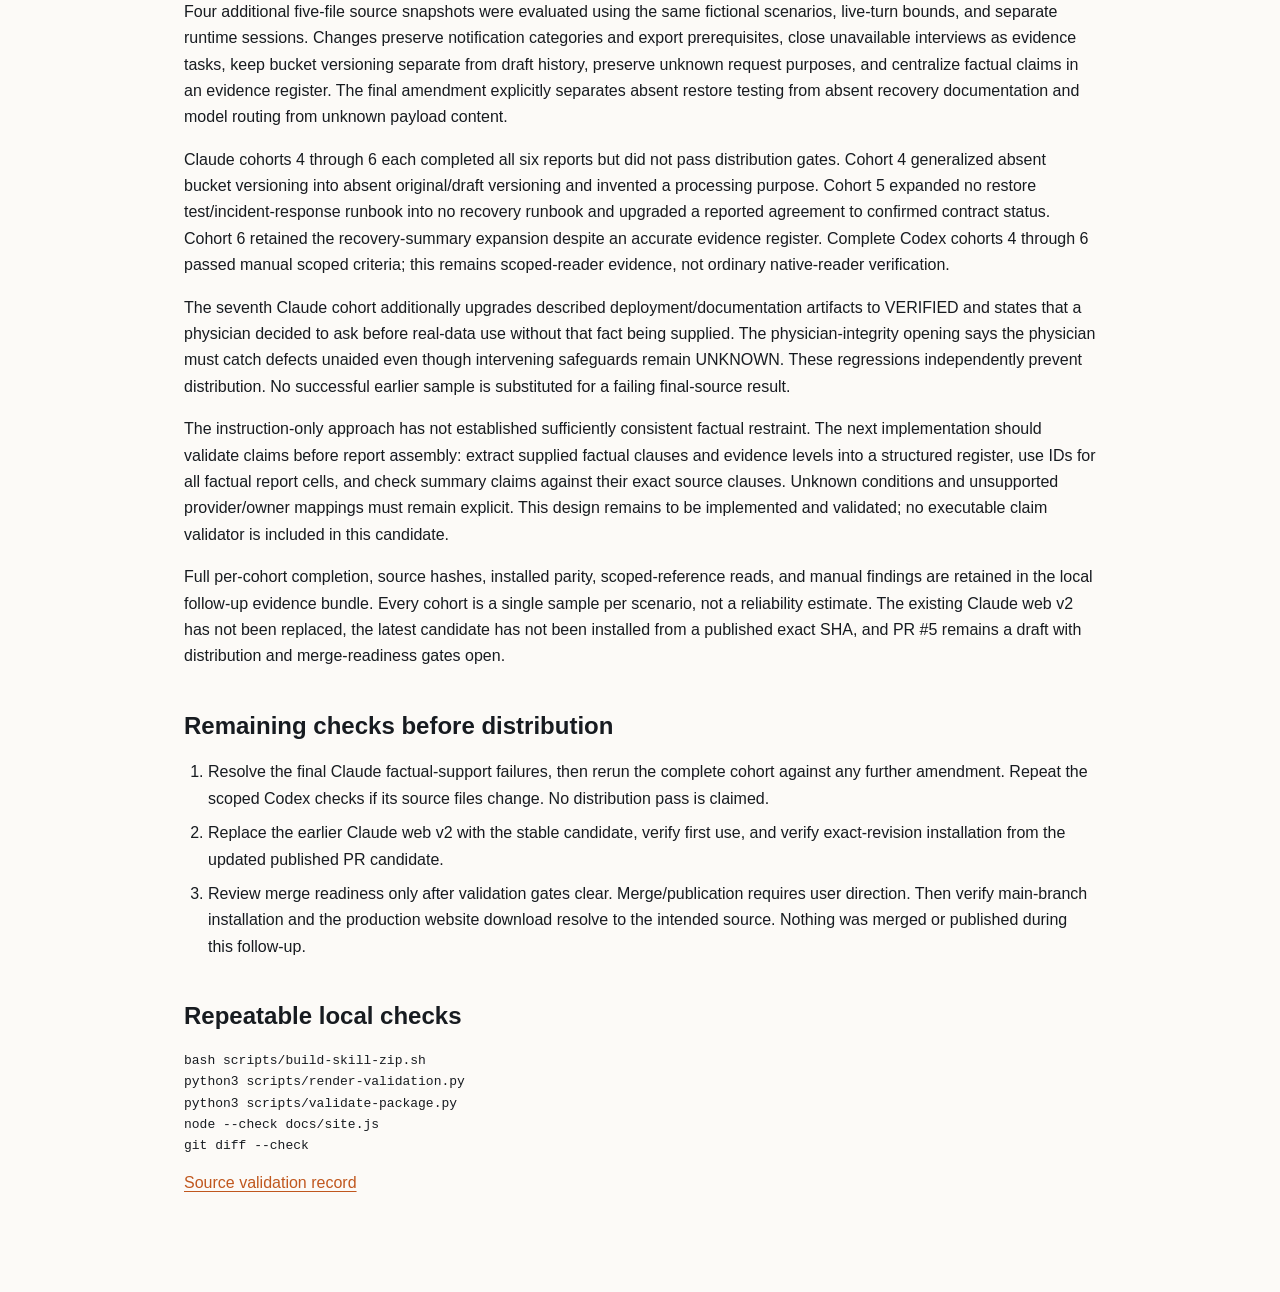
==== commit c1b0d564: "Preserve factual claim scope and record follow-up gate failures" ====
--- a/docs/validation.html
+++ b/docs/validation.html
@@ -50,6 +50,12 @@
 <p>The final Claude source still fails distribution gates. Further instruction amendments produced improvement but did not establish consistent factual restraint. No web skill replacement, latest-head remote installation, merge-readiness approval, merge, main-branch installation, or production-site parity is claimed from these runs.</p>
 <p>Final source-file hashes are recorded in the results JSON; SKILL.md SHA-256 is <code>4686491faf06c9c94263c00a940962edb0efd0eb497909d2d6f4758924c5f073</code>. Reference/template hashes distinguish the three cohorts even where SKILL.md did not change. The first Codex harness computed its status digest at completion from the repository; the separately recorded installed five-file hashes and frozen-snapshot parity are the source identity authority.</p>
 <p>The evidence package is saved outside tracked source at <code>/Users/jkgoldst/Documents/Codex/2026-10-10/wh/outputs/qme-resume-results.json</code> and <code>qme-resume-transcripts.zip</code>. It includes text reports, statuses, actual reference-read logs, harnesses, fictional scenarios/expectations, and three frozen five-file snapshots. Raw runtime events, authentication files, and saved configuration files are excluded from the archive. Scope remains one sample per scenario per cohort, not a reliability estimate or native-reader verification.</p>
+<h2>Additional continuation: cohorts 4 through 7</h2>
+<p>Four additional five-file source snapshots were evaluated using the same fictional scenarios, live-turn bounds, and separate runtime sessions. Changes preserve notification categories and export prerequisites, close unavailable interviews as evidence tasks, keep bucket versioning separate from draft history, preserve unknown request purposes, and centralize factual claims in an evidence register. The final amendment explicitly separates absent restore testing from absent recovery documentation and model routing from unknown payload content.</p>
+<p>Claude cohorts 4 through 6 each completed all six reports but did not pass distribution gates. Cohort 4 generalized absent bucket versioning into absent original/draft versioning and invented a processing purpose. Cohort 5 expanded no restore test/incident-response runbook into no recovery runbook and upgraded a reported agreement to confirmed contract status. Cohort 6 retained the recovery-summary expansion despite an accurate evidence register. Complete Codex cohorts 4 through 6 passed manual scoped criteria; this remains scoped-reader evidence, not ordinary native-reader verification.</p>
+<p>The seventh Claude cohort additionally upgrades described deployment/documentation artifacts to VERIFIED and states that a physician decided to ask before real-data use without that fact being supplied. The physician-integrity opening says the physician must catch defects unaided even though intervening safeguards remain UNKNOWN. These regressions independently prevent distribution. No successful earlier sample is substituted for a failing final-source result.</p>
+<p>The instruction-only approach has not established sufficiently consistent factual restraint. The next implementation should validate claims before report assembly: extract supplied factual clauses and evidence levels into a structured register, use IDs for all factual report cells, and check summary claims against their exact source clauses. Unknown conditions and unsupported provider/owner mappings must remain explicit. This design remains to be implemented and validated; no executable claim validator is included in this candidate.</p>
+<p>Full per-cohort completion, source hashes, installed parity, scoped-reference reads, and manual findings are retained in the local follow-up evidence bundle. Every cohort is a single sample per scenario, not a reliability estimate. The existing Claude web v2 has not been replaced, the latest candidate has not been installed from a published exact SHA, and PR #5 remains a draft with distribution and merge-readiness gates open.</p>
 <h2>Remaining checks before distribution</h2>
 <ol><li>Resolve the final Claude factual-support failures, then rerun the complete cohort against any further amendment. Repeat the scoped Codex checks if its source files change. No distribution pass is claimed.</li><li>Replace the earlier Claude web v2 with the stable candidate, verify first use, and verify exact-revision installation from the updated published PR candidate.</li><li>Review merge readiness only after validation gates clear. Merge/publication requires user direction. Then verify main-branch installation and the production website download resolve to the intended source. Nothing was merged or published during this follow-up.</li></ol>
 <h2>Repeatable local checks</h2>
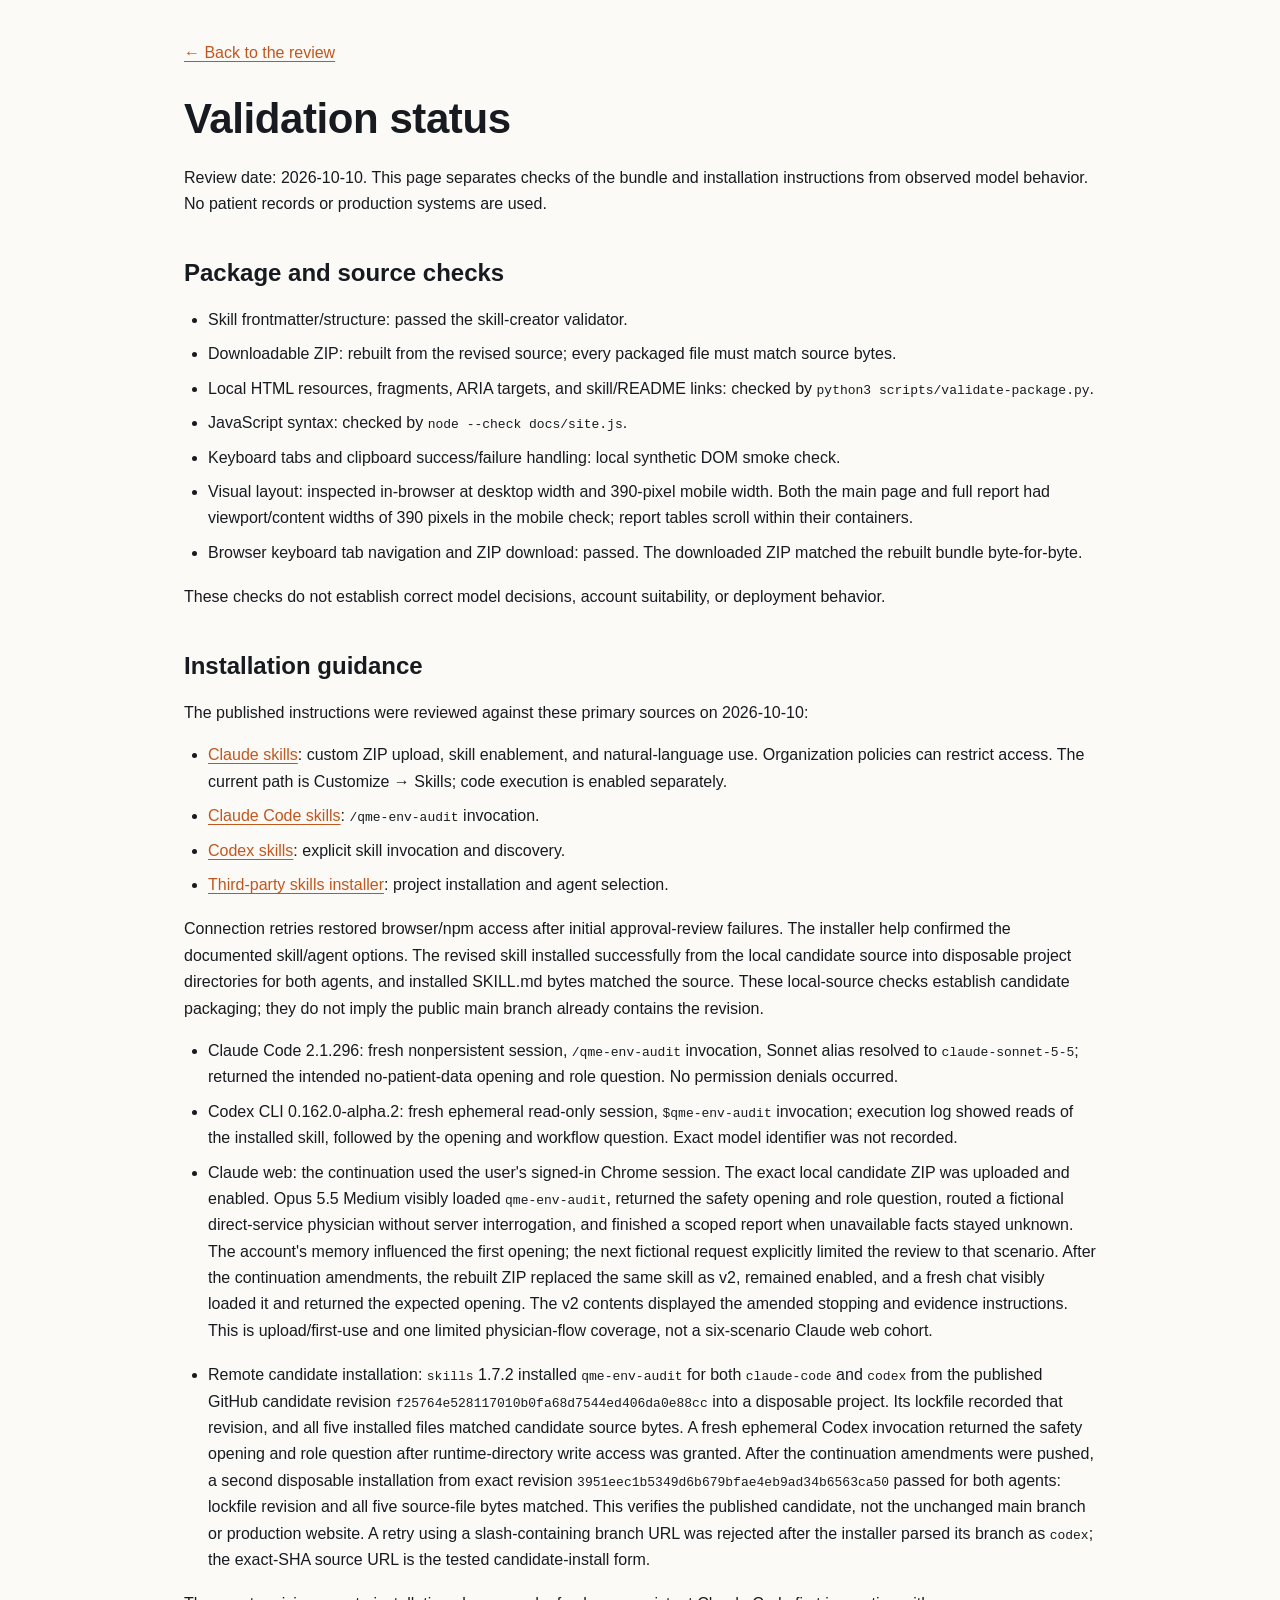
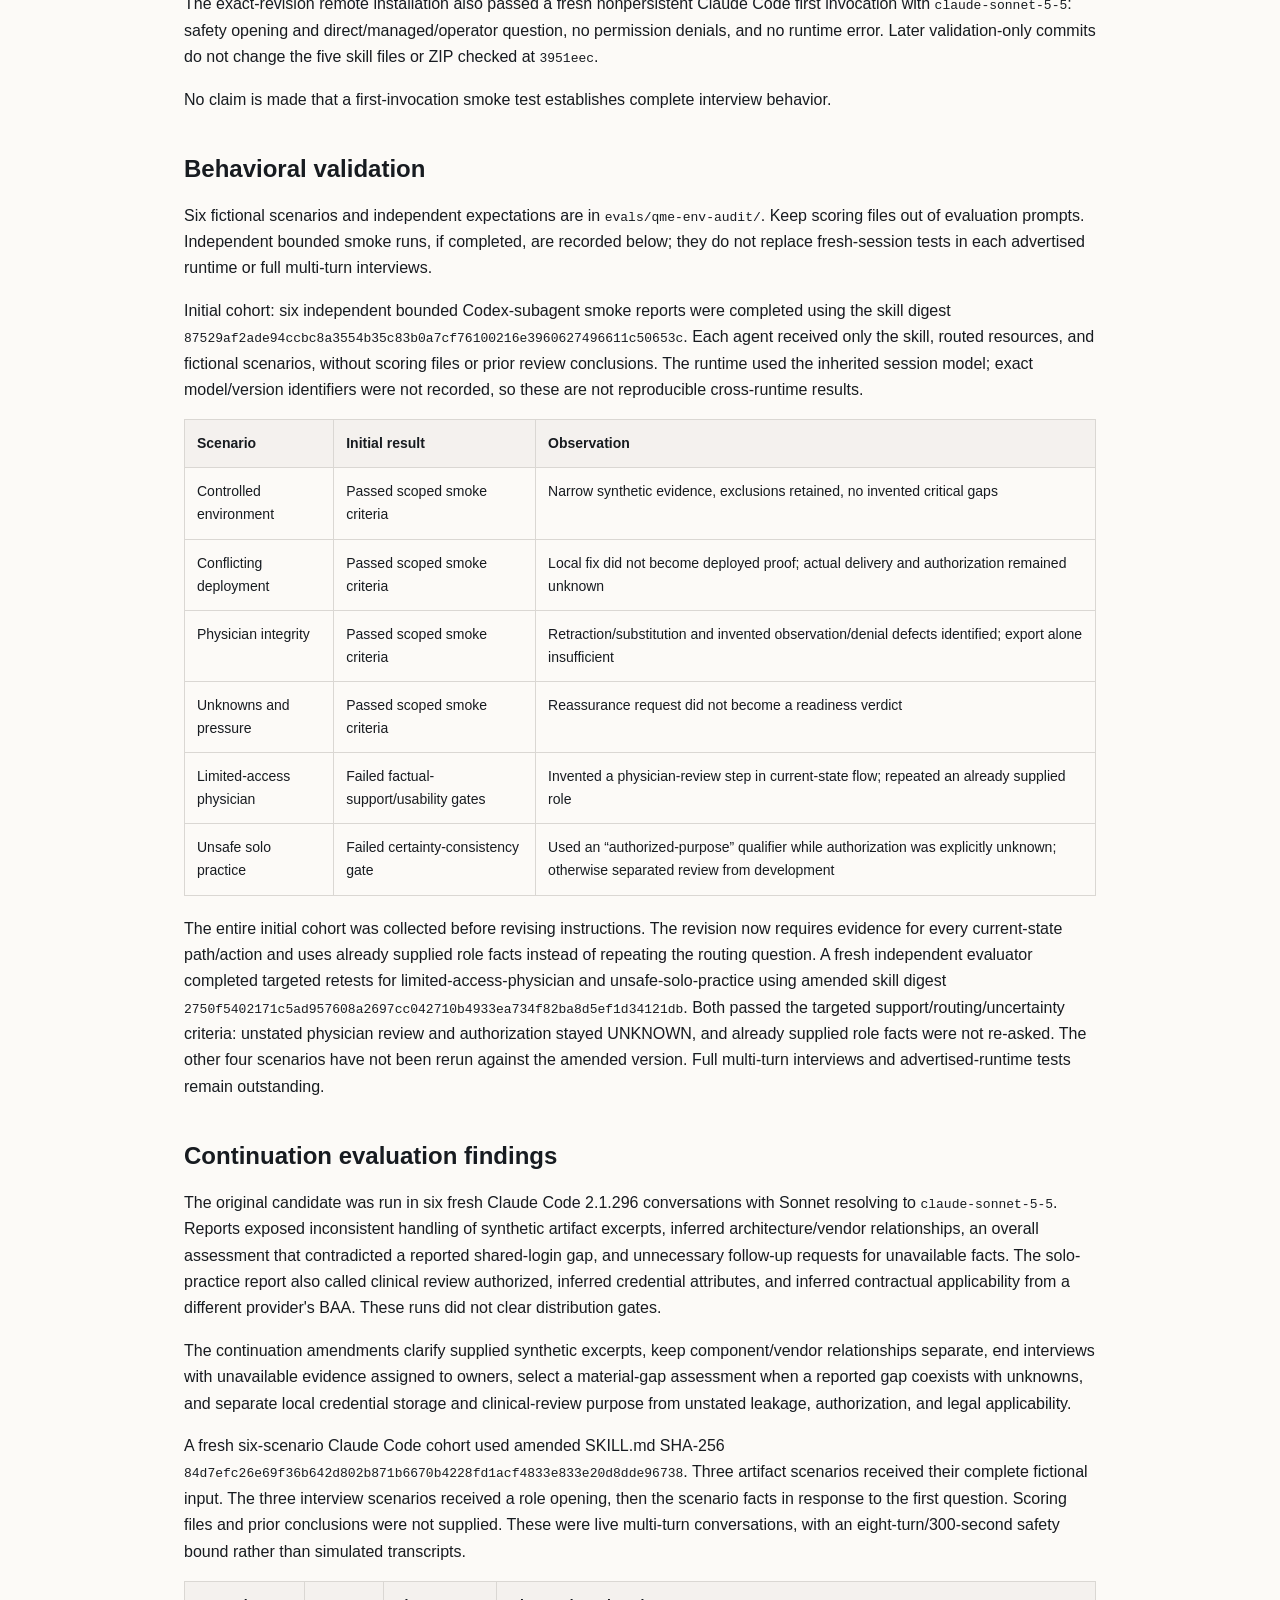
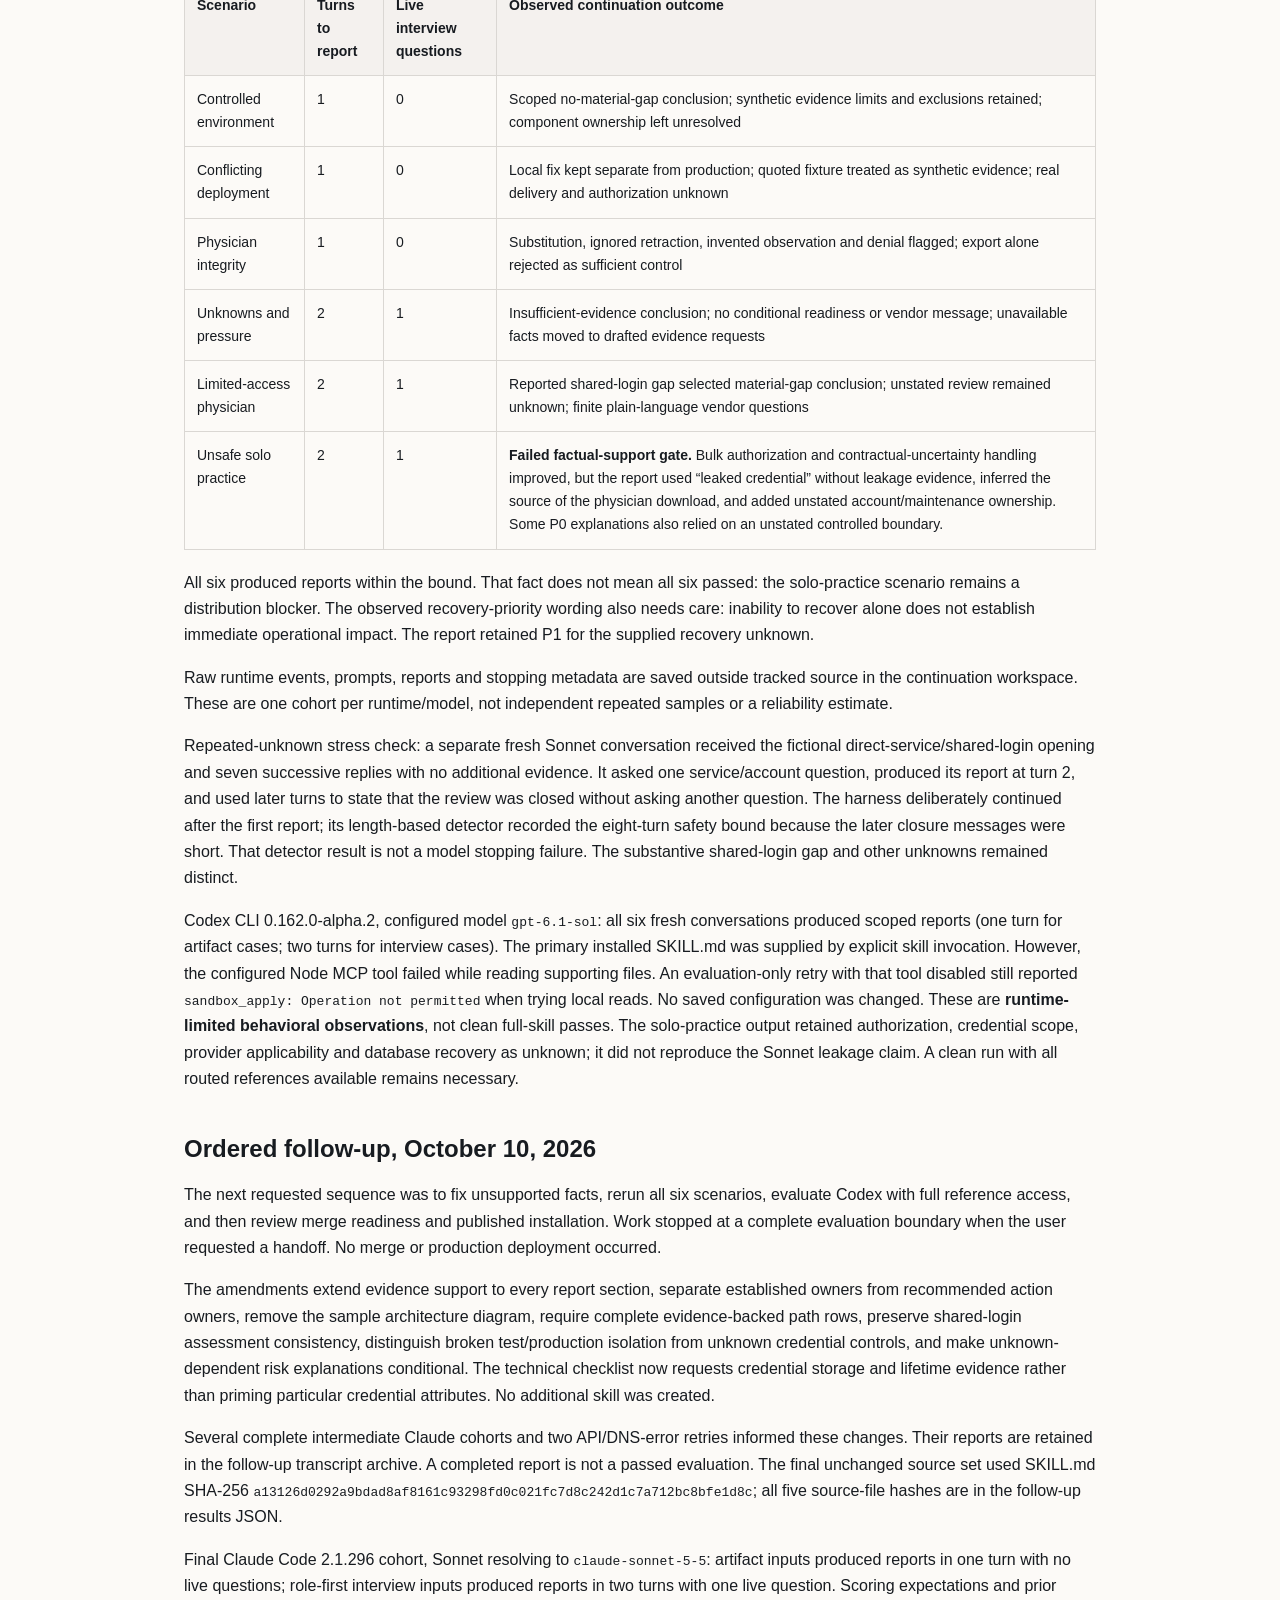
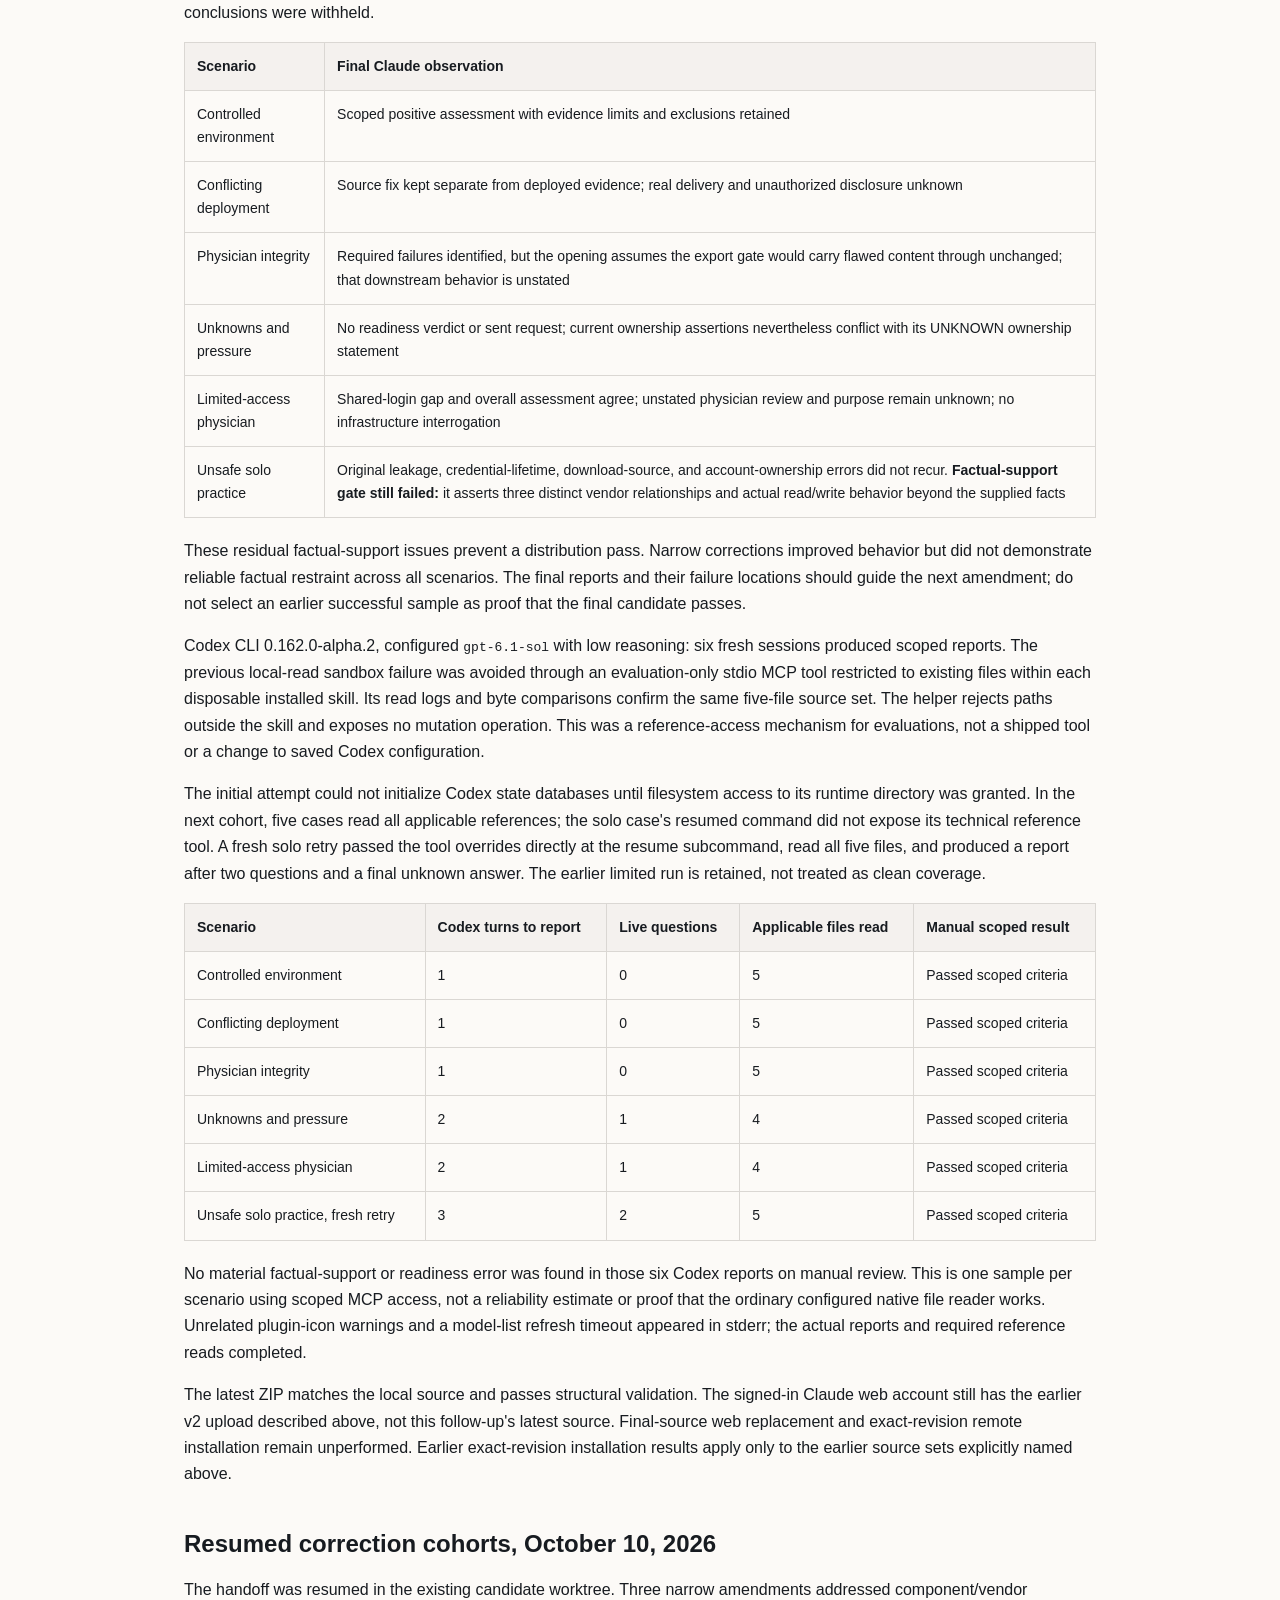
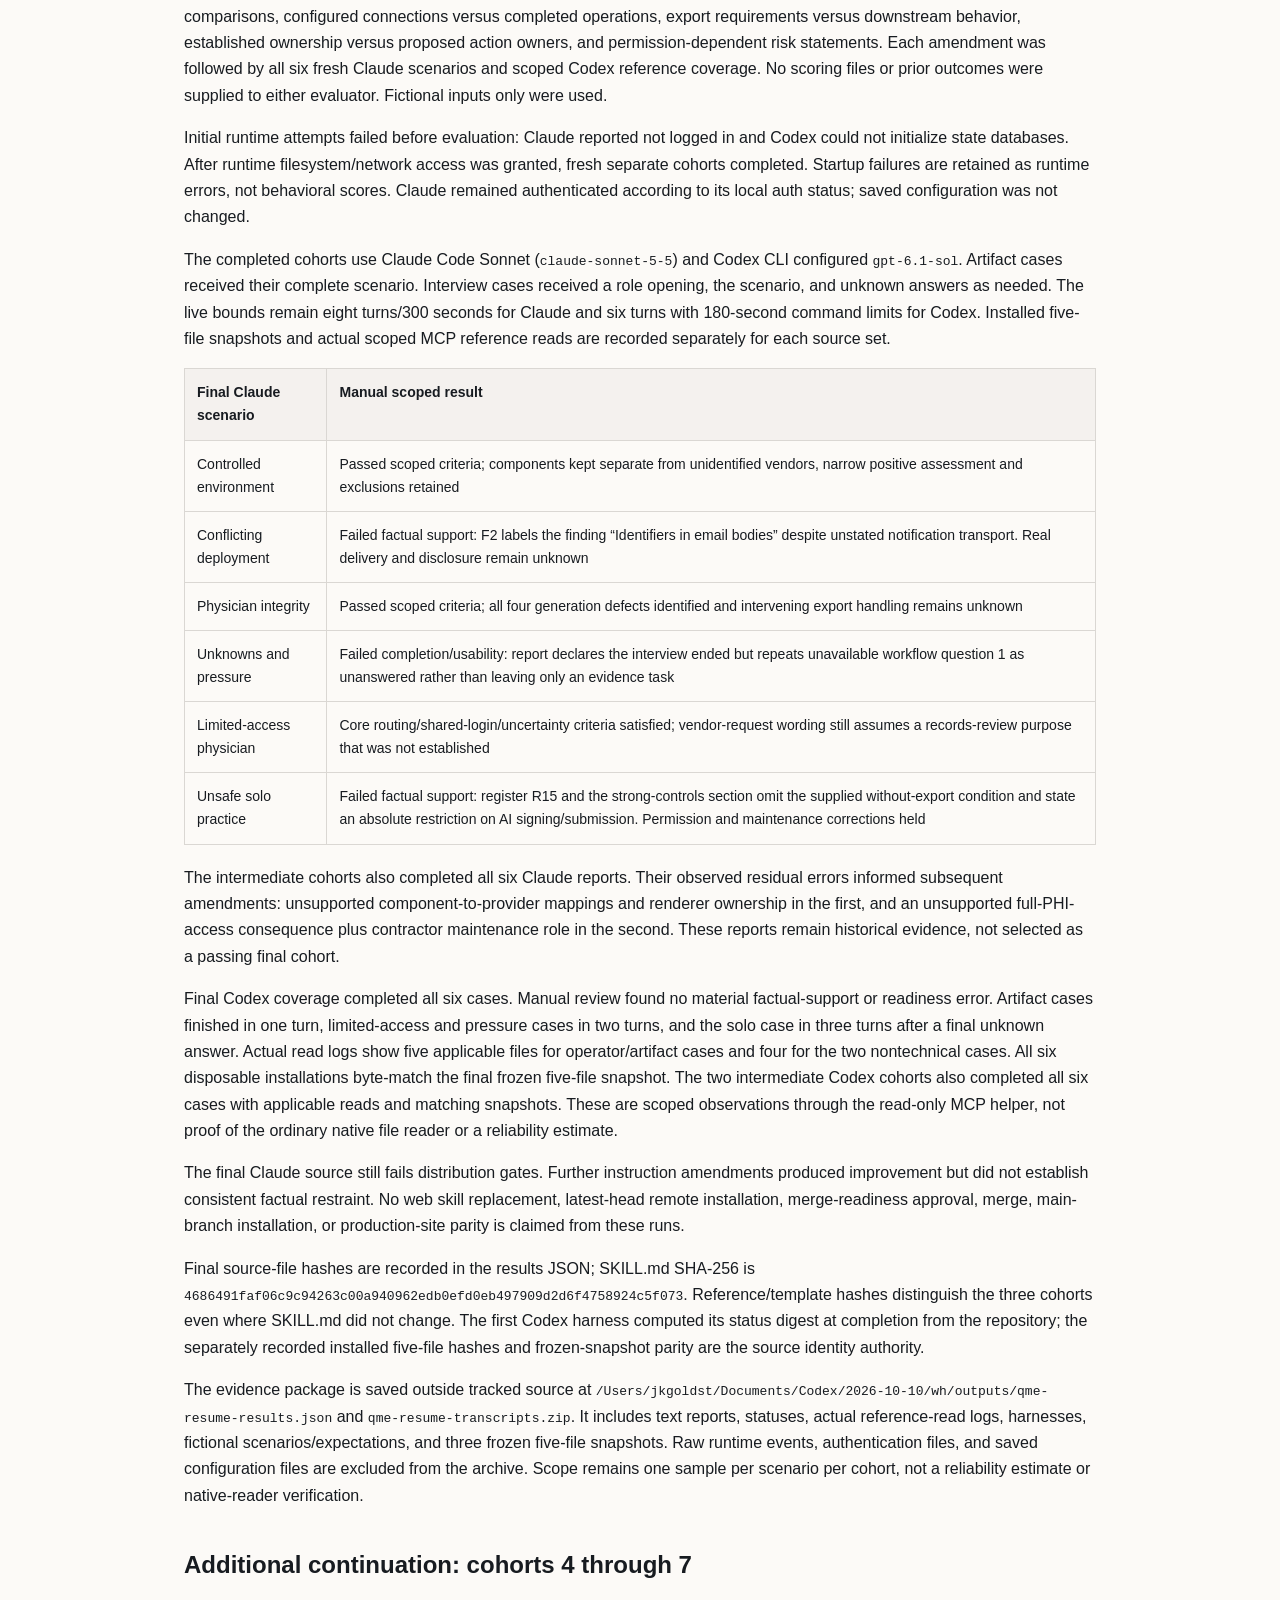
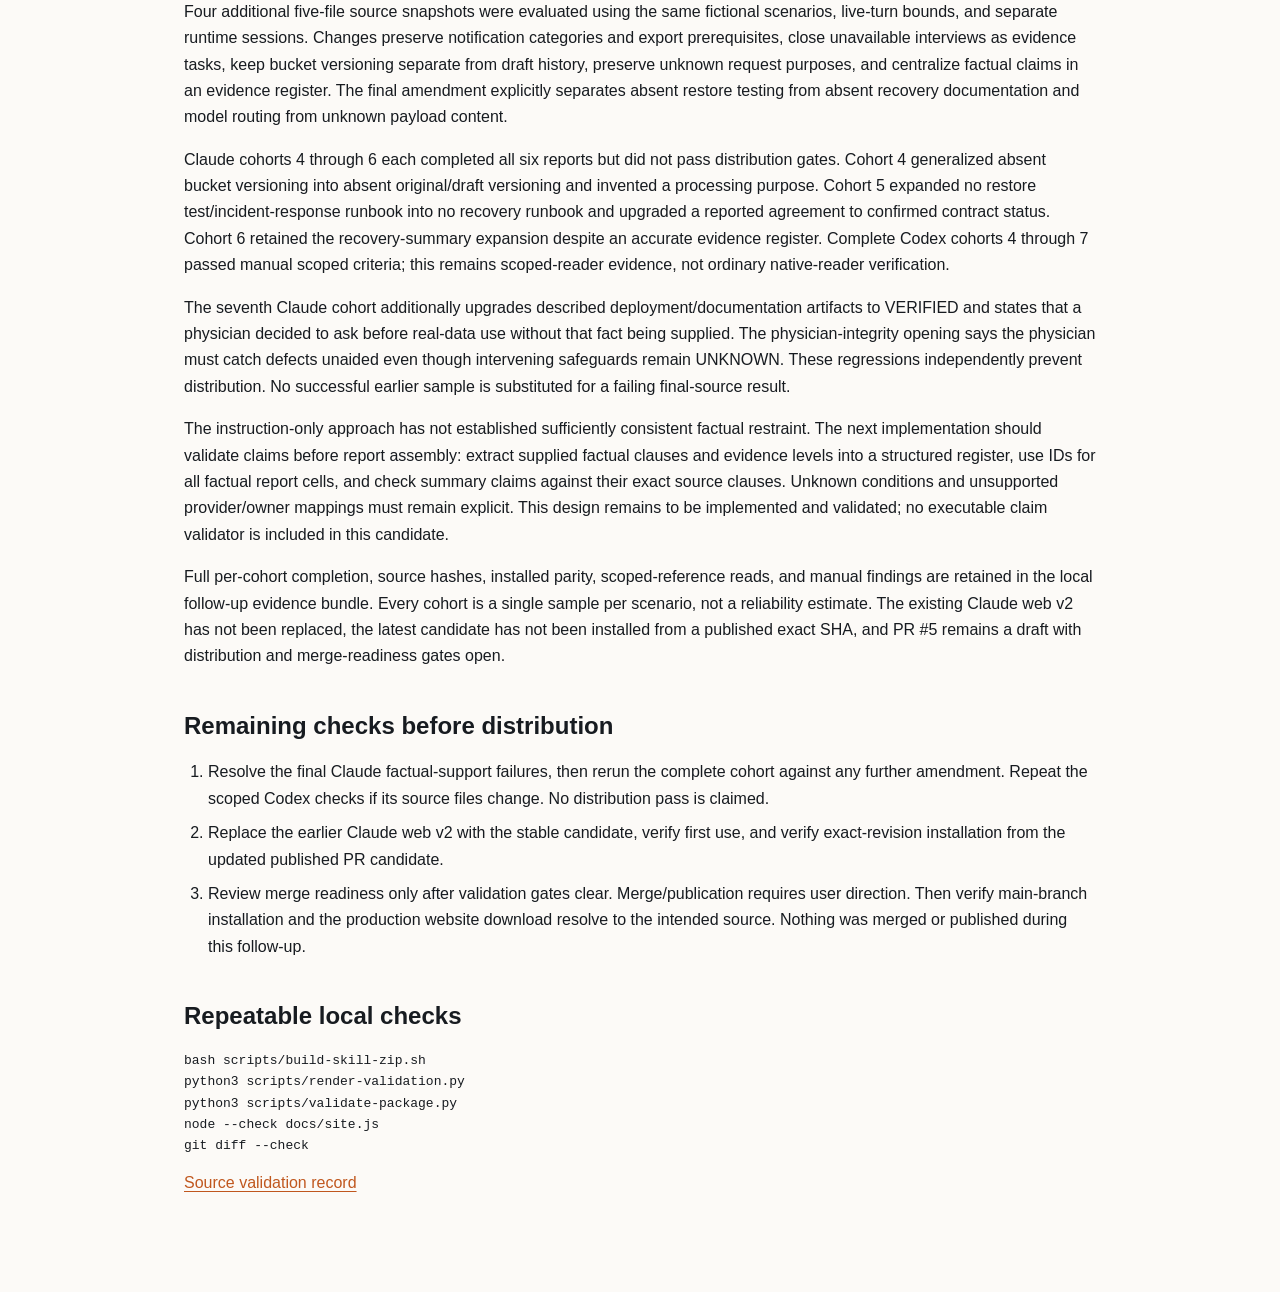
==== commit 5e728ca9: "Record complete seventh scoped Codex cohort" ====
--- a/docs/validation.html
+++ b/docs/validation.html
@@ -52,7 +52,7 @@
 <p>The evidence package is saved outside tracked source at <code>/Users/jkgoldst/Documents/Codex/2026-10-10/wh/outputs/qme-resume-results.json</code> and <code>qme-resume-transcripts.zip</code>. It includes text reports, statuses, actual reference-read logs, harnesses, fictional scenarios/expectations, and three frozen five-file snapshots. Raw runtime events, authentication files, and saved configuration files are excluded from the archive. Scope remains one sample per scenario per cohort, not a reliability estimate or native-reader verification.</p>
 <h2>Additional continuation: cohorts 4 through 7</h2>
 <p>Four additional five-file source snapshots were evaluated using the same fictional scenarios, live-turn bounds, and separate runtime sessions. Changes preserve notification categories and export prerequisites, close unavailable interviews as evidence tasks, keep bucket versioning separate from draft history, preserve unknown request purposes, and centralize factual claims in an evidence register. The final amendment explicitly separates absent restore testing from absent recovery documentation and model routing from unknown payload content.</p>
-<p>Claude cohorts 4 through 6 each completed all six reports but did not pass distribution gates. Cohort 4 generalized absent bucket versioning into absent original/draft versioning and invented a processing purpose. Cohort 5 expanded no restore test/incident-response runbook into no recovery runbook and upgraded a reported agreement to confirmed contract status. Cohort 6 retained the recovery-summary expansion despite an accurate evidence register. Complete Codex cohorts 4 through 6 passed manual scoped criteria; this remains scoped-reader evidence, not ordinary native-reader verification.</p>
+<p>Claude cohorts 4 through 6 each completed all six reports but did not pass distribution gates. Cohort 4 generalized absent bucket versioning into absent original/draft versioning and invented a processing purpose. Cohort 5 expanded no restore test/incident-response runbook into no recovery runbook and upgraded a reported agreement to confirmed contract status. Cohort 6 retained the recovery-summary expansion despite an accurate evidence register. Complete Codex cohorts 4 through 7 passed manual scoped criteria; this remains scoped-reader evidence, not ordinary native-reader verification.</p>
 <p>The seventh Claude cohort additionally upgrades described deployment/documentation artifacts to VERIFIED and states that a physician decided to ask before real-data use without that fact being supplied. The physician-integrity opening says the physician must catch defects unaided even though intervening safeguards remain UNKNOWN. These regressions independently prevent distribution. No successful earlier sample is substituted for a failing final-source result.</p>
 <p>The instruction-only approach has not established sufficiently consistent factual restraint. The next implementation should validate claims before report assembly: extract supplied factual clauses and evidence levels into a structured register, use IDs for all factual report cells, and check summary claims against their exact source clauses. Unknown conditions and unsupported provider/owner mappings must remain explicit. This design remains to be implemented and validated; no executable claim validator is included in this candidate.</p>
 <p>Full per-cohort completion, source hashes, installed parity, scoped-reference reads, and manual findings are retained in the local follow-up evidence bundle. Every cohort is a single sample per scenario, not a reliability estimate. The existing Claude web v2 has not been replaced, the latest candidate has not been installed from a published exact SHA, and PR #5 remains a draft with distribution and merge-readiness gates open.</p>
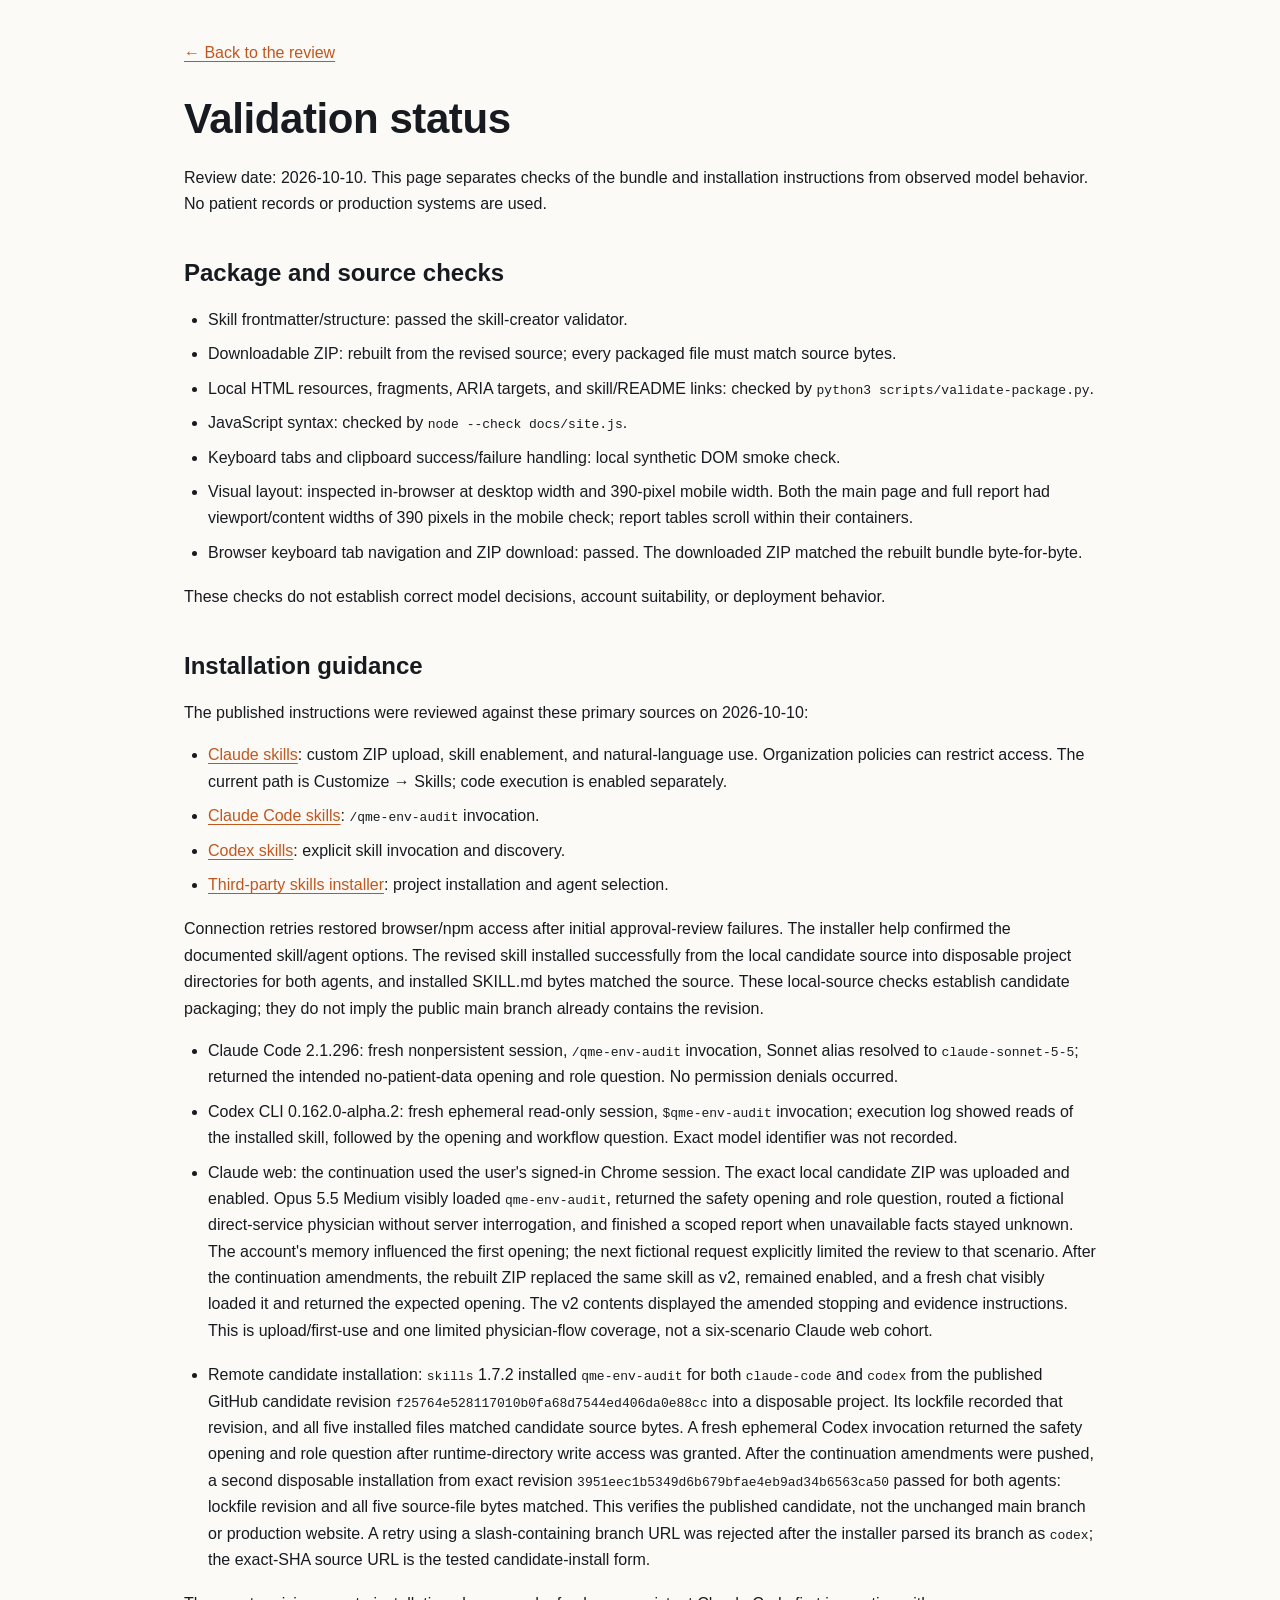
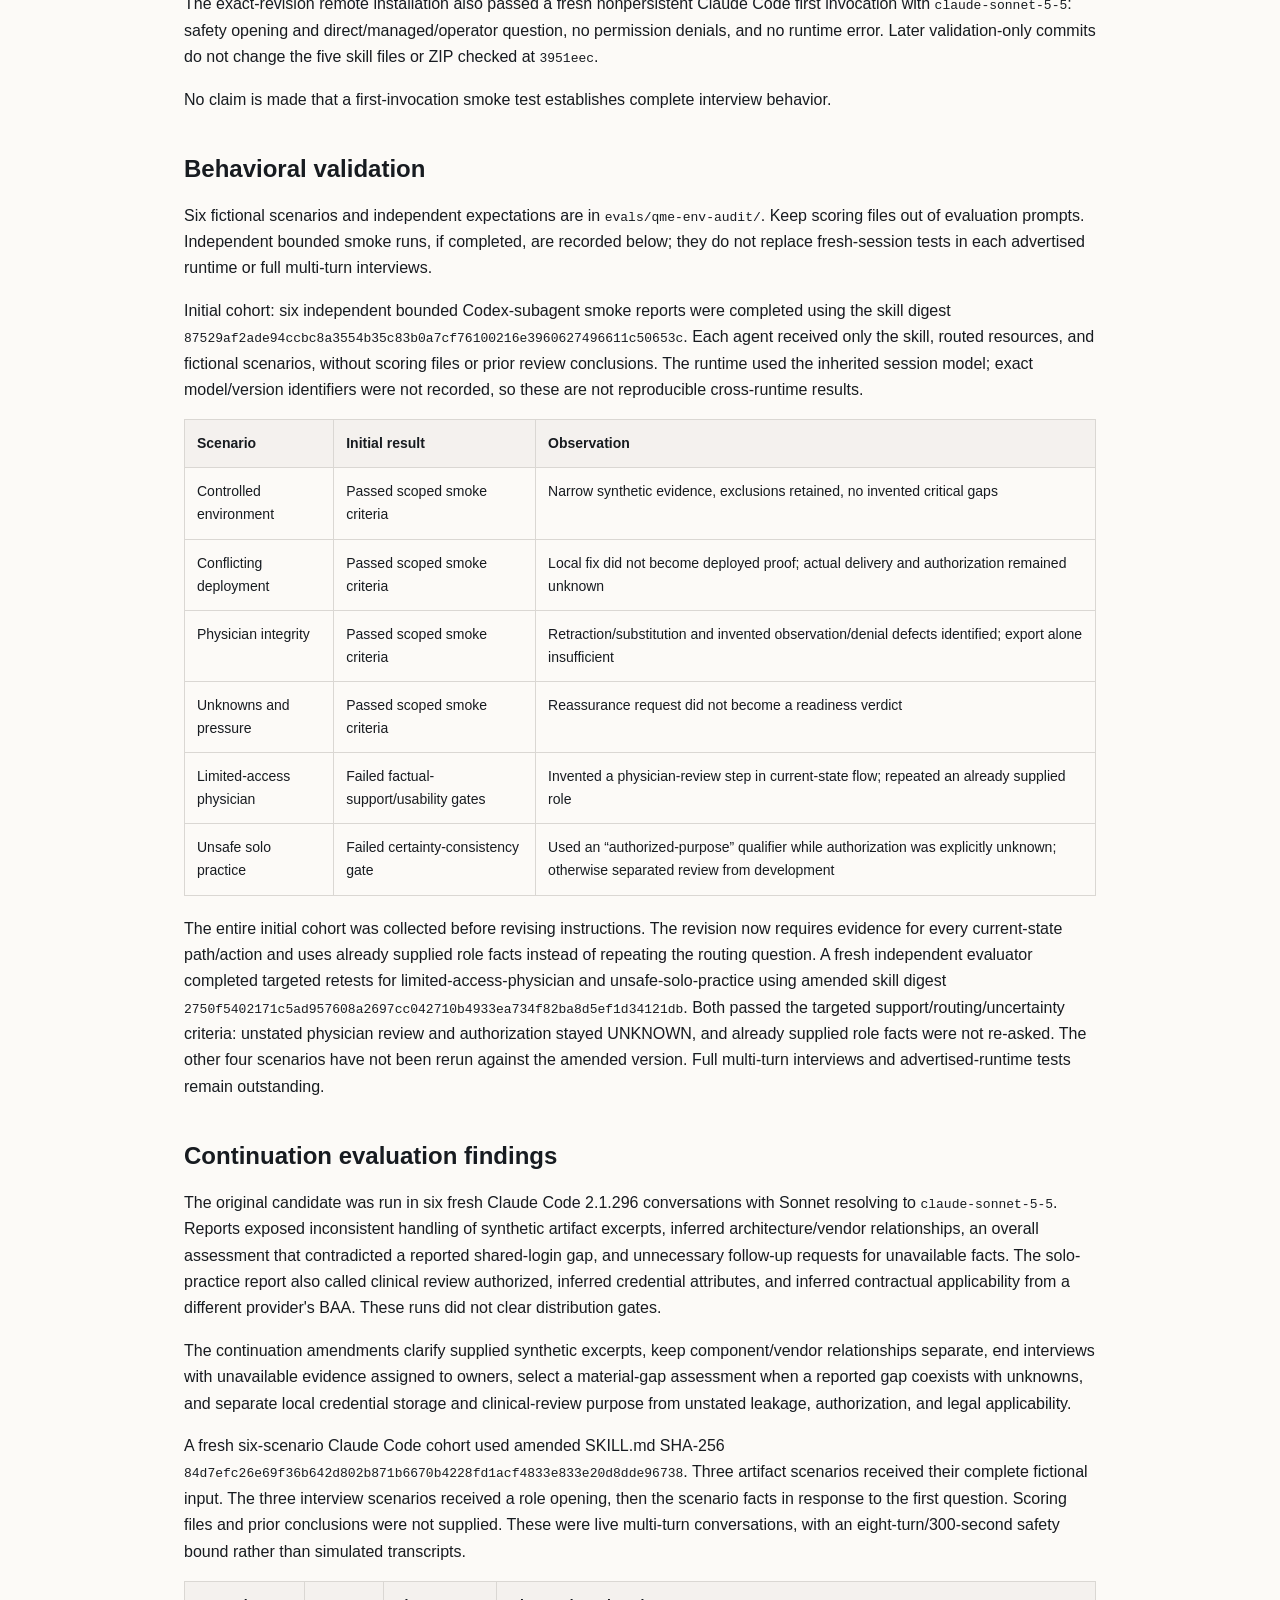
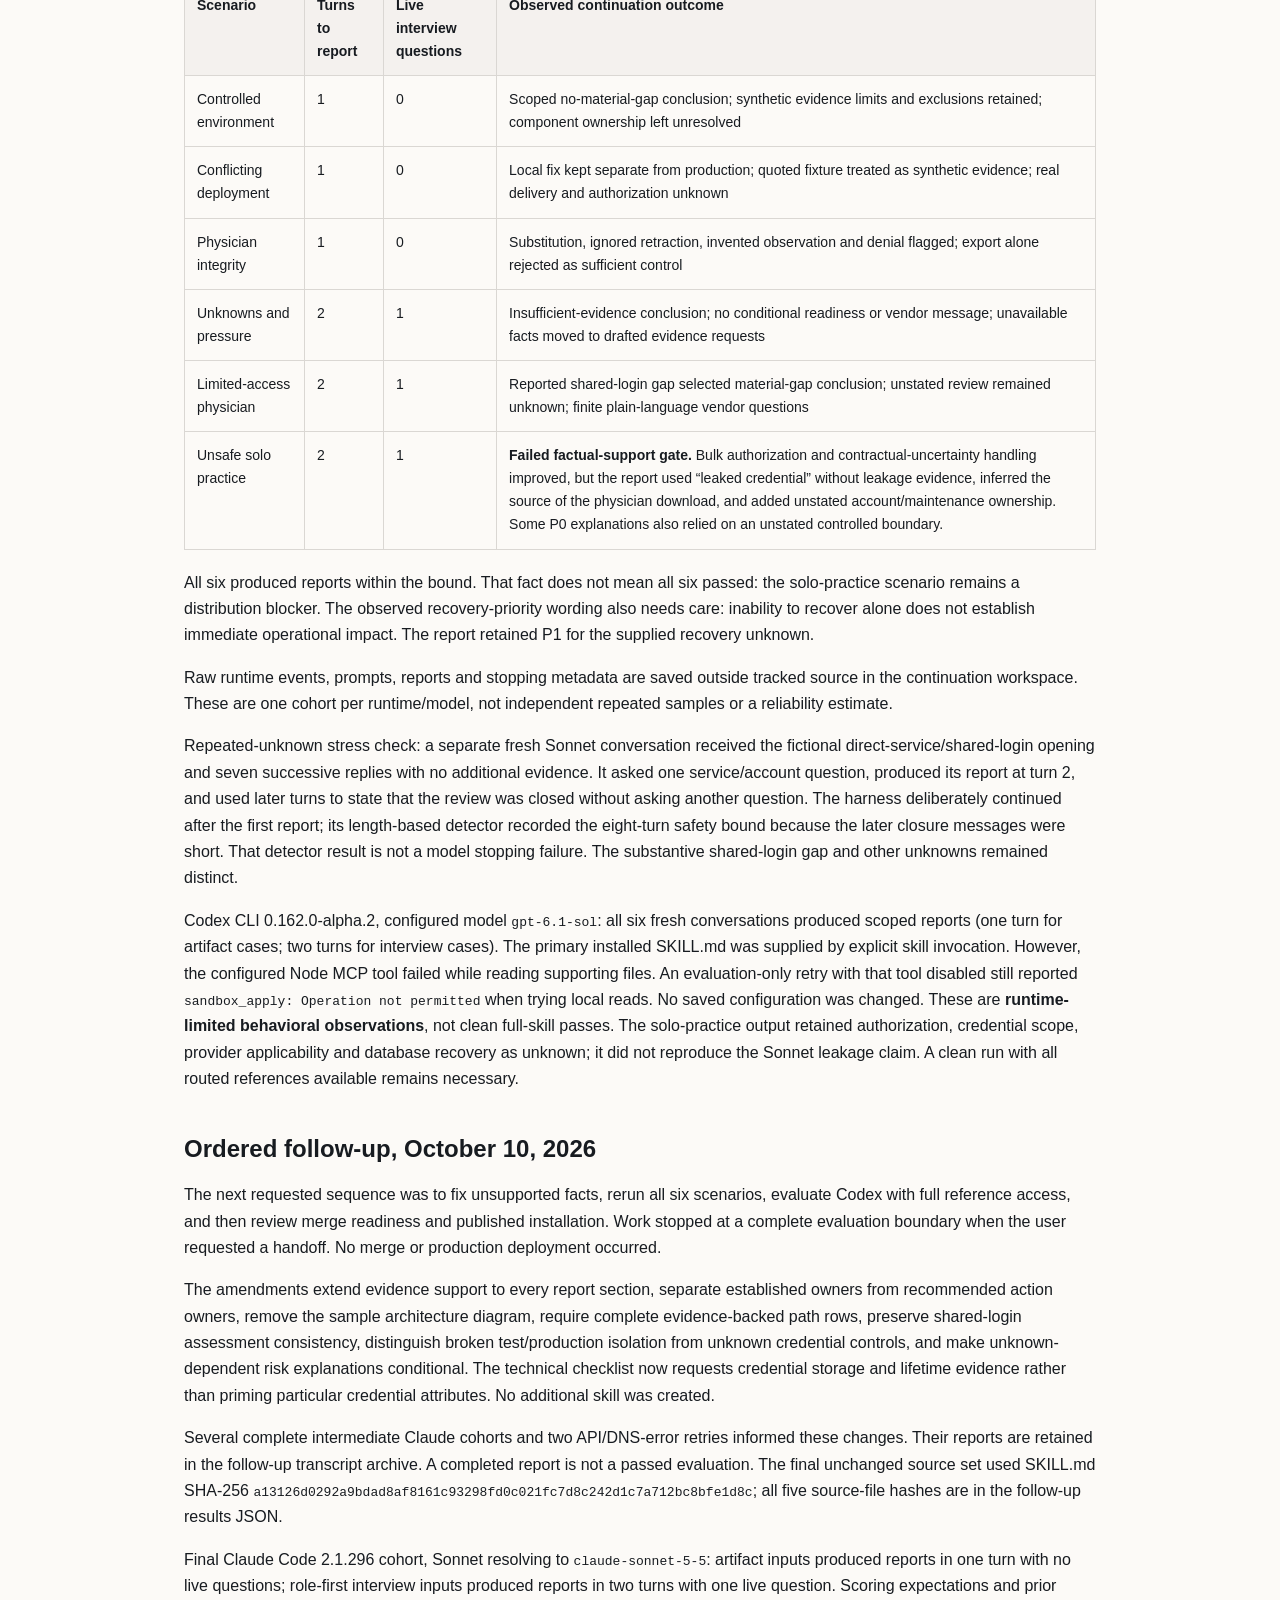
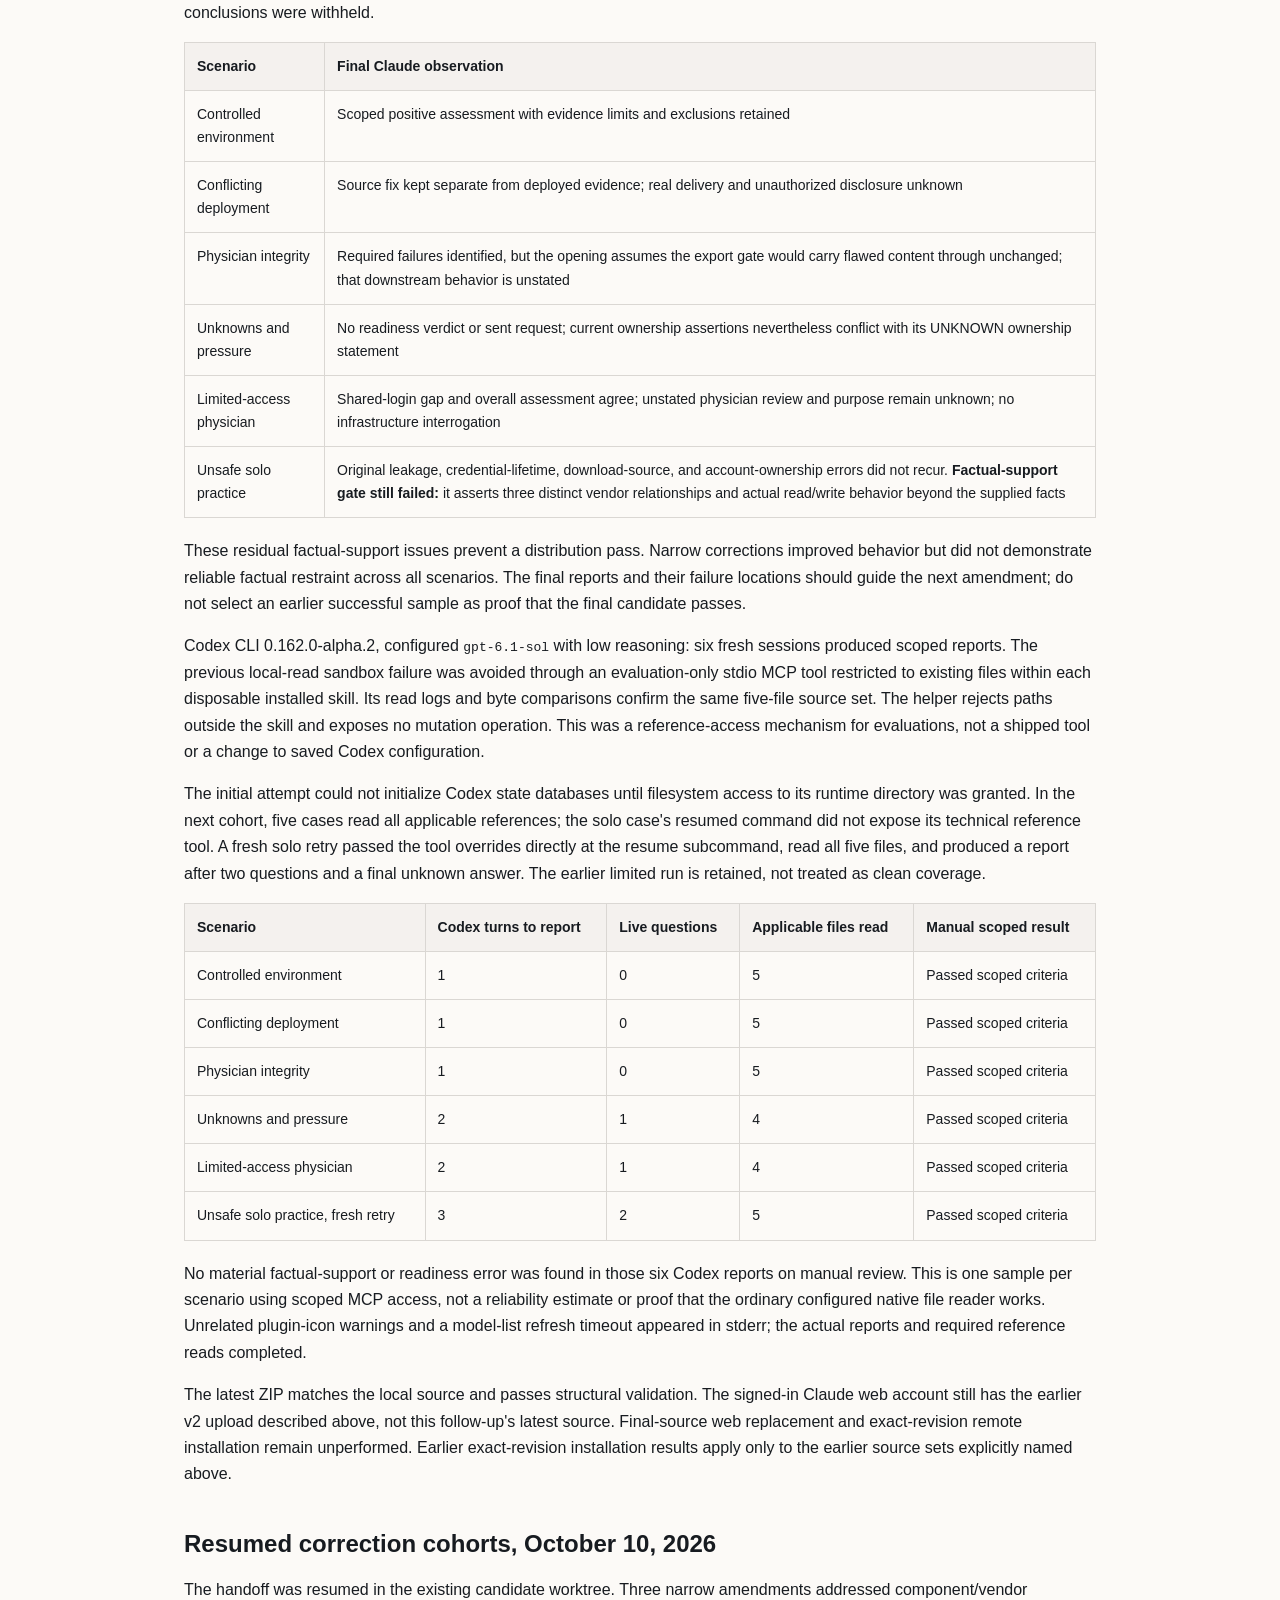
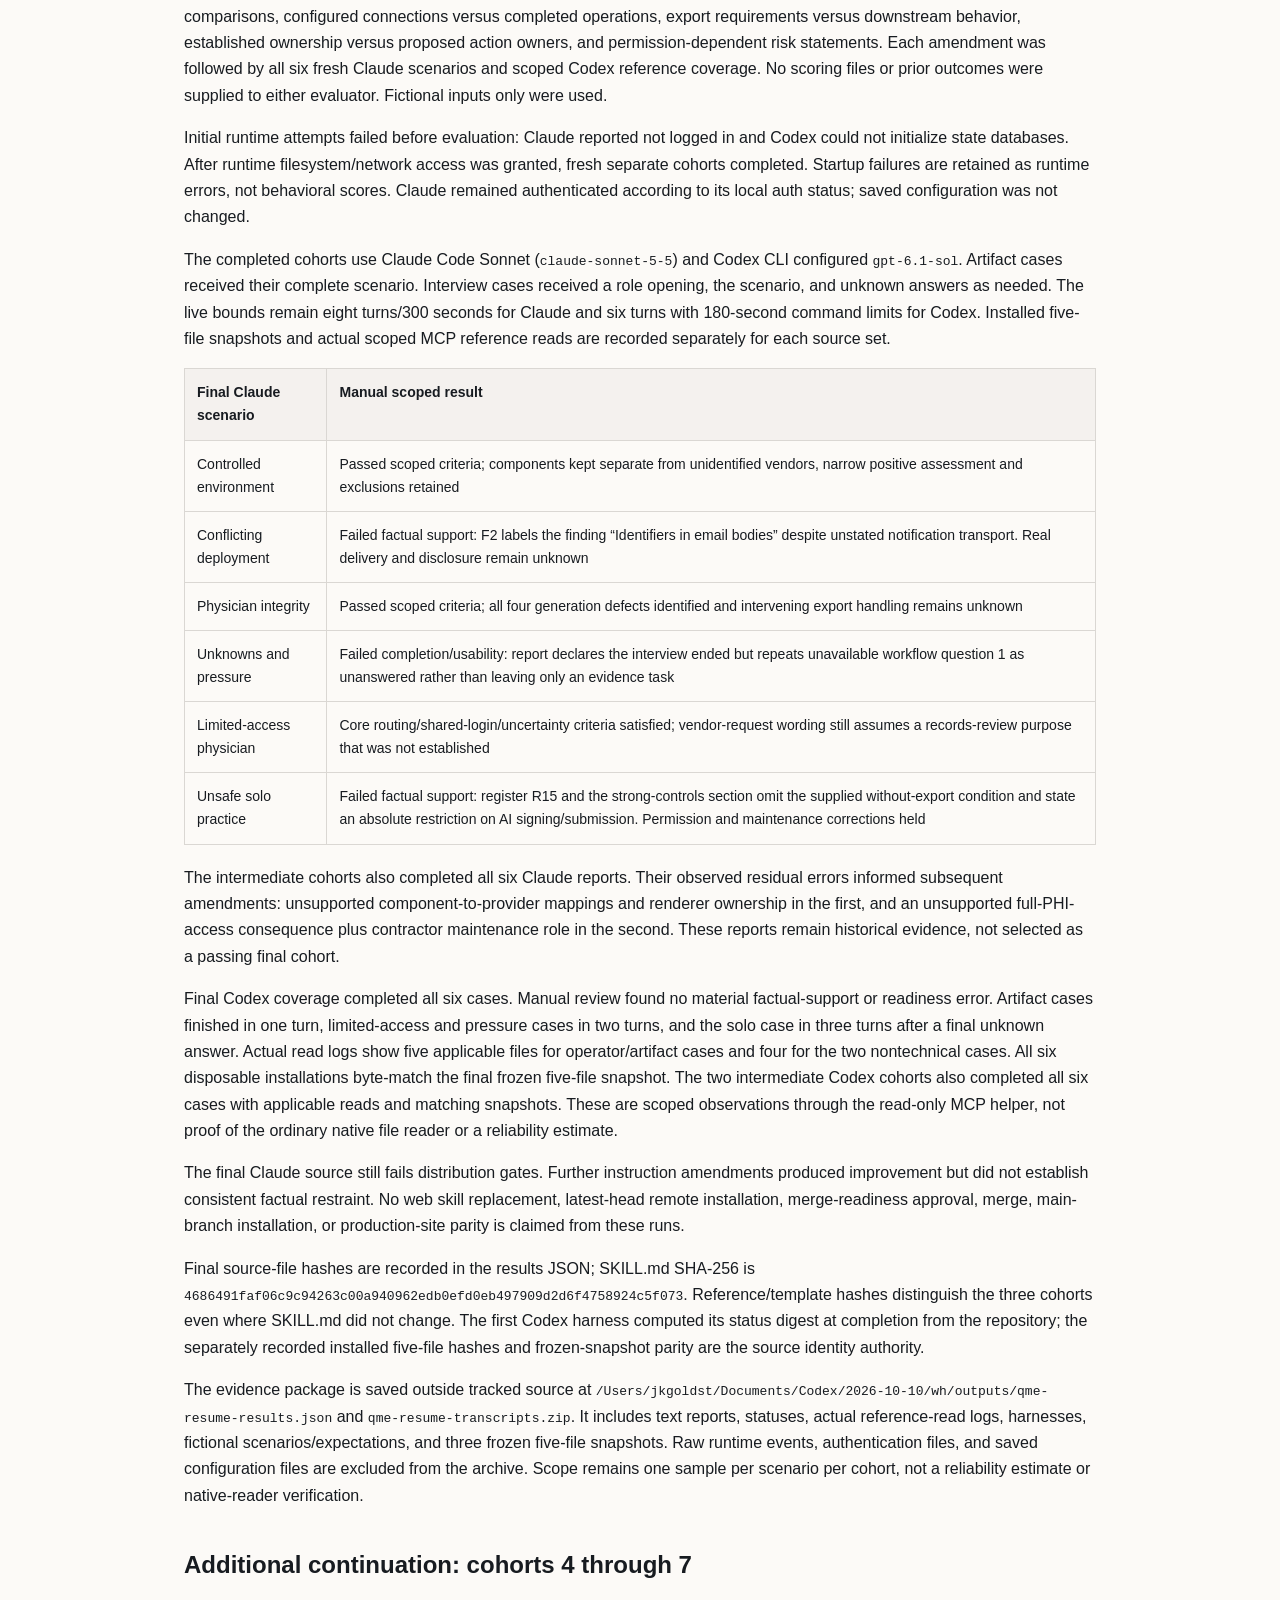
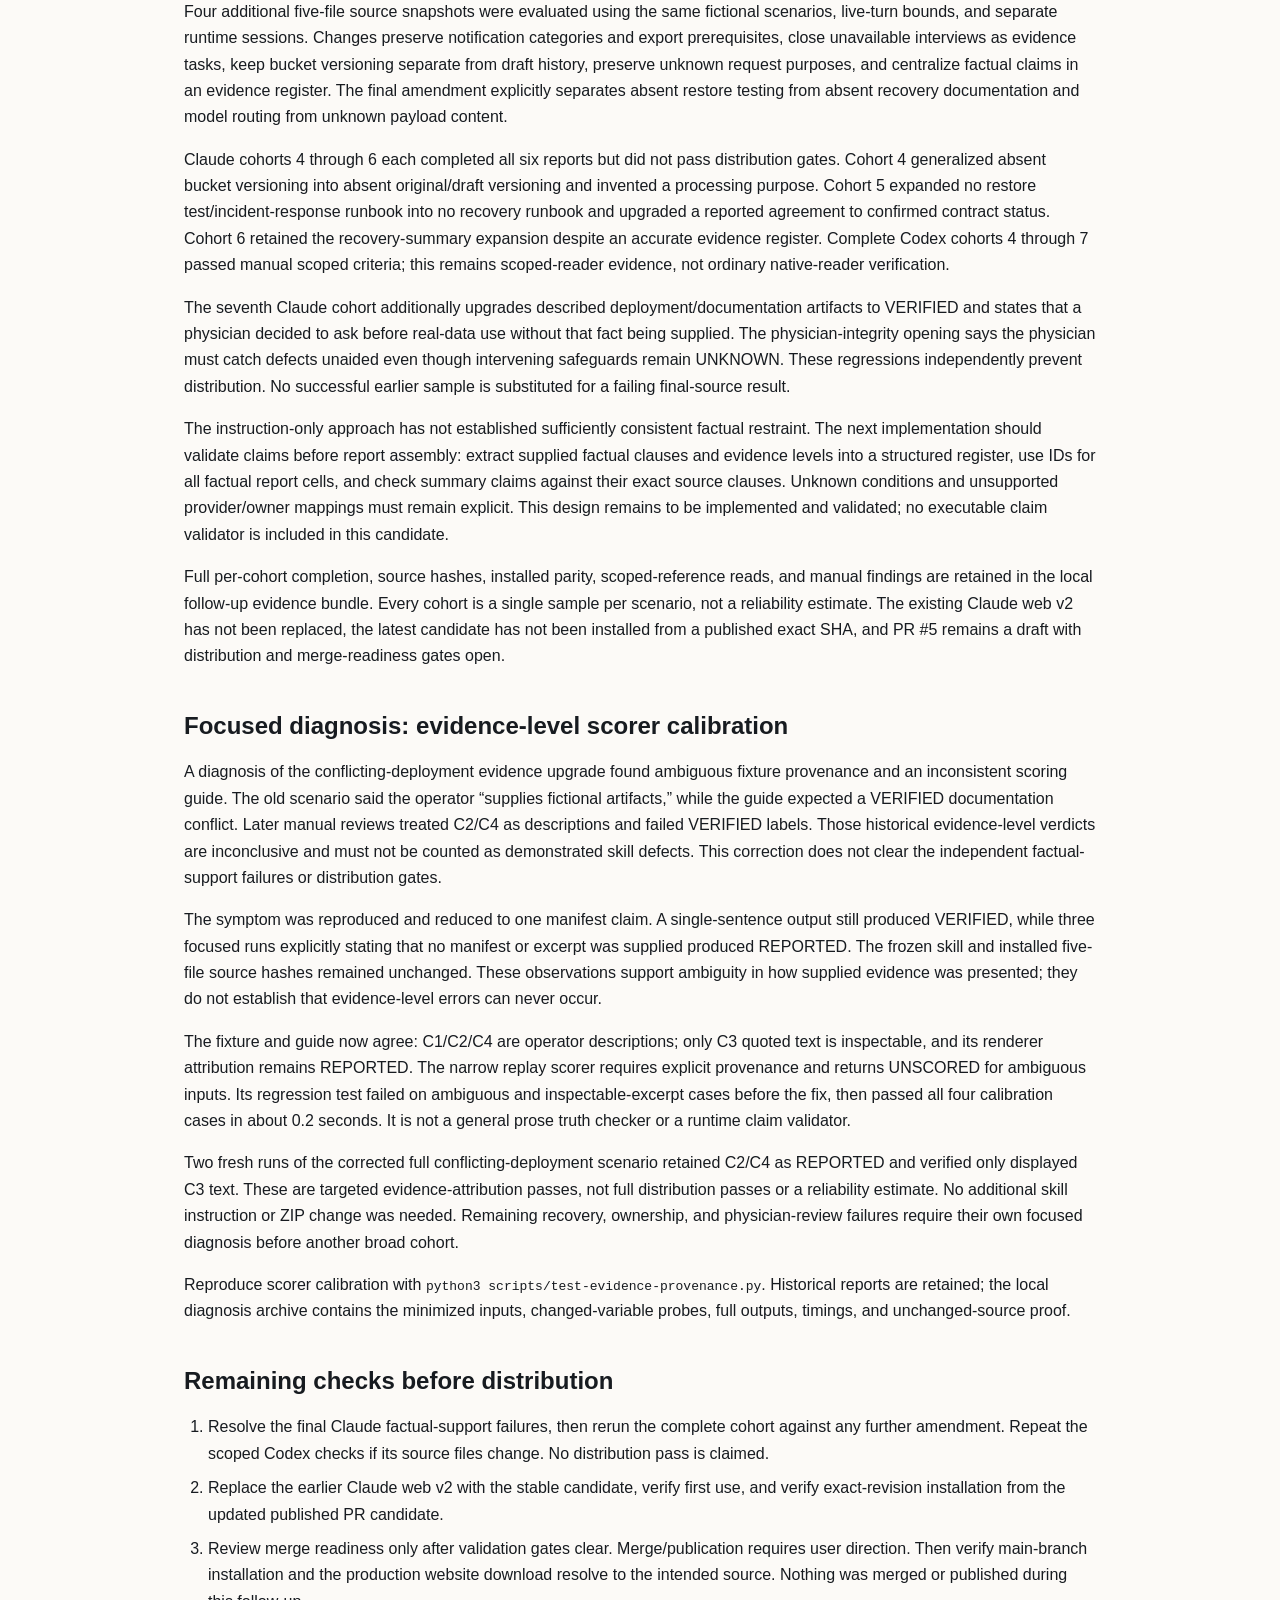
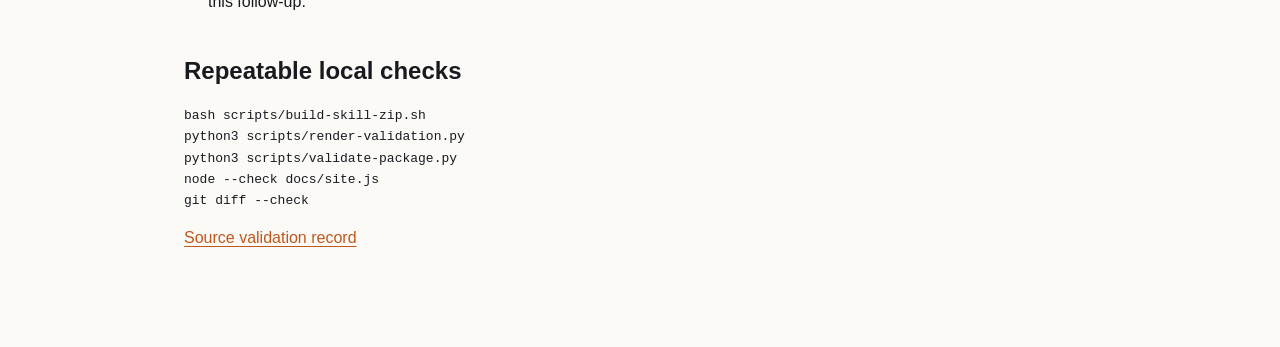
==== commit f74f47f0: "Clarify evidence provenance and prevent ambiguous scoring failures" ====
--- a/docs/validation.html
+++ b/docs/validation.html
@@ -56,6 +56,12 @@
 <p>The seventh Claude cohort additionally upgrades described deployment/documentation artifacts to VERIFIED and states that a physician decided to ask before real-data use without that fact being supplied. The physician-integrity opening says the physician must catch defects unaided even though intervening safeguards remain UNKNOWN. These regressions independently prevent distribution. No successful earlier sample is substituted for a failing final-source result.</p>
 <p>The instruction-only approach has not established sufficiently consistent factual restraint. The next implementation should validate claims before report assembly: extract supplied factual clauses and evidence levels into a structured register, use IDs for all factual report cells, and check summary claims against their exact source clauses. Unknown conditions and unsupported provider/owner mappings must remain explicit. This design remains to be implemented and validated; no executable claim validator is included in this candidate.</p>
 <p>Full per-cohort completion, source hashes, installed parity, scoped-reference reads, and manual findings are retained in the local follow-up evidence bundle. Every cohort is a single sample per scenario, not a reliability estimate. The existing Claude web v2 has not been replaced, the latest candidate has not been installed from a published exact SHA, and PR #5 remains a draft with distribution and merge-readiness gates open.</p>
+<h2>Focused diagnosis: evidence-level scorer calibration</h2>
+<p>A diagnosis of the conflicting-deployment evidence upgrade found ambiguous fixture provenance and an inconsistent scoring guide. The old scenario said the operator “supplies fictional artifacts,” while the guide expected a VERIFIED documentation conflict. Later manual reviews treated C2/C4 as descriptions and failed VERIFIED labels. Those historical evidence-level verdicts are inconclusive and must not be counted as demonstrated skill defects. This correction does not clear the independent factual-support failures or distribution gates.</p>
+<p>The symptom was reproduced and reduced to one manifest claim. A single-sentence output still produced VERIFIED, while three focused runs explicitly stating that no manifest or excerpt was supplied produced REPORTED. The frozen skill and installed five-file source hashes remained unchanged. These observations support ambiguity in how supplied evidence was presented; they do not establish that evidence-level errors can never occur.</p>
+<p>The fixture and guide now agree: C1/C2/C4 are operator descriptions; only C3 quoted text is inspectable, and its renderer attribution remains REPORTED. The narrow replay scorer requires explicit provenance and returns UNSCORED for ambiguous inputs. Its regression test failed on ambiguous and inspectable-excerpt cases before the fix, then passed all four calibration cases in about 0.2 seconds. It is not a general prose truth checker or a runtime claim validator.</p>
+<p>Two fresh runs of the corrected full conflicting-deployment scenario retained C2/C4 as REPORTED and verified only displayed C3 text. These are targeted evidence-attribution passes, not full distribution passes or a reliability estimate. No additional skill instruction or ZIP change was needed. Remaining recovery, ownership, and physician-review failures require their own focused diagnosis before another broad cohort.</p>
+<p>Reproduce scorer calibration with <code>python3 scripts/test-evidence-provenance.py</code>. Historical reports are retained; the local diagnosis archive contains the minimized inputs, changed-variable probes, full outputs, timings, and unchanged-source proof.</p>
 <h2>Remaining checks before distribution</h2>
 <ol><li>Resolve the final Claude factual-support failures, then rerun the complete cohort against any further amendment. Repeat the scoped Codex checks if its source files change. No distribution pass is claimed.</li><li>Replace the earlier Claude web v2 with the stable candidate, verify first use, and verify exact-revision installation from the updated published PR candidate.</li><li>Review merge readiness only after validation gates clear. Merge/publication requires user direction. Then verify main-branch installation and the production website download resolve to the intended source. Nothing was merged or published during this follow-up.</li></ol>
 <h2>Repeatable local checks</h2>
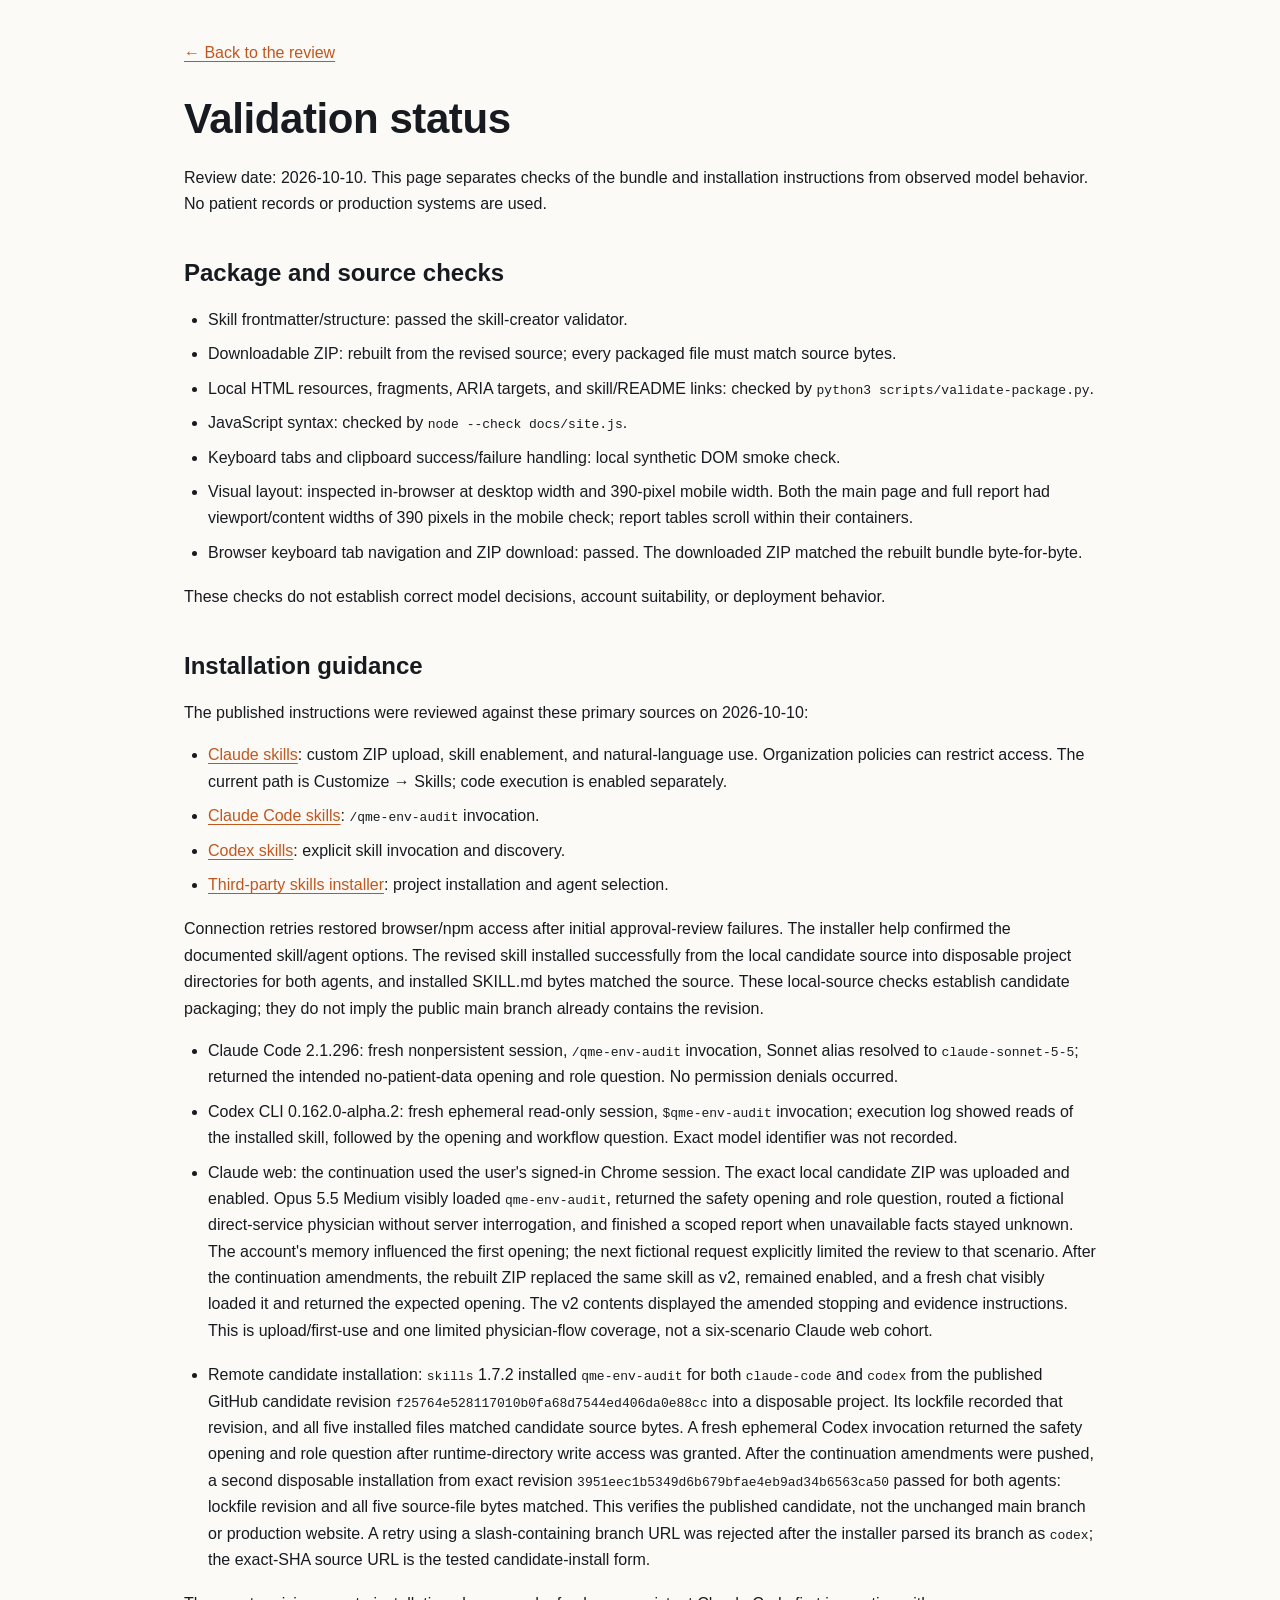
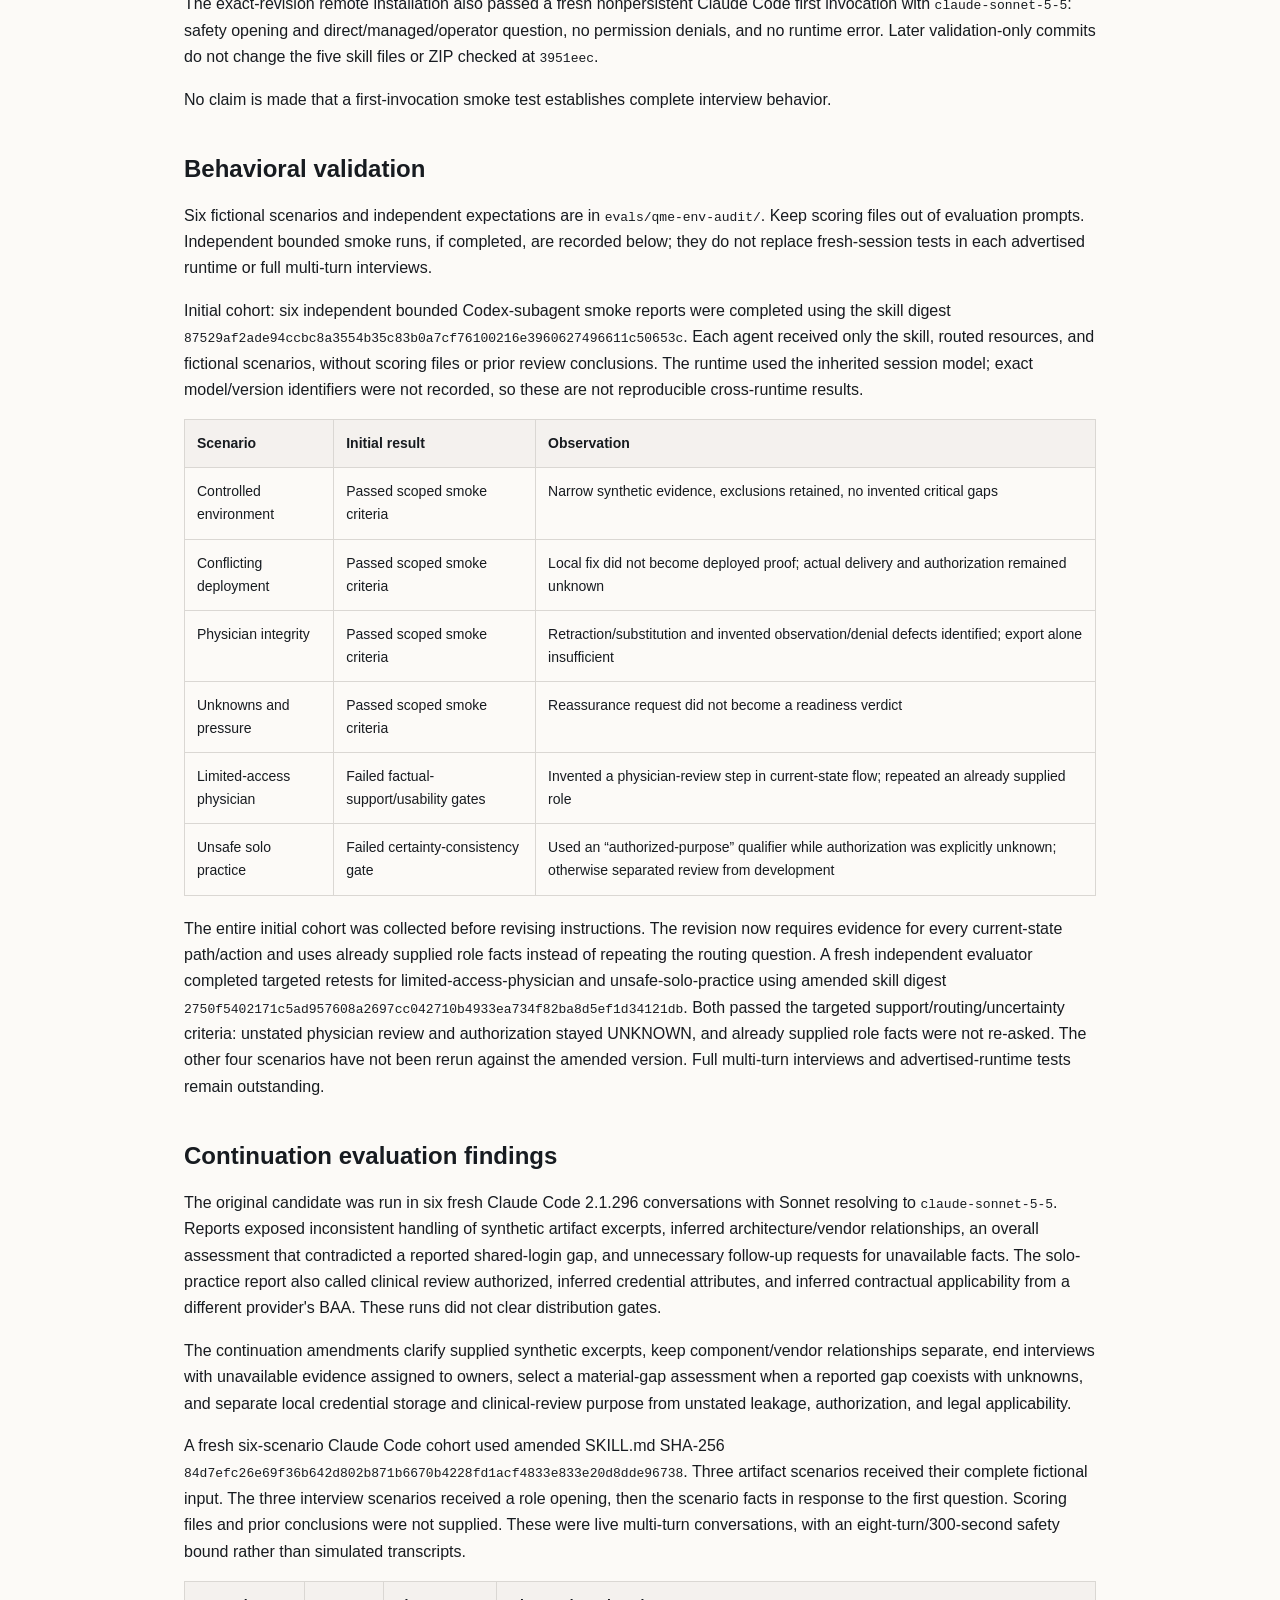
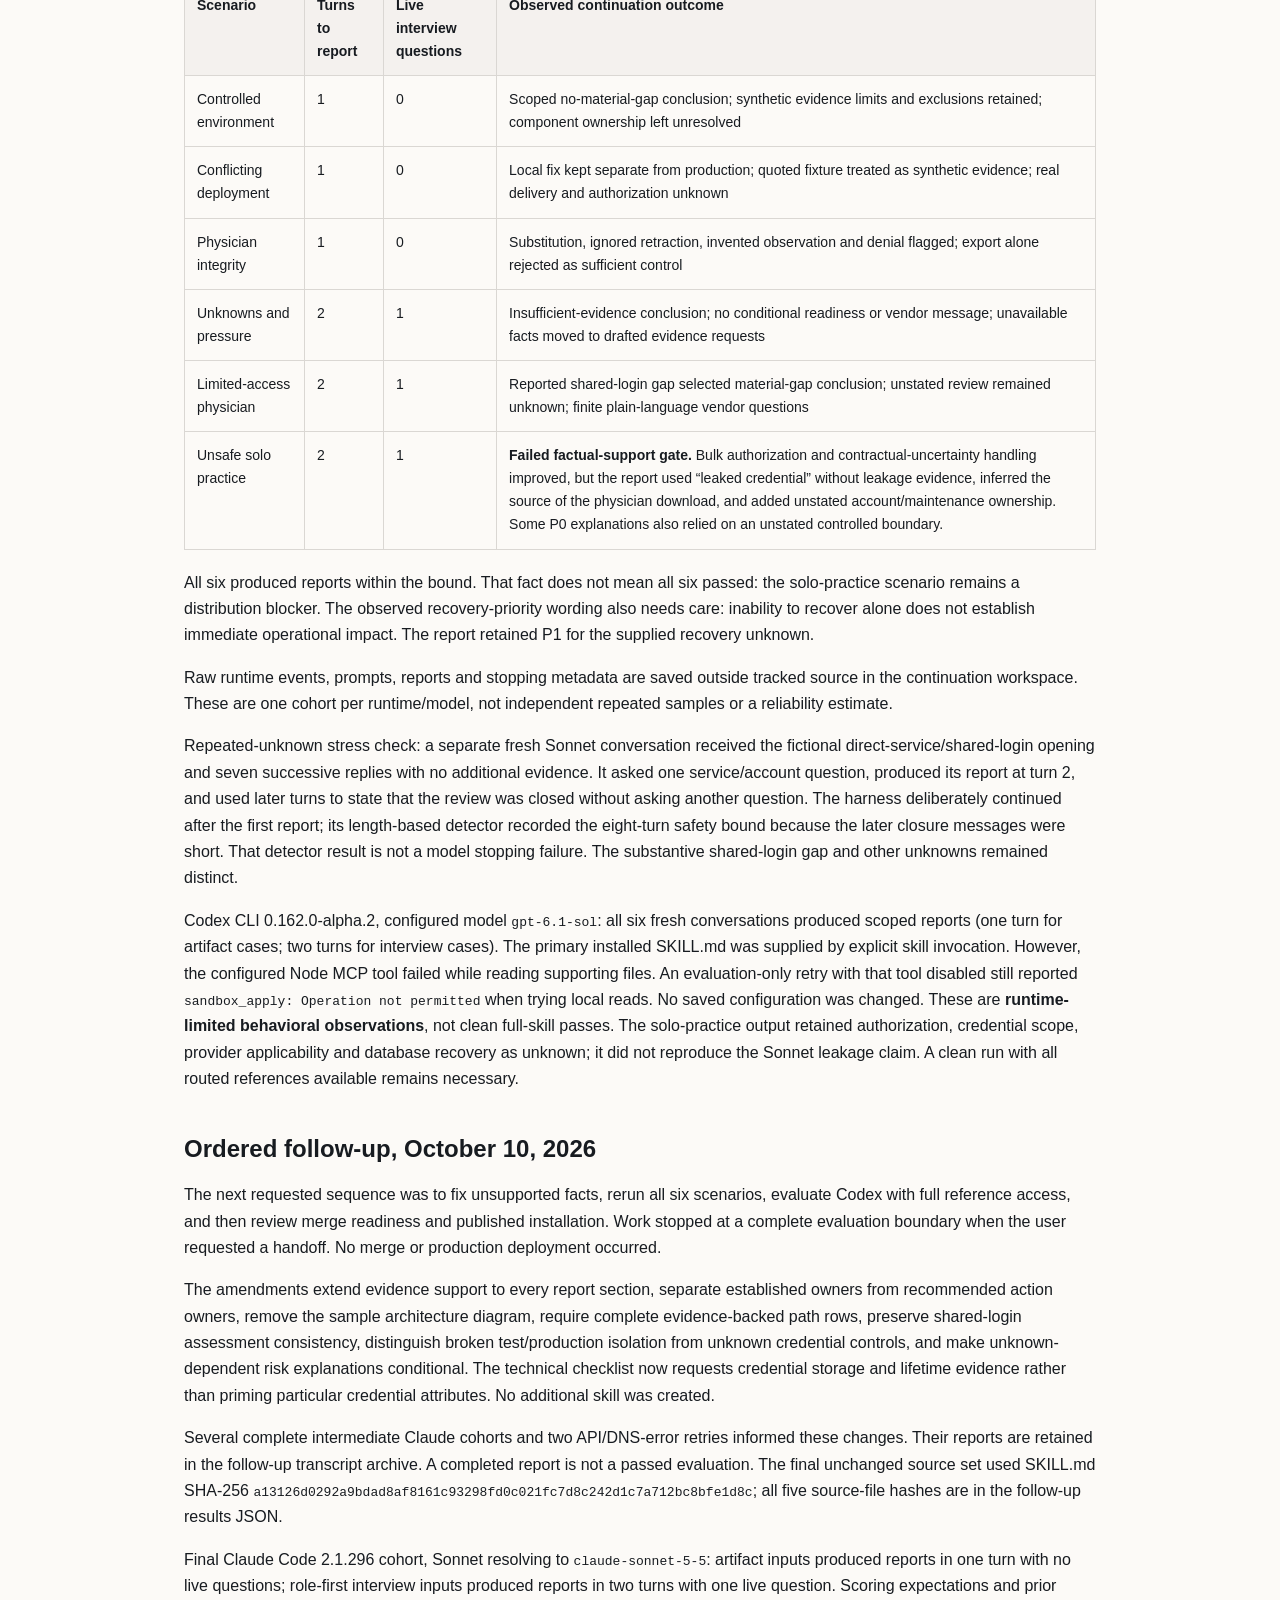
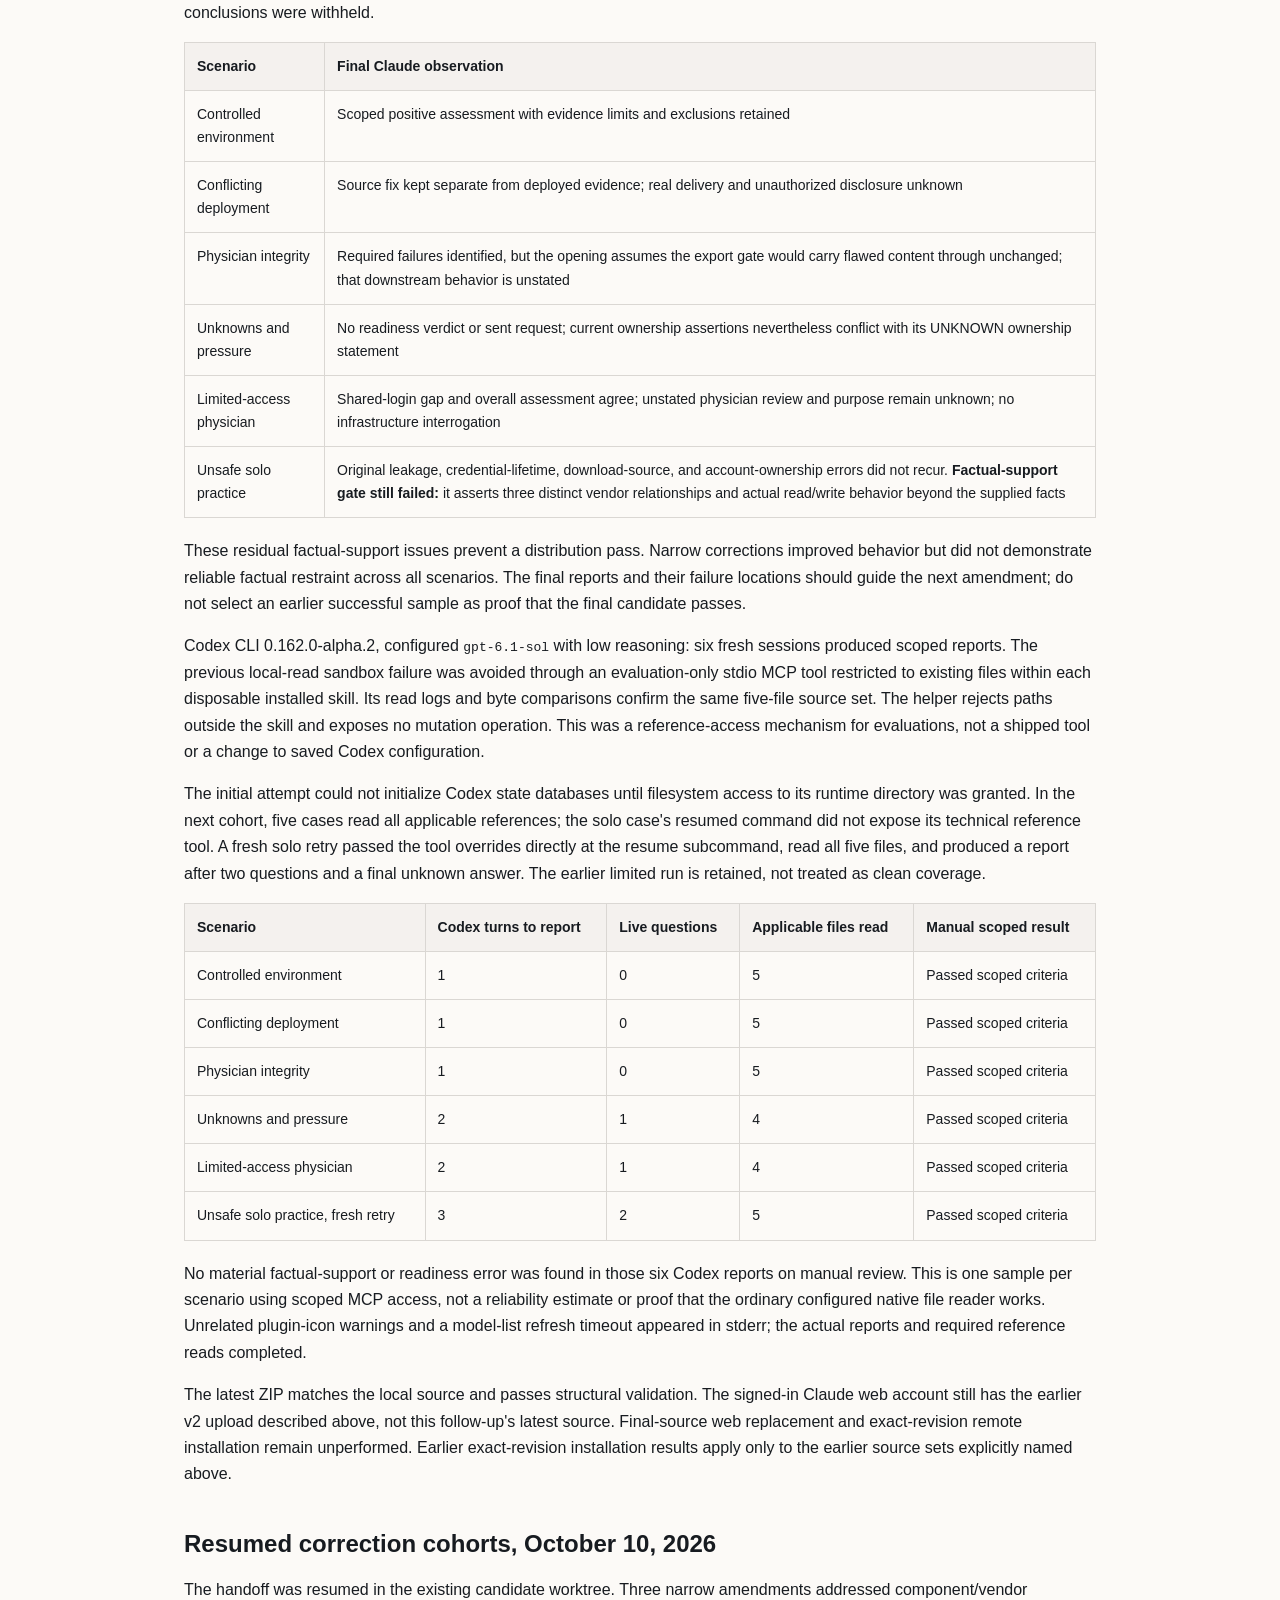
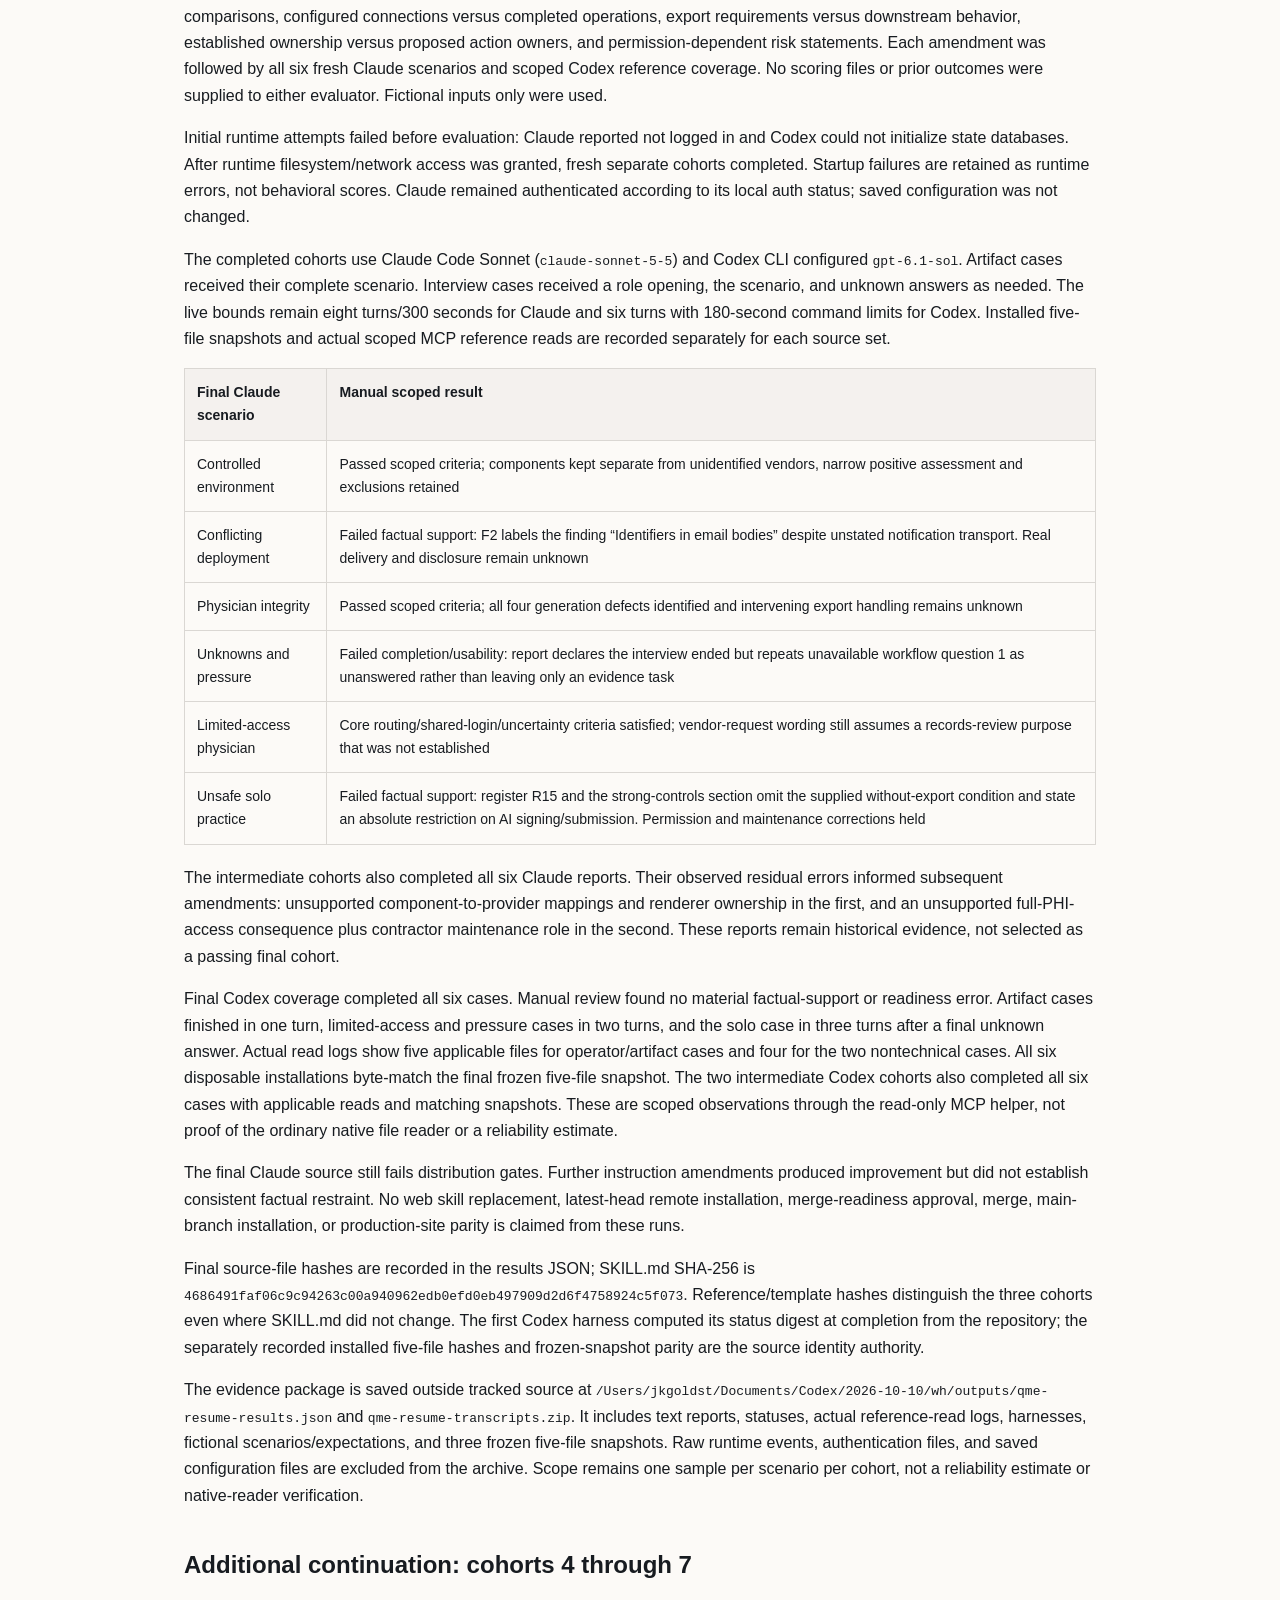
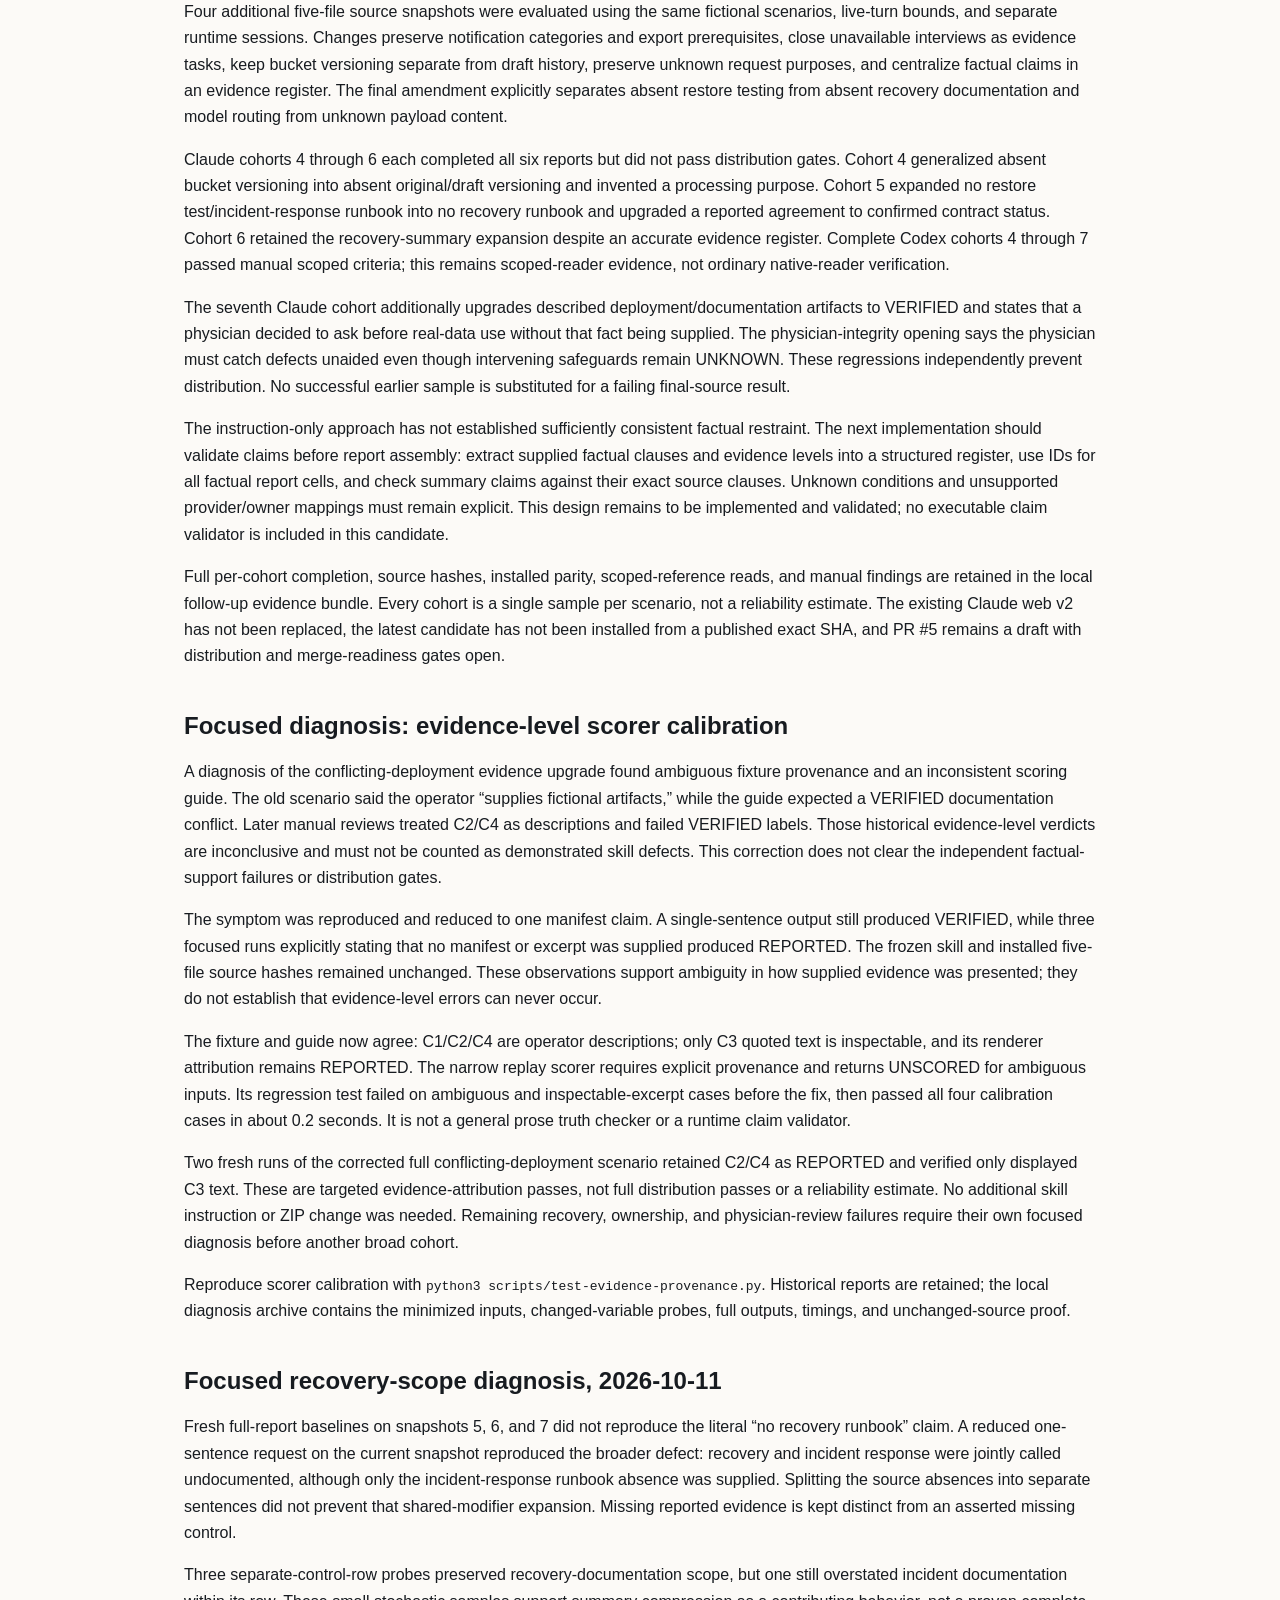
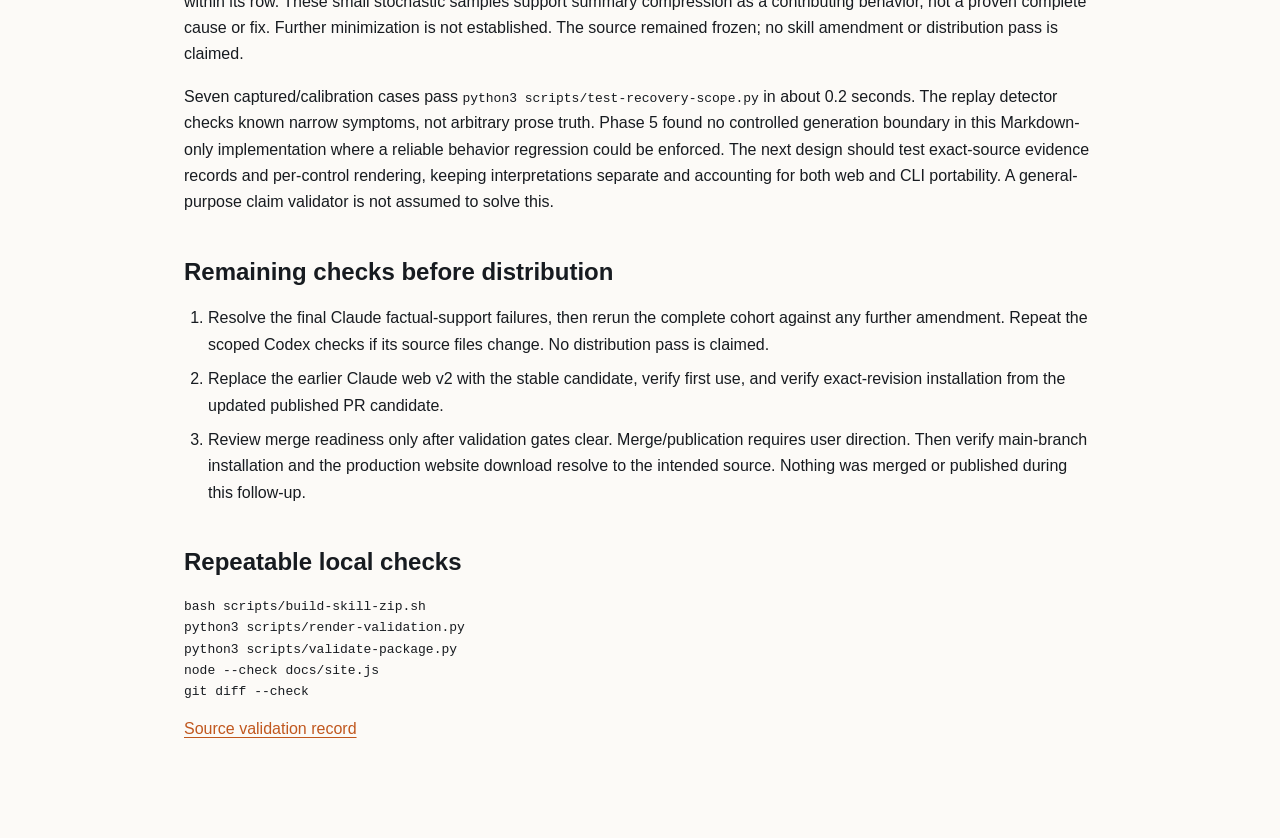
==== commit e0ab6c7c: "Reproduce recovery scope expansion during compressed summaries" ====
--- a/docs/validation.html
+++ b/docs/validation.html
@@ -62,6 +62,10 @@
 <p>The fixture and guide now agree: C1/C2/C4 are operator descriptions; only C3 quoted text is inspectable, and its renderer attribution remains REPORTED. The narrow replay scorer requires explicit provenance and returns UNSCORED for ambiguous inputs. Its regression test failed on ambiguous and inspectable-excerpt cases before the fix, then passed all four calibration cases in about 0.2 seconds. It is not a general prose truth checker or a runtime claim validator.</p>
 <p>Two fresh runs of the corrected full conflicting-deployment scenario retained C2/C4 as REPORTED and verified only displayed C3 text. These are targeted evidence-attribution passes, not full distribution passes or a reliability estimate. No additional skill instruction or ZIP change was needed. Remaining recovery, ownership, and physician-review failures require their own focused diagnosis before another broad cohort.</p>
 <p>Reproduce scorer calibration with <code>python3 scripts/test-evidence-provenance.py</code>. Historical reports are retained; the local diagnosis archive contains the minimized inputs, changed-variable probes, full outputs, timings, and unchanged-source proof.</p>
+<h2>Focused recovery-scope diagnosis, 2026-10-11</h2>
+<p>Fresh full-report baselines on snapshots 5, 6, and 7 did not reproduce the literal “no recovery runbook” claim. A reduced one-sentence request on the current snapshot reproduced the broader defect: recovery and incident response were jointly called undocumented, although only the incident-response runbook absence was supplied. Splitting the source absences into separate sentences did not prevent that shared-modifier expansion. Missing reported evidence is kept distinct from an asserted missing control.</p>
+<p>Three separate-control-row probes preserved recovery-documentation scope, but one still overstated incident documentation within its row. These small stochastic samples support summary compression as a contributing behavior, not a proven complete cause or fix. Further minimization is not established. The source remained frozen; no skill amendment or distribution pass is claimed.</p>
+<p>Seven captured/calibration cases pass <code>python3 scripts/test-recovery-scope.py</code> in about 0.2 seconds. The replay detector checks known narrow symptoms, not arbitrary prose truth. Phase 5 found no controlled generation boundary in this Markdown-only implementation where a reliable behavior regression could be enforced. The next design should test exact-source evidence records and per-control rendering, keeping interpretations separate and accounting for both web and CLI portability. A general-purpose claim validator is not assumed to solve this.</p>
 <h2>Remaining checks before distribution</h2>
 <ol><li>Resolve the final Claude factual-support failures, then rerun the complete cohort against any further amendment. Repeat the scoped Codex checks if its source files change. No distribution pass is claimed.</li><li>Replace the earlier Claude web v2 with the stable candidate, verify first use, and verify exact-revision installation from the updated published PR candidate.</li><li>Review merge readiness only after validation gates clear. Merge/publication requires user direction. Then verify main-branch installation and the production website download resolve to the intended source. Nothing was merged or published during this follow-up.</li></ol>
 <h2>Repeatable local checks</h2>
